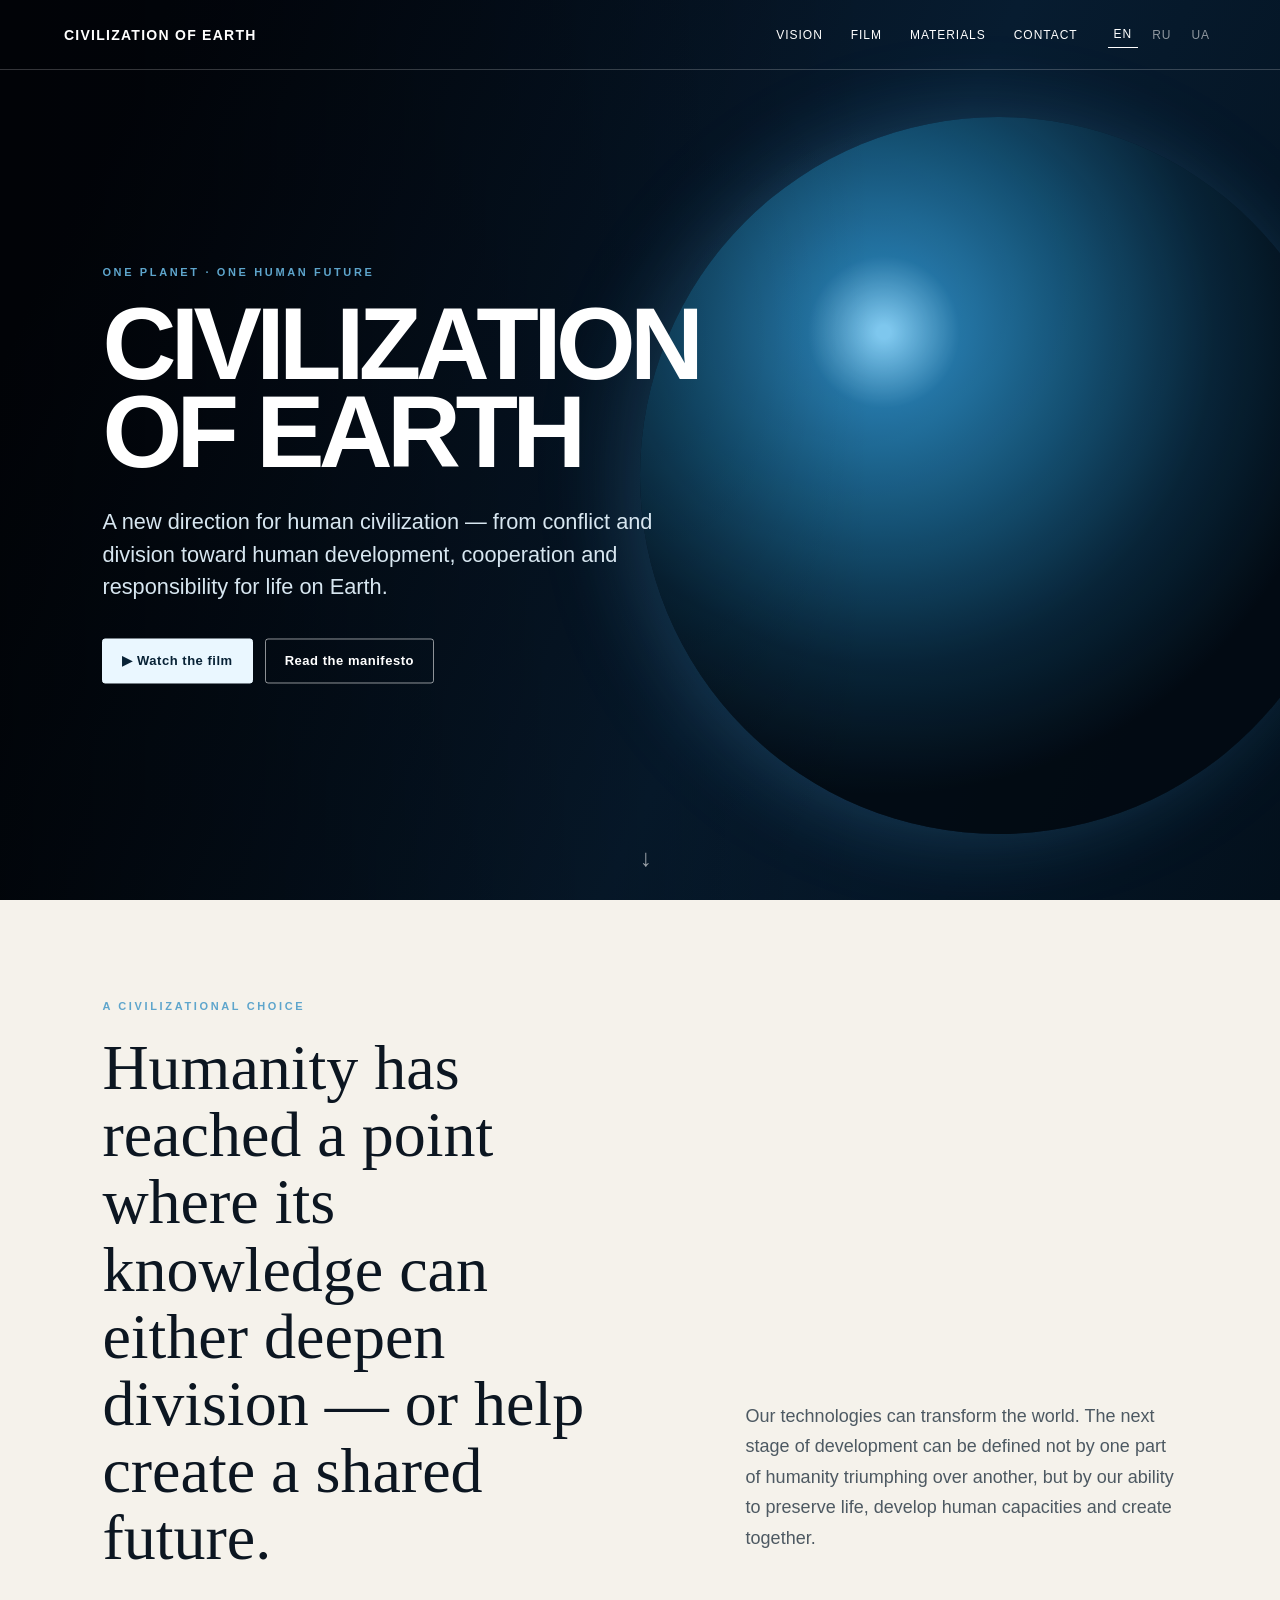
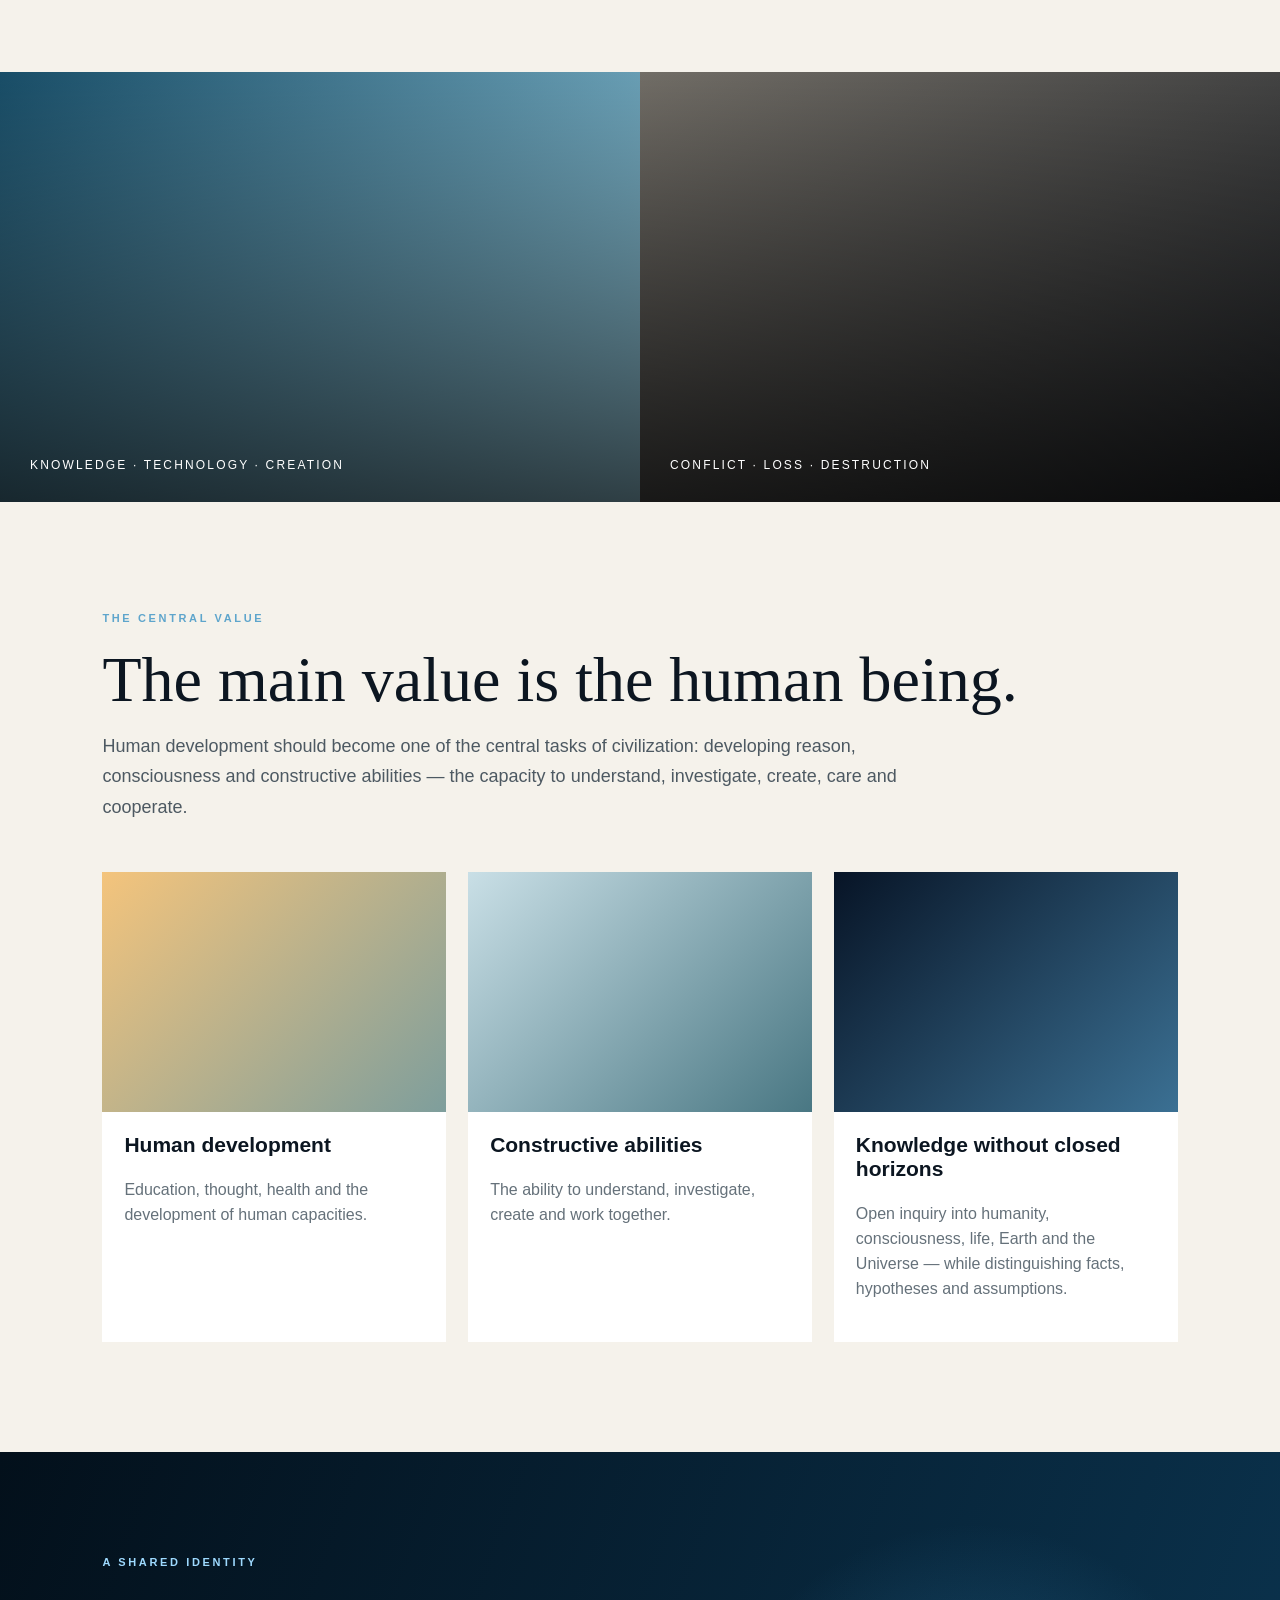
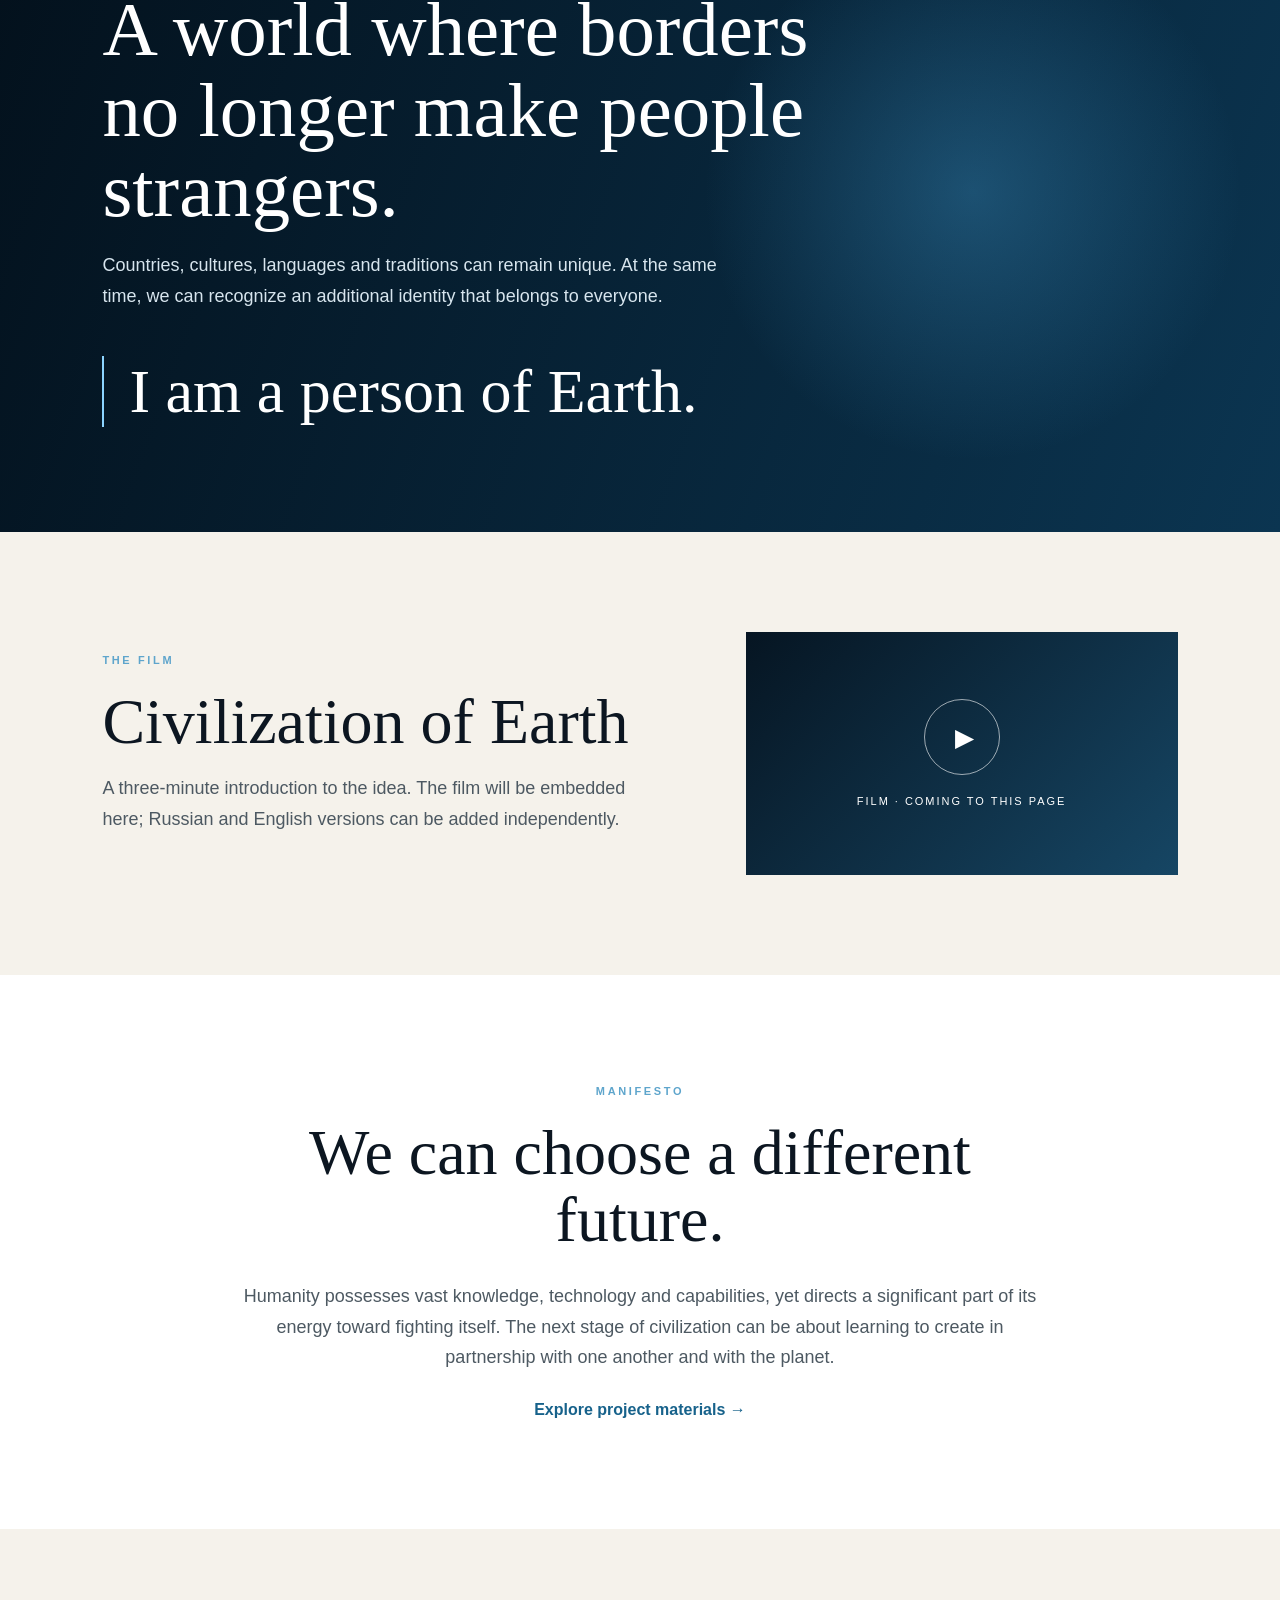
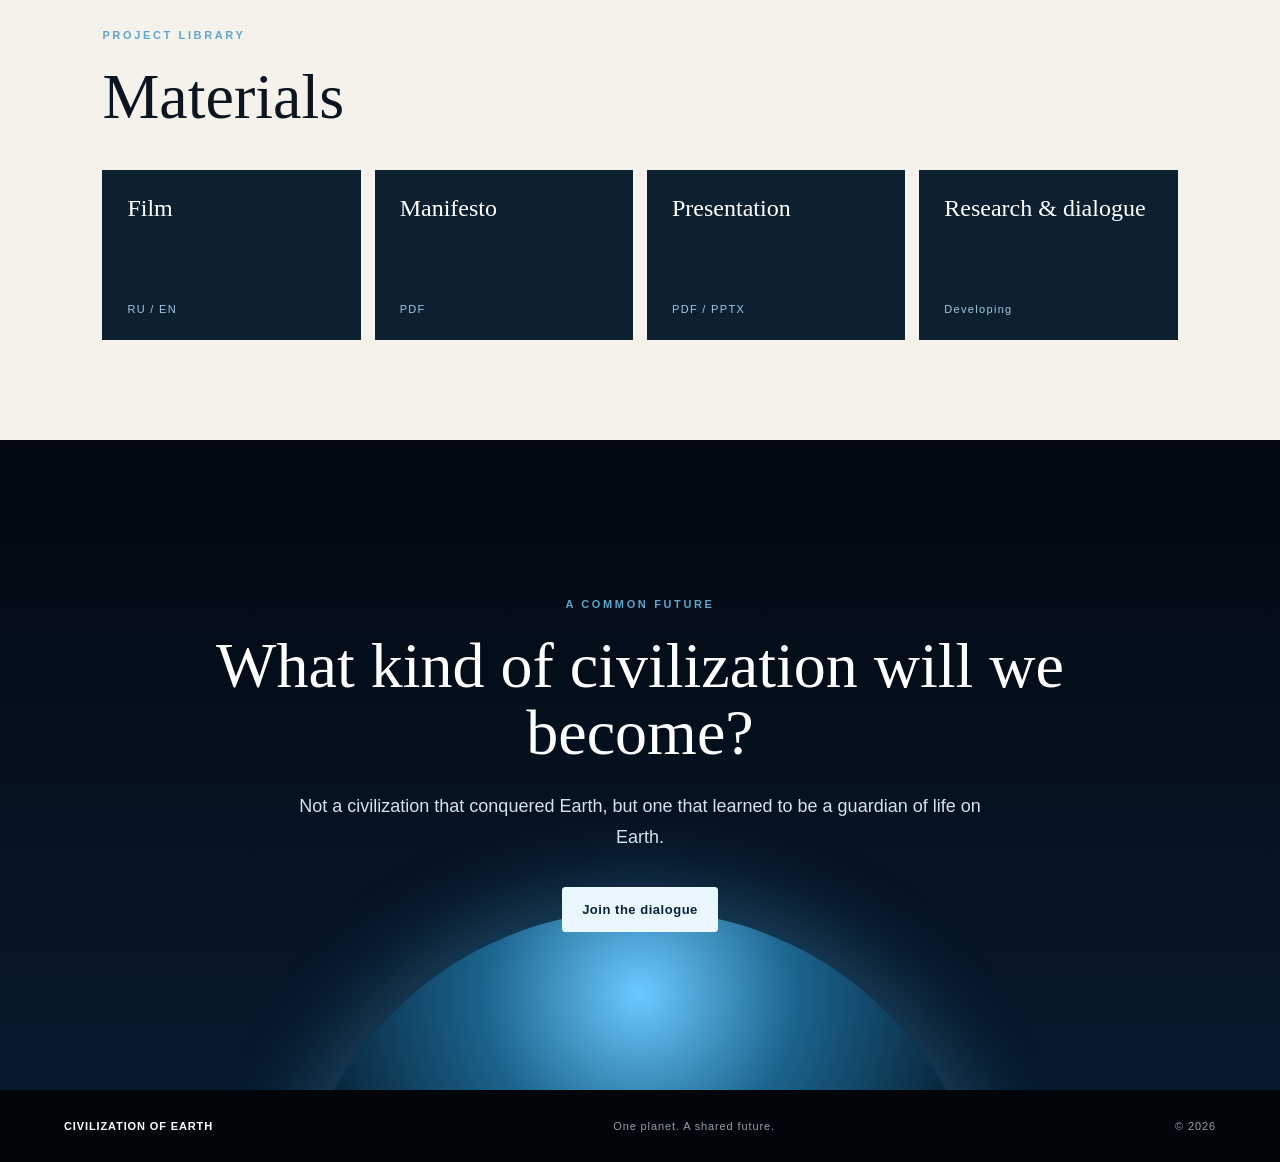
==== index.html @ 20a9340d "Add files via upload" ====
<!doctype html>
<html lang="en">
<head>
<meta charset="utf-8"><meta name="viewport" content="width=device-width,initial-scale=1">
<title>Civilization of Earth</title>
<meta name="description" content="A new direction for human civilization — from conflict and division toward human development, cooperation and responsibility for life on Earth.">
<link rel="stylesheet" href="styles.css">
</head>
<body>
<header class="nav"><a class="brand" href="#top">CIVILIZATION OF EARTH</a><nav><a href="#vision" data-i18n="navVision">Vision</a><a href="#film" data-i18n="navFilm">Film</a><a href="#materials" data-i18n="navMaterials">Materials</a><a href="#contact" data-i18n="navContact">Contact</a></nav><div class="langs"><button class="active" data-lang="en">EN</button><button data-lang="ru">RU</button><button disabled title="Coming later">UA</button><button class="menu">☰</button></div></header>
<main id="top">
<section class="hero"><div class="heroShade"></div><div class="heroContent"><div class="eyebrow" data-i18n="eyebrow">ONE PLANET · ONE HUMAN FUTURE</div><h1>CIVILIZATION<br>OF EARTH</h1><p data-i18n="heroText">A new direction for human civilization — from conflict and division toward human development, cooperation and responsibility for life on Earth.</p><div class="actions"><a class="btn primary" href="#film" data-i18n="watch">▶ Watch the film</a><a class="btn" href="#manifesto" data-i18n="manifestoBtn">Read the manifesto</a></div></div><div class="scroll">↓</div></section>
<section class="intro" id="vision"><div><div class="kicker" data-i18n="choiceKicker">A CIVILIZATIONAL CHOICE</div><h2 data-i18n="choiceTitle">Humanity has reached a point where its knowledge can either deepen division — or help create a shared future.</h2></div><p data-i18n="choiceText">Our technologies can transform the world. The next stage of development can be defined not by one part of humanity triumphing over another, but by our ability to preserve life, develop human capacities and create together.</p></section>
<section class="split"><div class="panel image-city"><span data-i18n="knowledge">KNOWLEDGE · TECHNOLOGY · CREATION</span></div><div class="panel image-ruins"><span data-i18n="cost">CONFLICT · LOSS · DESTRUCTION</span></div></section>
<section class="human"><div class="kicker" data-i18n="valueKicker">THE CENTRAL VALUE</div><h2 data-i18n="valueTitle">The main value is the human being.</h2><p class="lead" data-i18n="valueText">Human development should become one of the central tasks of civilization: developing reason, consciousness and constructive abilities — the capacity to understand, investigate, create, care and cooperate.</p><div class="cards"><article><div class="cardImg img-child"></div><h3 data-i18n="card1t">Human development</h3><p data-i18n="card1p">Education, thought, health and the development of human capacities.</p></article><article><div class="cardImg img-science"></div><h3 data-i18n="card2t">Constructive abilities</h3><p data-i18n="card2p">The ability to understand, investigate, create and work together.</p></article><article><div class="cardImg img-cosmos"></div><h3 data-i18n="card3t">Knowledge without closed horizons</h3><p data-i18n="card3p">Open inquiry into humanity, consciousness, life, Earth and the Universe — while distinguishing facts, hypotheses and assumptions.</p></article></div></section>
<section class="identity"><div class="identityText"><div class="kicker" data-i18n="identityKicker">A SHARED IDENTITY</div><h2 data-i18n="identityTitle">A world where borders no longer make people strangers.</h2><p data-i18n="identityText">Countries, cultures, languages and traditions can remain unique. At the same time, we can recognize an additional identity that belongs to everyone.</p><blockquote data-i18n="earthPerson">I am a person of Earth.</blockquote></div></section>
<section class="film" id="film"><div><div class="kicker" data-i18n="filmKicker">THE FILM</div><h2 data-i18n="filmTitle">Civilization of Earth</h2><p data-i18n="filmText">A three-minute introduction to the idea. The film will be embedded here; Russian and English versions can be added independently.</p></div><div class="videoPlaceholder"><div class="play">▶</div><span data-i18n="videoSoon">FILM · COMING TO THIS PAGE</span></div></section>
<section class="manifesto" id="manifesto"><div class="kicker" data-i18n="manifestoKicker">MANIFESTO</div><h2 data-i18n="manifestoTitle">We can choose a different future.</h2><p data-i18n="manifestoText">Humanity possesses vast knowledge, technology and capabilities, yet directs a significant part of its energy toward fighting itself. The next stage of civilization can be about learning to create in partnership with one another and with the planet.</p><a class="textLink" href="#materials" data-i18n="readMaterials">Explore project materials →</a></section>
<section class="materials" id="materials"><div class="kicker" data-i18n="materialsKicker">PROJECT LIBRARY</div><h2 data-i18n="materialsTitle">Materials</h2><div class="materialGrid"><a href="#"><b data-i18n="m1">Film</b><span>RU / EN</span></a><a href="#"><b data-i18n="m2">Manifesto</b><span>PDF</span></a><a href="#"><b data-i18n="m3">Presentation</b><span>PDF / PPTX</span></a><a href="#"><b data-i18n="m4">Research & dialogue</b><span data-i18n="developing">Developing</span></a></div></section>
<section class="closing" id="contact"><div class="earthGlow"></div><div class="closingContent"><div class="kicker" data-i18n="futureKicker">A COMMON FUTURE</div><h2 data-i18n="futureTitle">What kind of civilization will we become?</h2><p data-i18n="futureText">Not a civilization that conquered Earth, but one that learned to be a guardian of life on Earth.</p><a class="btn primary" href="mailto:contact@example.com" data-i18n="contactBtn">Join the dialogue</a></div></section>
</main>
<footer><b>CIVILIZATION OF EARTH</b><span data-i18n="footer">One planet. A shared future.</span><span>© 2026</span></footer>
<script src="script.js"></script>
</body></html>
---- styles.css ----
:root{--ink:#0c1621;--blue:#6ebbe8;--deep:#020914;--paper:#f5f2eb;--line:rgba(255,255,255,.22)}*{box-sizing:border-box}html{scroll-behavior:smooth}body{margin:0;font-family:Arial,Helvetica,sans-serif;color:var(--ink);background:var(--paper)}.nav{height:70px;position:absolute;z-index:10;top:0;left:0;right:0;display:flex;align-items:center;padding:0 5vw;color:white;border-bottom:1px solid rgba(255,255,255,.2)}.brand{color:white;text-decoration:none;font-weight:800;letter-spacing:.09em;font-size:14px}.nav nav{margin-left:auto;display:flex;gap:28px}.nav nav a,.langs button{color:white;text-decoration:none;font-size:12px;letter-spacing:.08em;text-transform:uppercase}.langs{display:flex;gap:8px;margin-left:30px;align-items:center}.langs button{background:transparent;border:0;padding:6px;cursor:pointer;opacity:.55}.langs .active{opacity:1;border-bottom:1px solid white}.langs .menu{display:none;font-size:18px}.hero{height:100vh;min-height:680px;position:relative;color:white;background:radial-gradient(circle at 72% 42%,rgba(81,169,225,.25),transparent 24%),linear-gradient(115deg,#020711 10%,#071c30 60%,#03101c);overflow:hidden}.hero:after{content:"";position:absolute;width:56vw;height:56vw;max-width:850px;max-height:850px;border-radius:50%;right:-6vw;top:13vh;background:radial-gradient(circle at 34% 30%,#8ad7ff 0 1%,#267cae 11%,#155477 29%,#09263a 48%,#020a12 67%);box-shadow:-20px 0 80px rgba(85,190,255,.25);opacity:.9}.heroShade{position:absolute;inset:0;background:linear-gradient(90deg,rgba(0,0,0,.6),transparent 68%);z-index:1}.heroContent{position:absolute;z-index:2;left:8vw;top:50%;transform:translateY(-44%);width:min(650px,75vw)}.eyebrow,.kicker{font-size:11px;font-weight:800;letter-spacing:.24em;color:#5ea5cc;margin-bottom:22px}.hero h1{font-size:clamp(54px,8vw,112px);line-height:.86;letter-spacing:-.055em;margin:0 0 30px}.hero p{font-size:clamp(17px,1.7vw,23px);line-height:1.5;max-width:620px;color:#d7e6f0}.actions{display:flex;gap:12px;margin-top:34px;flex-wrap:wrap}.btn{display:inline-block;padding:14px 19px;border:1px solid rgba(255,255,255,.55);color:white;text-decoration:none;border-radius:3px;font-size:13px;font-weight:700;letter-spacing:.04em}.btn.primary{background:#eaf7ff;color:#082236;border-color:#eaf7ff}.scroll{position:absolute;z-index:3;bottom:28px;left:50%;font-size:24px;opacity:.6}.intro,.film{padding:100px 8vw;display:grid;grid-template-columns:1.1fr .9fr;gap:9vw;align-items:end}.intro h2,.human h2,.film h2,.manifesto h2,.materials h2,.closing h2,.identity h2{font-family:Georgia,serif;font-weight:400;font-size:clamp(38px,5vw,68px);line-height:1.05;margin:0}.intro p,.lead,.film p,.manifesto p,.identity p,.closing p{font-size:18px;line-height:1.7;color:#4d5962}.split{display:grid;grid-template-columns:1fr 1fr;min-height:430px}.panel{position:relative;display:flex;align-items:flex-end;padding:30px;color:white;background-size:cover;background-position:center}.panel:after{content:"";position:absolute;inset:0;background:linear-gradient(transparent,rgba(0,0,0,.7))}.panel span{position:relative;z-index:1;font-size:12px;letter-spacing:.18em}.image-city{background-image:linear-gradient(135deg,#184d67,#9dd3e6)}.image-ruins{background-image:linear-gradient(135deg,#716d66,#24272b)}.human{padding:110px 8vw}.human .lead{max-width:800px}.cards{display:grid;grid-template-columns:repeat(3,1fr);gap:22px;margin-top:50px}.cards article{background:white;padding-bottom:24px}.cardImg{height:240px;background-size:cover}.img-child{background:linear-gradient(135deg,#f4c47c,#7e9e9c)}.img-science{background:linear-gradient(135deg,#c9dfe6,#497783)}.img-cosmos{background:linear-gradient(135deg,#071426,#3b7093)}.cards h3,.cards p{margin-left:22px;margin-right:22px}.cards h3{font-size:21px}.cards p{line-height:1.55;color:#65717a}.identity{min-height:680px;color:white;display:flex;align-items:center;padding:8vw;background:radial-gradient(circle at 76% 50%,rgba(64,152,204,.35),transparent 26%),linear-gradient(110deg,#03101b,#0b3551)}.identityText{max-width:780px}.identity .kicker{color:#9edaff}.identity h2{font-size:clamp(46px,6vw,82px)}.identity p{color:#d7e5ee;max-width:650px}.identity blockquote{font-family:Georgia,serif;font-size:clamp(34px,5vw,62px);margin:45px 0 0;padding-left:25px;border-left:2px solid #8cd4ff}.film{align-items:center}.videoPlaceholder{aspect-ratio:16/9;background:linear-gradient(135deg,#061522,#164664);display:flex;align-items:center;justify-content:center;flex-direction:column;color:white;gap:20px}.play{width:76px;height:76px;border-radius:50%;border:1px solid rgba(255,255,255,.6);display:grid;place-items:center;padding-left:5px;font-size:25px}.videoPlaceholder span{font-size:11px;letter-spacing:.18em}.manifesto{padding:110px 18vw;text-align:center;background:white}.manifesto p{max-width:900px;margin:28px auto}.textLink{color:#17628b;font-weight:700;text-decoration:none}.materials{padding:100px 8vw}.materialGrid{display:grid;grid-template-columns:repeat(4,1fr);gap:14px;margin-top:40px}.materialGrid a{min-height:170px;padding:25px;background:#0c2030;color:white;text-decoration:none;display:flex;flex-direction:column;justify-content:space-between}.materialGrid b{font-family:Georgia,serif;font-size:24px;font-weight:400}.materialGrid span{font-size:11px;letter-spacing:.12em;color:#9ec9e2}.closing{min-height:650px;background:linear-gradient(180deg,#020711,#071a2c);color:white;position:relative;overflow:hidden;display:flex;align-items:center;justify-content:center;text-align:center;padding:8vw}.earthGlow{position:absolute;width:700px;height:700px;border-radius:50%;bottom:-520px;background:radial-gradient(circle at 50% 12%,#6cc9ff,#1b648d 22%,#08243a 46%,#020914 68%);box-shadow:0 -20px 90px rgba(84,190,255,.3)}.closingContent{position:relative;z-index:1;max-width:900px}.closing p{color:#d5e2eb;max-width:700px;margin:25px auto 35px}footer{background:#02060b;color:#8fa0ac;padding:30px 5vw;display:flex;gap:30px;justify-content:space-between;font-size:11px;letter-spacing:.08em}footer b{color:white}@media(max-width:800px){.nav{padding:0 20px}.nav nav{display:none}.langs{margin-left:auto}.langs .menu{display:block}.heroContent{left:24px;width:calc(100% - 48px)}.hero:after{width:100vw;height:100vw;right:-45vw;top:22vh;opacity:.65}.intro,.film{grid-template-columns:1fr;padding:75px 24px;gap:25px}.split{grid-template-columns:1fr;min-height:620px}.human,.manifesto,.materials{padding:75px 24px}.cards,.materialGrid{grid-template-columns:1fr}.identity{padding:80px 24px}.cardImg{height:210px}footer{flex-direction:column;gap:10px}.brand{font-size:11px}}
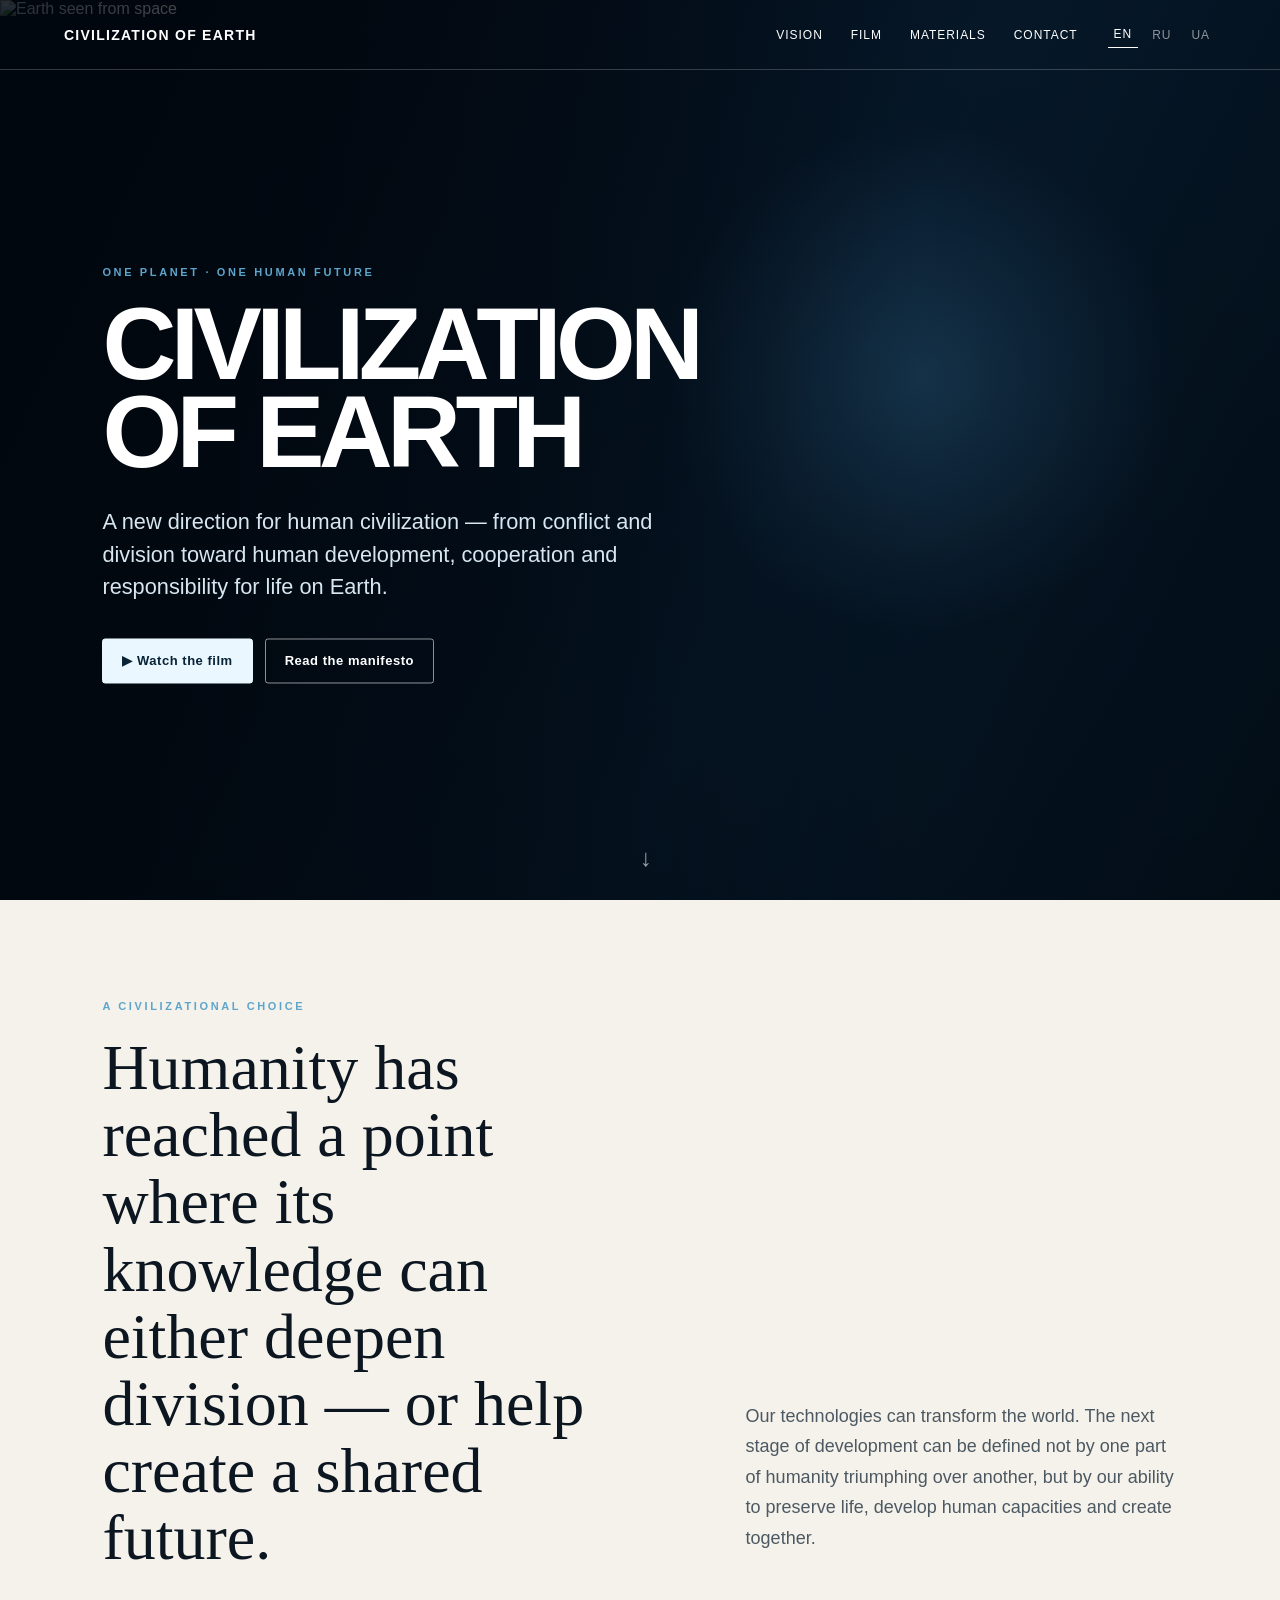
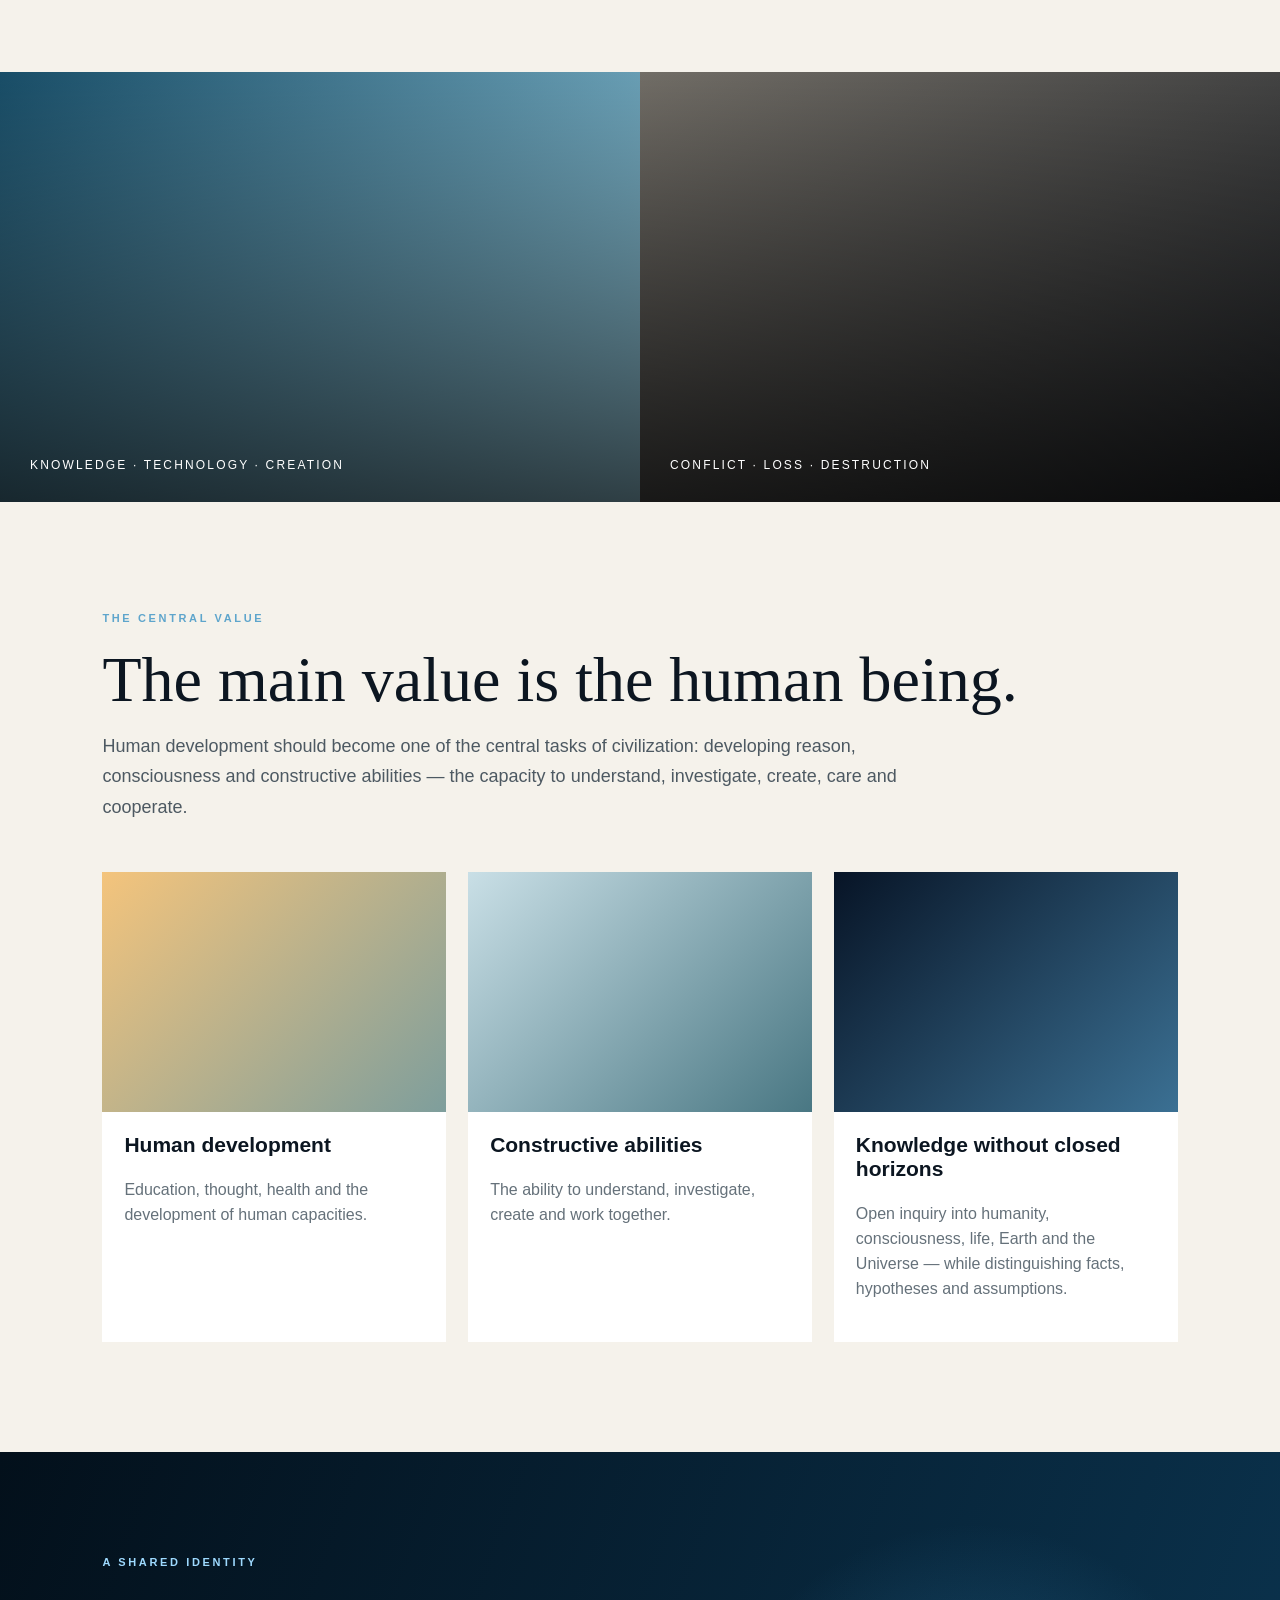
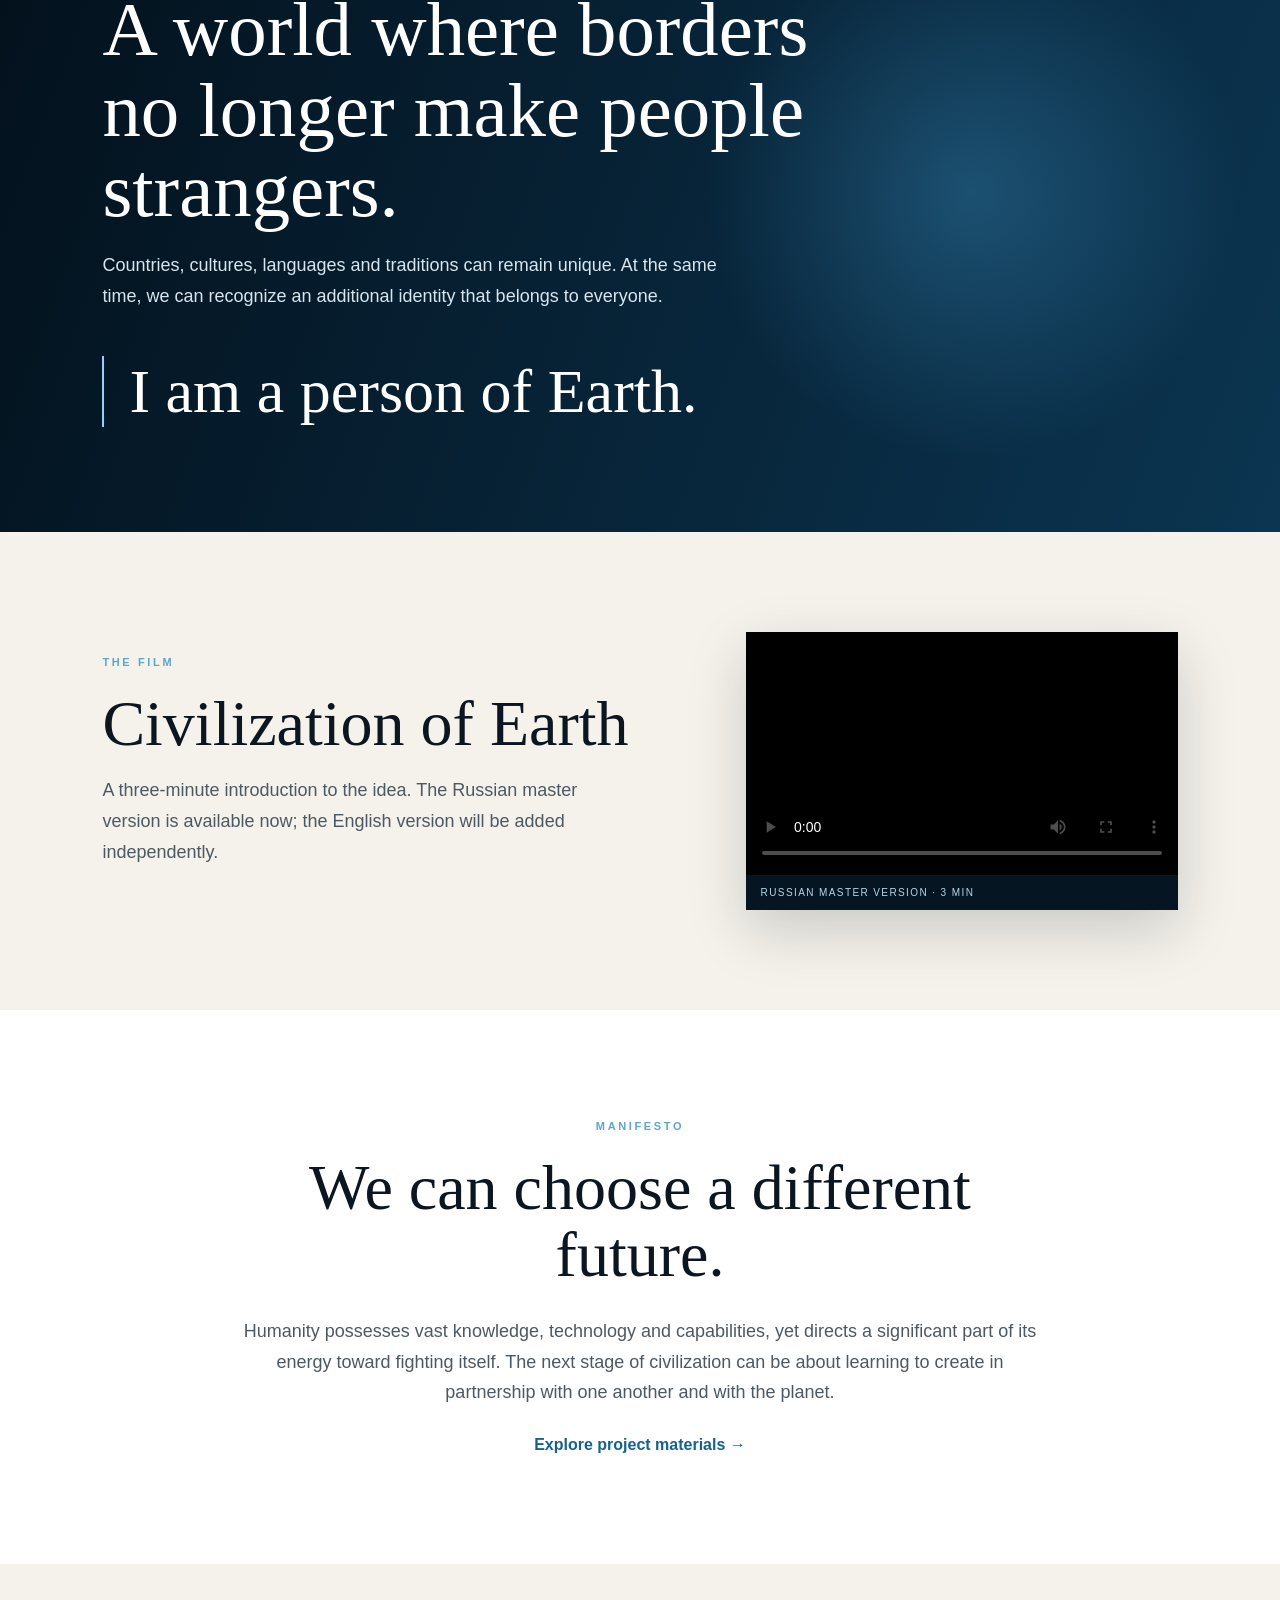
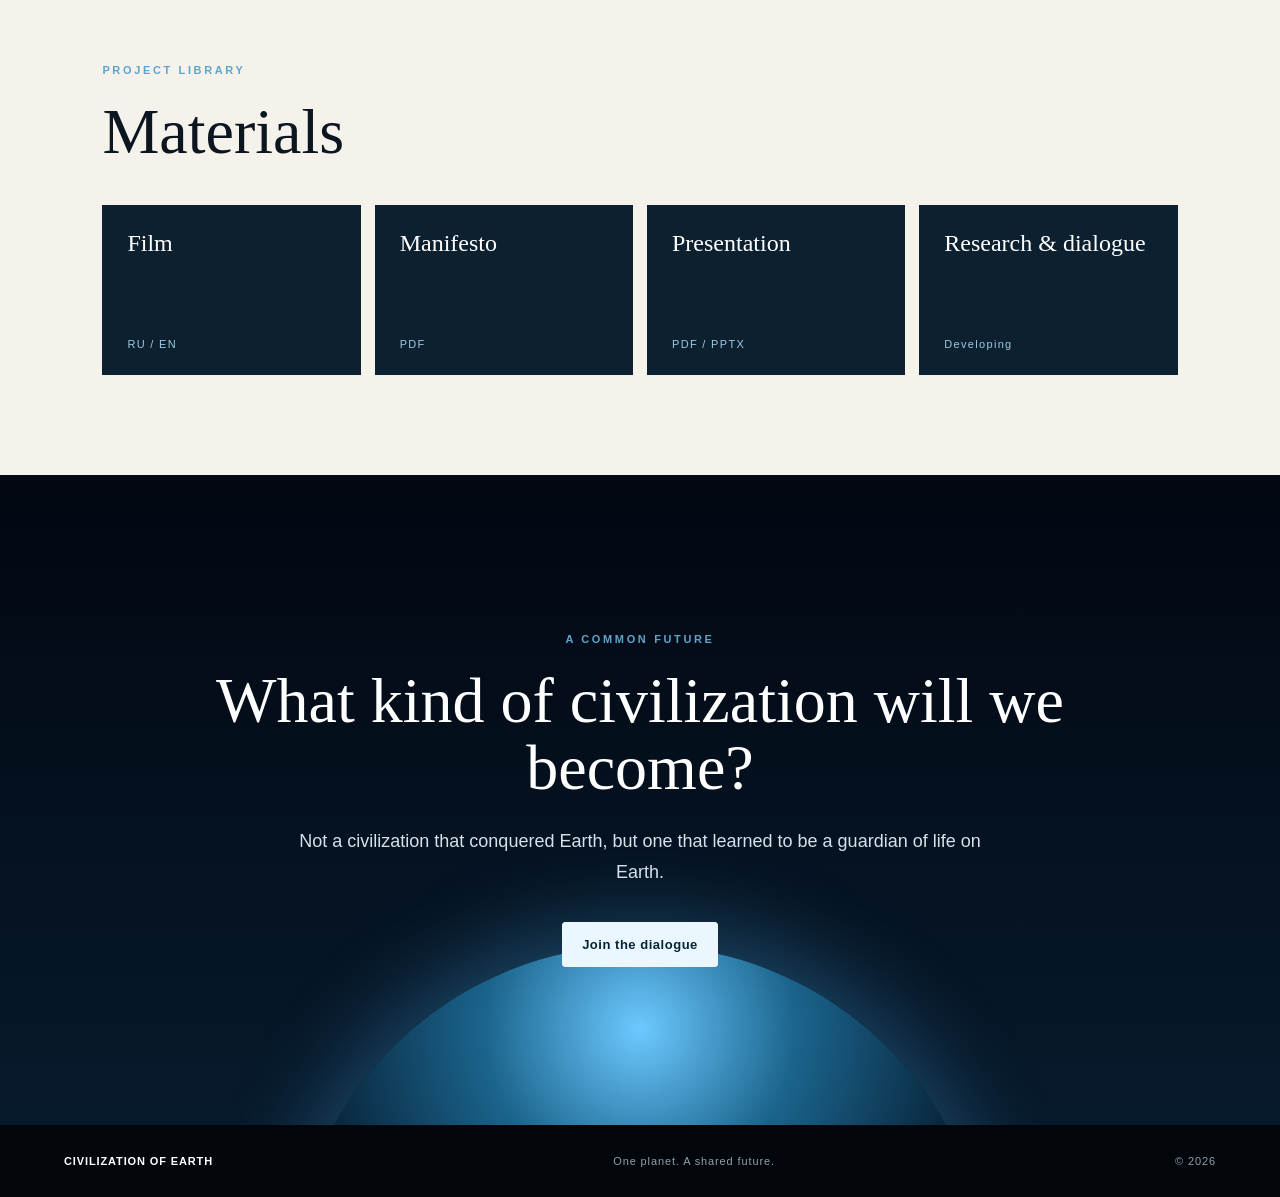
==== commit 8ed19037: "Add files via upload" ====
--- a/index.html
+++ b/index.html
@@ -9,12 +9,12 @@
 <body>
 <header class="nav"><a class="brand" href="#top">CIVILIZATION OF EARTH</a><nav><a href="#vision" data-i18n="navVision">Vision</a><a href="#film" data-i18n="navFilm">Film</a><a href="#materials" data-i18n="navMaterials">Materials</a><a href="#contact" data-i18n="navContact">Contact</a></nav><div class="langs"><button class="active" data-lang="en">EN</button><button data-lang="ru">RU</button><button disabled title="Coming later">UA</button><button class="menu">☰</button></div></header>
 <main id="top">
-<section class="hero"><div class="heroShade"></div><div class="heroContent"><div class="eyebrow" data-i18n="eyebrow">ONE PLANET · ONE HUMAN FUTURE</div><h1>CIVILIZATION<br>OF EARTH</h1><p data-i18n="heroText">A new direction for human civilization — from conflict and division toward human development, cooperation and responsibility for life on Earth.</p><div class="actions"><a class="btn primary" href="#film" data-i18n="watch">▶ Watch the film</a><a class="btn" href="#manifesto" data-i18n="manifestoBtn">Read the manifesto</a></div></div><div class="scroll">↓</div></section>
+<section class="hero"><img class="heroEarth" src="images/hero-earth.jpg" alt="Earth seen from space"><div class="heroShade"></div><div class="heroContent"><div class="eyebrow" data-i18n="eyebrow">ONE PLANET · ONE HUMAN FUTURE</div><h1>CIVILIZATION<br>OF EARTH</h1><p data-i18n="heroText">A new direction for human civilization — from conflict and division toward human development, cooperation and responsibility for life on Earth.</p><div class="actions"><a class="btn primary" href="#film" data-i18n="watch">▶ Watch the film</a><a class="btn" href="#manifesto" data-i18n="manifestoBtn">Read the manifesto</a></div></div><div class="scroll">↓</div></section>
 <section class="intro" id="vision"><div><div class="kicker" data-i18n="choiceKicker">A CIVILIZATIONAL CHOICE</div><h2 data-i18n="choiceTitle">Humanity has reached a point where its knowledge can either deepen division — or help create a shared future.</h2></div><p data-i18n="choiceText">Our technologies can transform the world. The next stage of development can be defined not by one part of humanity triumphing over another, but by our ability to preserve life, develop human capacities and create together.</p></section>
 <section class="split"><div class="panel image-city"><span data-i18n="knowledge">KNOWLEDGE · TECHNOLOGY · CREATION</span></div><div class="panel image-ruins"><span data-i18n="cost">CONFLICT · LOSS · DESTRUCTION</span></div></section>
 <section class="human"><div class="kicker" data-i18n="valueKicker">THE CENTRAL VALUE</div><h2 data-i18n="valueTitle">The main value is the human being.</h2><p class="lead" data-i18n="valueText">Human development should become one of the central tasks of civilization: developing reason, consciousness and constructive abilities — the capacity to understand, investigate, create, care and cooperate.</p><div class="cards"><article><div class="cardImg img-child"></div><h3 data-i18n="card1t">Human development</h3><p data-i18n="card1p">Education, thought, health and the development of human capacities.</p></article><article><div class="cardImg img-science"></div><h3 data-i18n="card2t">Constructive abilities</h3><p data-i18n="card2p">The ability to understand, investigate, create and work together.</p></article><article><div class="cardImg img-cosmos"></div><h3 data-i18n="card3t">Knowledge without closed horizons</h3><p data-i18n="card3p">Open inquiry into humanity, consciousness, life, Earth and the Universe — while distinguishing facts, hypotheses and assumptions.</p></article></div></section>
 <section class="identity"><div class="identityText"><div class="kicker" data-i18n="identityKicker">A SHARED IDENTITY</div><h2 data-i18n="identityTitle">A world where borders no longer make people strangers.</h2><p data-i18n="identityText">Countries, cultures, languages and traditions can remain unique. At the same time, we can recognize an additional identity that belongs to everyone.</p><blockquote data-i18n="earthPerson">I am a person of Earth.</blockquote></div></section>
-<section class="film" id="film"><div><div class="kicker" data-i18n="filmKicker">THE FILM</div><h2 data-i18n="filmTitle">Civilization of Earth</h2><p data-i18n="filmText">A three-minute introduction to the idea. The film will be embedded here; Russian and English versions can be added independently.</p></div><div class="videoPlaceholder"><div class="play">▶</div><span data-i18n="videoSoon">FILM · COMING TO THIS PAGE</span></div></section>
+<section class="film" id="film"><div><div class="kicker" data-i18n="filmKicker">THE FILM</div><h2 data-i18n="filmTitle">Civilization of Earth</h2><p data-i18n="filmText">A three-minute introduction to the idea. The Russian master version is available now; the English version will be added independently.</p></div><div class="videoFrame"><video controls preload="metadata" poster="images/hero-earth.jpg"><source src="assets/civilization-of-earth-ru.mp4" type="video/mp4">Your browser does not support HTML5 video.</video><div class="videoNote">Russian master version · 3 min</div></div></section>
 <section class="manifesto" id="manifesto"><div class="kicker" data-i18n="manifestoKicker">MANIFESTO</div><h2 data-i18n="manifestoTitle">We can choose a different future.</h2><p data-i18n="manifestoText">Humanity possesses vast knowledge, technology and capabilities, yet directs a significant part of its energy toward fighting itself. The next stage of civilization can be about learning to create in partnership with one another and with the planet.</p><a class="textLink" href="#materials" data-i18n="readMaterials">Explore project materials →</a></section>
 <section class="materials" id="materials"><div class="kicker" data-i18n="materialsKicker">PROJECT LIBRARY</div><h2 data-i18n="materialsTitle">Materials</h2><div class="materialGrid"><a href="#"><b data-i18n="m1">Film</b><span>RU / EN</span></a><a href="#"><b data-i18n="m2">Manifesto</b><span>PDF</span></a><a href="#"><b data-i18n="m3">Presentation</b><span>PDF / PPTX</span></a><a href="#"><b data-i18n="m4">Research & dialogue</b><span data-i18n="developing">Developing</span></a></div></section>
 <section class="closing" id="contact"><div class="earthGlow"></div><div class="closingContent"><div class="kicker" data-i18n="futureKicker">A COMMON FUTURE</div><h2 data-i18n="futureTitle">What kind of civilization will we become?</h2><p data-i18n="futureText">Not a civilization that conquered Earth, but one that learned to be a guardian of life on Earth.</p><a class="btn primary" href="mailto:contact@example.com" data-i18n="contactBtn">Join the dialogue</a></div></section>
--- a/styles.css
+++ b/styles.css
@@ -1 +1 @@
-:root{--ink:#0c1621;--blue:#6ebbe8;--deep:#020914;--paper:#f5f2eb;--line:rgba(255,255,255,.22)}*{box-sizing:border-box}html{scroll-behavior:smooth}body{margin:0;font-family:Arial,Helvetica,sans-serif;color:var(--ink);background:var(--paper)}.nav{height:70px;position:absolute;z-index:10;top:0;left:0;right:0;display:flex;align-items:center;padding:0 5vw;color:white;border-bottom:1px solid rgba(255,255,255,.2)}.brand{color:white;text-decoration:none;font-weight:800;letter-spacing:.09em;font-size:14px}.nav nav{margin-left:auto;display:flex;gap:28px}.nav nav a,.langs button{color:white;text-decoration:none;font-size:12px;letter-spacing:.08em;text-transform:uppercase}.langs{display:flex;gap:8px;margin-left:30px;align-items:center}.langs button{background:transparent;border:0;padding:6px;cursor:pointer;opacity:.55}.langs .active{opacity:1;border-bottom:1px solid white}.langs .menu{display:none;font-size:18px}.hero{height:100vh;min-height:680px;position:relative;color:white;background:radial-gradient(circle at 72% 42%,rgba(81,169,225,.25),transparent 24%),linear-gradient(115deg,#020711 10%,#071c30 60%,#03101c);overflow:hidden}.hero:after{content:"";position:absolute;width:56vw;height:56vw;max-width:850px;max-height:850px;border-radius:50%;right:-6vw;top:13vh;background:radial-gradient(circle at 34% 30%,#8ad7ff 0 1%,#267cae 11%,#155477 29%,#09263a 48%,#020a12 67%);box-shadow:-20px 0 80px rgba(85,190,255,.25);opacity:.9}.heroShade{position:absolute;inset:0;background:linear-gradient(90deg,rgba(0,0,0,.6),transparent 68%);z-index:1}.heroContent{position:absolute;z-index:2;left:8vw;top:50%;transform:translateY(-44%);width:min(650px,75vw)}.eyebrow,.kicker{font-size:11px;font-weight:800;letter-spacing:.24em;color:#5ea5cc;margin-bottom:22px}.hero h1{font-size:clamp(54px,8vw,112px);line-height:.86;letter-spacing:-.055em;margin:0 0 30px}.hero p{font-size:clamp(17px,1.7vw,23px);line-height:1.5;max-width:620px;color:#d7e6f0}.actions{display:flex;gap:12px;margin-top:34px;flex-wrap:wrap}.btn{display:inline-block;padding:14px 19px;border:1px solid rgba(255,255,255,.55);color:white;text-decoration:none;border-radius:3px;font-size:13px;font-weight:700;letter-spacing:.04em}.btn.primary{background:#eaf7ff;color:#082236;border-color:#eaf7ff}.scroll{position:absolute;z-index:3;bottom:28px;left:50%;font-size:24px;opacity:.6}.intro,.film{padding:100px 8vw;display:grid;grid-template-columns:1.1fr .9fr;gap:9vw;align-items:end}.intro h2,.human h2,.film h2,.manifesto h2,.materials h2,.closing h2,.identity h2{font-family:Georgia,serif;font-weight:400;font-size:clamp(38px,5vw,68px);line-height:1.05;margin:0}.intro p,.lead,.film p,.manifesto p,.identity p,.closing p{font-size:18px;line-height:1.7;color:#4d5962}.split{display:grid;grid-template-columns:1fr 1fr;min-height:430px}.panel{position:relative;display:flex;align-items:flex-end;padding:30px;color:white;background-size:cover;background-position:center}.panel:after{content:"";position:absolute;inset:0;background:linear-gradient(transparent,rgba(0,0,0,.7))}.panel span{position:relative;z-index:1;font-size:12px;letter-spacing:.18em}.image-city{background-image:linear-gradient(135deg,#184d67,#9dd3e6)}.image-ruins{background-image:linear-gradient(135deg,#716d66,#24272b)}.human{padding:110px 8vw}.human .lead{max-width:800px}.cards{display:grid;grid-template-columns:repeat(3,1fr);gap:22px;margin-top:50px}.cards article{background:white;padding-bottom:24px}.cardImg{height:240px;background-size:cover}.img-child{background:linear-gradient(135deg,#f4c47c,#7e9e9c)}.img-science{background:linear-gradient(135deg,#c9dfe6,#497783)}.img-cosmos{background:linear-gradient(135deg,#071426,#3b7093)}.cards h3,.cards p{margin-left:22px;margin-right:22px}.cards h3{font-size:21px}.cards p{line-height:1.55;color:#65717a}.identity{min-height:680px;color:white;display:flex;align-items:center;padding:8vw;background:radial-gradient(circle at 76% 50%,rgba(64,152,204,.35),transparent 26%),linear-gradient(110deg,#03101b,#0b3551)}.identityText{max-width:780px}.identity .kicker{color:#9edaff}.identity h2{font-size:clamp(46px,6vw,82px)}.identity p{color:#d7e5ee;max-width:650px}.identity blockquote{font-family:Georgia,serif;font-size:clamp(34px,5vw,62px);margin:45px 0 0;padding-left:25px;border-left:2px solid #8cd4ff}.film{align-items:center}.videoPlaceholder{aspect-ratio:16/9;background:linear-gradient(135deg,#061522,#164664);display:flex;align-items:center;justify-content:center;flex-direction:column;color:white;gap:20px}.play{width:76px;height:76px;border-radius:50%;border:1px solid rgba(255,255,255,.6);display:grid;place-items:center;padding-left:5px;font-size:25px}.videoPlaceholder span{font-size:11px;letter-spacing:.18em}.manifesto{padding:110px 18vw;text-align:center;background:white}.manifesto p{max-width:900px;margin:28px auto}.textLink{color:#17628b;font-weight:700;text-decoration:none}.materials{padding:100px 8vw}.materialGrid{display:grid;grid-template-columns:repeat(4,1fr);gap:14px;margin-top:40px}.materialGrid a{min-height:170px;padding:25px;background:#0c2030;color:white;text-decoration:none;display:flex;flex-direction:column;justify-content:space-between}.materialGrid b{font-family:Georgia,serif;font-size:24px;font-weight:400}.materialGrid span{font-size:11px;letter-spacing:.12em;color:#9ec9e2}.closing{min-height:650px;background:linear-gradient(180deg,#020711,#071a2c);color:white;position:relative;overflow:hidden;display:flex;align-items:center;justify-content:center;text-align:center;padding:8vw}.earthGlow{position:absolute;width:700px;height:700px;border-radius:50%;bottom:-520px;background:radial-gradient(circle at 50% 12%,#6cc9ff,#1b648d 22%,#08243a 46%,#020914 68%);box-shadow:0 -20px 90px rgba(84,190,255,.3)}.closingContent{position:relative;z-index:1;max-width:900px}.closing p{color:#d5e2eb;max-width:700px;margin:25px auto 35px}footer{background:#02060b;color:#8fa0ac;padding:30px 5vw;display:flex;gap:30px;justify-content:space-between;font-size:11px;letter-spacing:.08em}footer b{color:white}@media(max-width:800px){.nav{padding:0 20px}.nav nav{display:none}.langs{margin-left:auto}.langs .menu{display:block}.heroContent{left:24px;width:calc(100% - 48px)}.hero:after{width:100vw;height:100vw;right:-45vw;top:22vh;opacity:.65}.intro,.film{grid-template-columns:1fr;padding:75px 24px;gap:25px}.split{grid-template-columns:1fr;min-height:620px}.human,.manifesto,.materials{padding:75px 24px}.cards,.materialGrid{grid-template-columns:1fr}.identity{padding:80px 24px}.cardImg{height:210px}footer{flex-direction:column;gap:10px}.brand{font-size:11px}}
+:root{--ink:#0c1621;--blue:#6ebbe8;--deep:#020914;--paper:#f5f2eb;--line:rgba(255,255,255,.22)}*{box-sizing:border-box}html{scroll-behavior:smooth}body{margin:0;font-family:Arial,Helvetica,sans-serif;color:var(--ink);background:var(--paper)}.nav{height:70px;position:absolute;z-index:10;top:0;left:0;right:0;display:flex;align-items:center;padding:0 5vw;color:white;border-bottom:1px solid rgba(255,255,255,.2)}.brand{color:white;text-decoration:none;font-weight:800;letter-spacing:.09em;font-size:14px}.nav nav{margin-left:auto;display:flex;gap:28px}.nav nav a,.langs button{color:white;text-decoration:none;font-size:12px;letter-spacing:.08em;text-transform:uppercase}.langs{display:flex;gap:8px;margin-left:30px;align-items:center}.langs button{background:transparent;border:0;padding:6px;cursor:pointer;opacity:.55}.langs .active{opacity:1;border-bottom:1px solid white}.langs .menu{display:none;font-size:18px}.hero{height:100vh;min-height:680px;position:relative;color:white;background:radial-gradient(circle at 72% 42%,rgba(81,169,225,.25),transparent 24%),linear-gradient(115deg,#020711 10%,#071c30 60%,#03101c);overflow:hidden}.hero:after{content:"";position:absolute;inset:0;background:linear-gradient(90deg,rgba(1,7,14,.82) 0%,rgba(1,7,14,.48) 42%,rgba(1,7,14,.08) 72%);z-index:1}.heroEarth{position:absolute;inset:0;width:100%;height:100%;object-fit:cover;object-position:center right;z-index:0}.heroShade{position:absolute;inset:0;background:linear-gradient(180deg,rgba(0,0,0,.12),rgba(0,0,0,.2));z-index:1}.heroContent{position:absolute;z-index:2;left:8vw;top:50%;transform:translateY(-44%);width:min(650px,75vw)}.eyebrow,.kicker{font-size:11px;font-weight:800;letter-spacing:.24em;color:#5ea5cc;margin-bottom:22px}.hero h1{font-size:clamp(54px,8vw,112px);line-height:.86;letter-spacing:-.055em;margin:0 0 30px}.hero p{font-size:clamp(17px,1.7vw,23px);line-height:1.5;max-width:620px;color:#d7e6f0}.actions{display:flex;gap:12px;margin-top:34px;flex-wrap:wrap}.btn{display:inline-block;padding:14px 19px;border:1px solid rgba(255,255,255,.55);color:white;text-decoration:none;border-radius:3px;font-size:13px;font-weight:700;letter-spacing:.04em}.btn.primary{background:#eaf7ff;color:#082236;border-color:#eaf7ff}.scroll{position:absolute;z-index:3;bottom:28px;left:50%;font-size:24px;opacity:.6}.intro,.film{padding:100px 8vw;display:grid;grid-template-columns:1.1fr .9fr;gap:9vw;align-items:end}.intro h2,.human h2,.film h2,.manifesto h2,.materials h2,.closing h2,.identity h2{font-family:Georgia,serif;font-weight:400;font-size:clamp(38px,5vw,68px);line-height:1.05;margin:0}.intro p,.lead,.film p,.manifesto p,.identity p,.closing p{font-size:18px;line-height:1.7;color:#4d5962}.split{display:grid;grid-template-columns:1fr 1fr;min-height:430px}.panel{position:relative;display:flex;align-items:flex-end;padding:30px;color:white;background-size:cover;background-position:center}.panel:after{content:"";position:absolute;inset:0;background:linear-gradient(transparent,rgba(0,0,0,.7))}.panel span{position:relative;z-index:1;font-size:12px;letter-spacing:.18em}.image-city{background-image:linear-gradient(135deg,#184d67,#9dd3e6)}.image-ruins{background-image:linear-gradient(135deg,#716d66,#24272b)}.human{padding:110px 8vw}.human .lead{max-width:800px}.cards{display:grid;grid-template-columns:repeat(3,1fr);gap:22px;margin-top:50px}.cards article{background:white;padding-bottom:24px}.cardImg{height:240px;background-size:cover}.img-child{background:linear-gradient(135deg,#f4c47c,#7e9e9c)}.img-science{background:linear-gradient(135deg,#c9dfe6,#497783)}.img-cosmos{background:linear-gradient(135deg,#071426,#3b7093)}.cards h3,.cards p{margin-left:22px;margin-right:22px}.cards h3{font-size:21px}.cards p{line-height:1.55;color:#65717a}.identity{min-height:680px;color:white;display:flex;align-items:center;padding:8vw;background:radial-gradient(circle at 76% 50%,rgba(64,152,204,.35),transparent 26%),linear-gradient(110deg,#03101b,#0b3551)}.identityText{max-width:780px}.identity .kicker{color:#9edaff}.identity h2{font-size:clamp(46px,6vw,82px)}.identity p{color:#d7e5ee;max-width:650px}.identity blockquote{font-family:Georgia,serif;font-size:clamp(34px,5vw,62px);margin:45px 0 0;padding-left:25px;border-left:2px solid #8cd4ff}.film{align-items:center}.videoFrame{background:#061522;color:white;box-shadow:0 20px 55px rgba(5,20,30,.18)}.videoFrame video{display:block;width:100%;aspect-ratio:16/9;background:#000}.videoNote{padding:12px 15px;font-size:10px;letter-spacing:.14em;text-transform:uppercase;color:#b7d5e6}.play{width:76px;height:76px;border-radius:50%;border:1px solid rgba(255,255,255,.6);display:grid;place-items:center;padding-left:5px;font-size:25px}.videoPlaceholder span{font-size:11px;letter-spacing:.18em}.manifesto{padding:110px 18vw;text-align:center;background:white}.manifesto p{max-width:900px;margin:28px auto}.textLink{color:#17628b;font-weight:700;text-decoration:none}.materials{padding:100px 8vw}.materialGrid{display:grid;grid-template-columns:repeat(4,1fr);gap:14px;margin-top:40px}.materialGrid a{min-height:170px;padding:25px;background:#0c2030;color:white;text-decoration:none;display:flex;flex-direction:column;justify-content:space-between}.materialGrid b{font-family:Georgia,serif;font-size:24px;font-weight:400}.materialGrid span{font-size:11px;letter-spacing:.12em;color:#9ec9e2}.closing{min-height:650px;background:linear-gradient(180deg,#020711,#071a2c);color:white;position:relative;overflow:hidden;display:flex;align-items:center;justify-content:center;text-align:center;padding:8vw}.earthGlow{position:absolute;width:700px;height:700px;border-radius:50%;bottom:-520px;background:radial-gradient(circle at 50% 12%,#6cc9ff,#1b648d 22%,#08243a 46%,#020914 68%);box-shadow:0 -20px 90px rgba(84,190,255,.3)}.closingContent{position:relative;z-index:1;max-width:900px}.closing p{color:#d5e2eb;max-width:700px;margin:25px auto 35px}footer{background:#02060b;color:#8fa0ac;padding:30px 5vw;display:flex;gap:30px;justify-content:space-between;font-size:11px;letter-spacing:.08em}footer b{color:white}@media(max-width:800px){.nav{padding:0 20px}.nav nav{display:none}.langs{margin-left:auto}.langs .menu{display:block}.heroContent{left:24px;width:calc(100% - 48px)}.heroEarth{object-position:62% center}.hero:after{background:linear-gradient(90deg,rgba(1,7,14,.86),rgba(1,7,14,.28))}.intro,.film{grid-template-columns:1fr;padding:75px 24px;gap:25px}.split{grid-template-columns:1fr;min-height:620px}.human,.manifesto,.materials{padding:75px 24px}.cards,.materialGrid{grid-template-columns:1fr}.identity{padding:80px 24px}.cardImg{height:210px}footer{flex-direction:column;gap:10px}.brand{font-size:11px}}
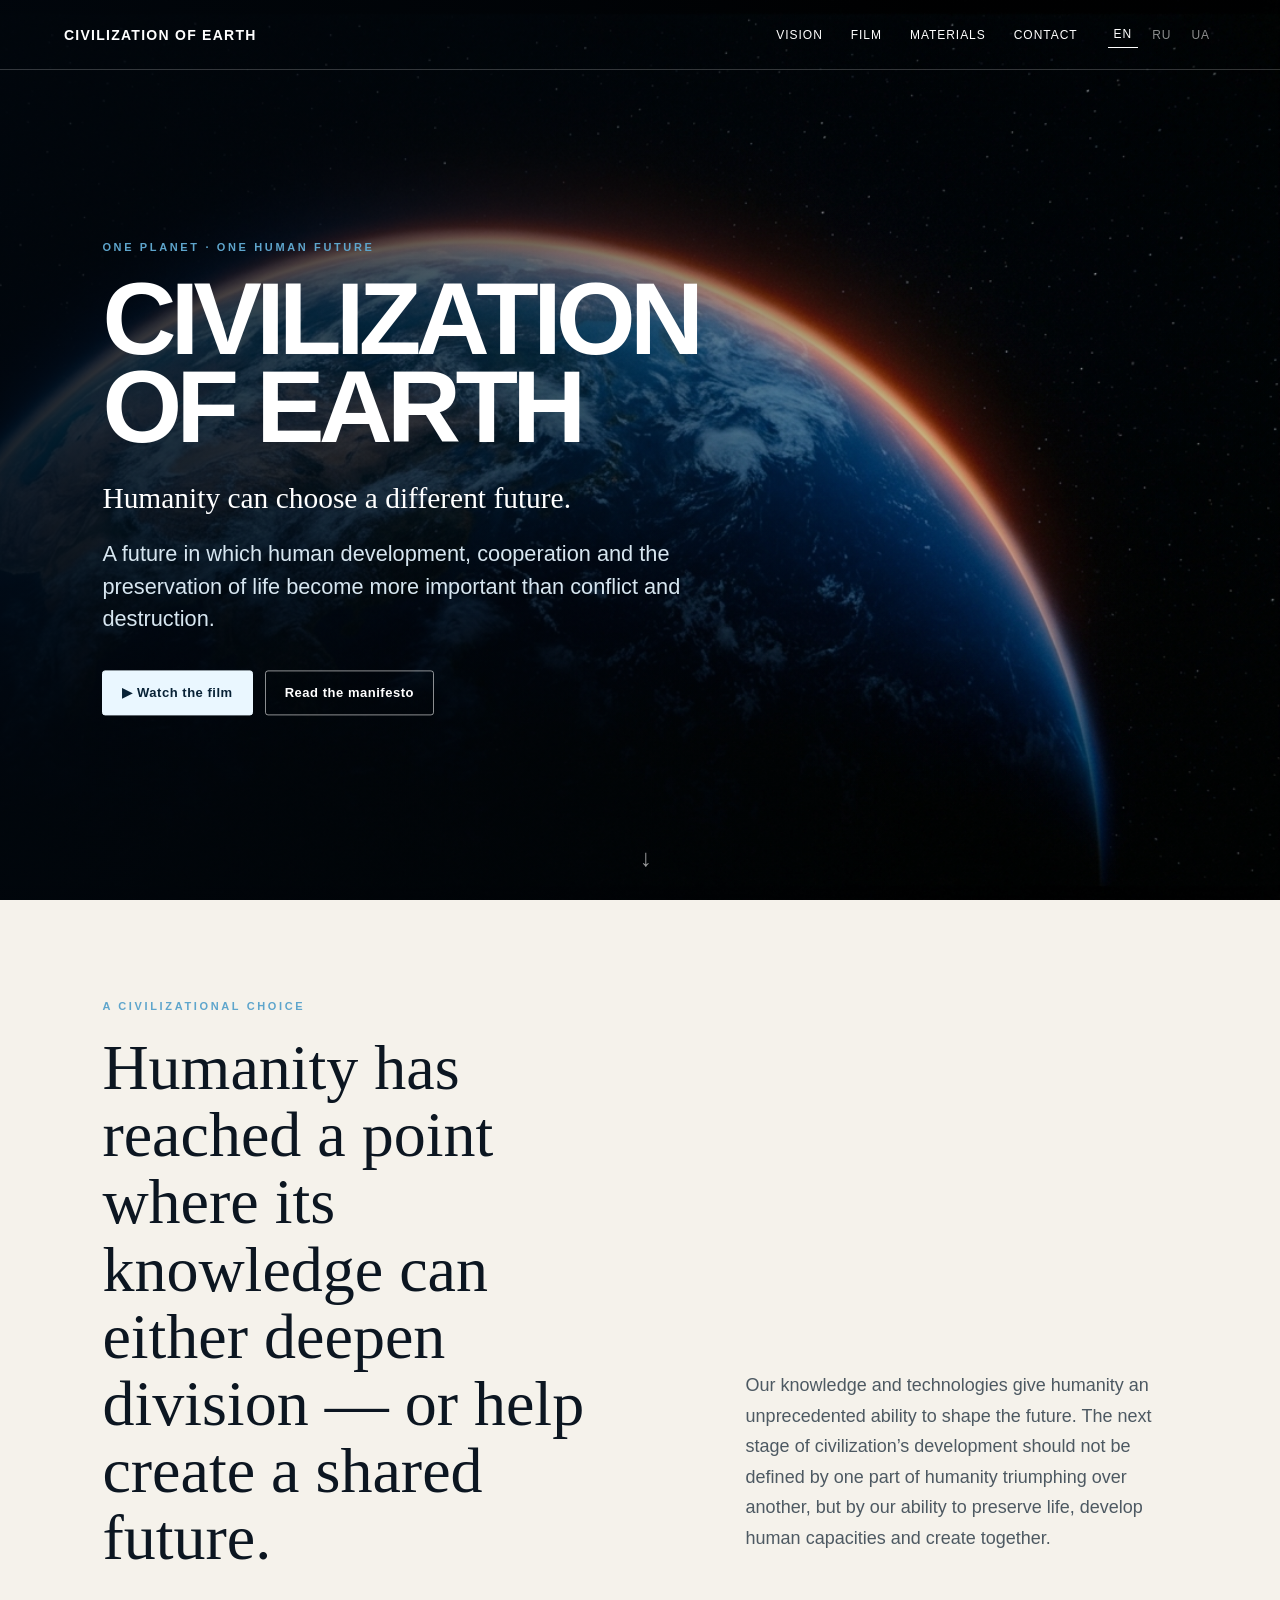
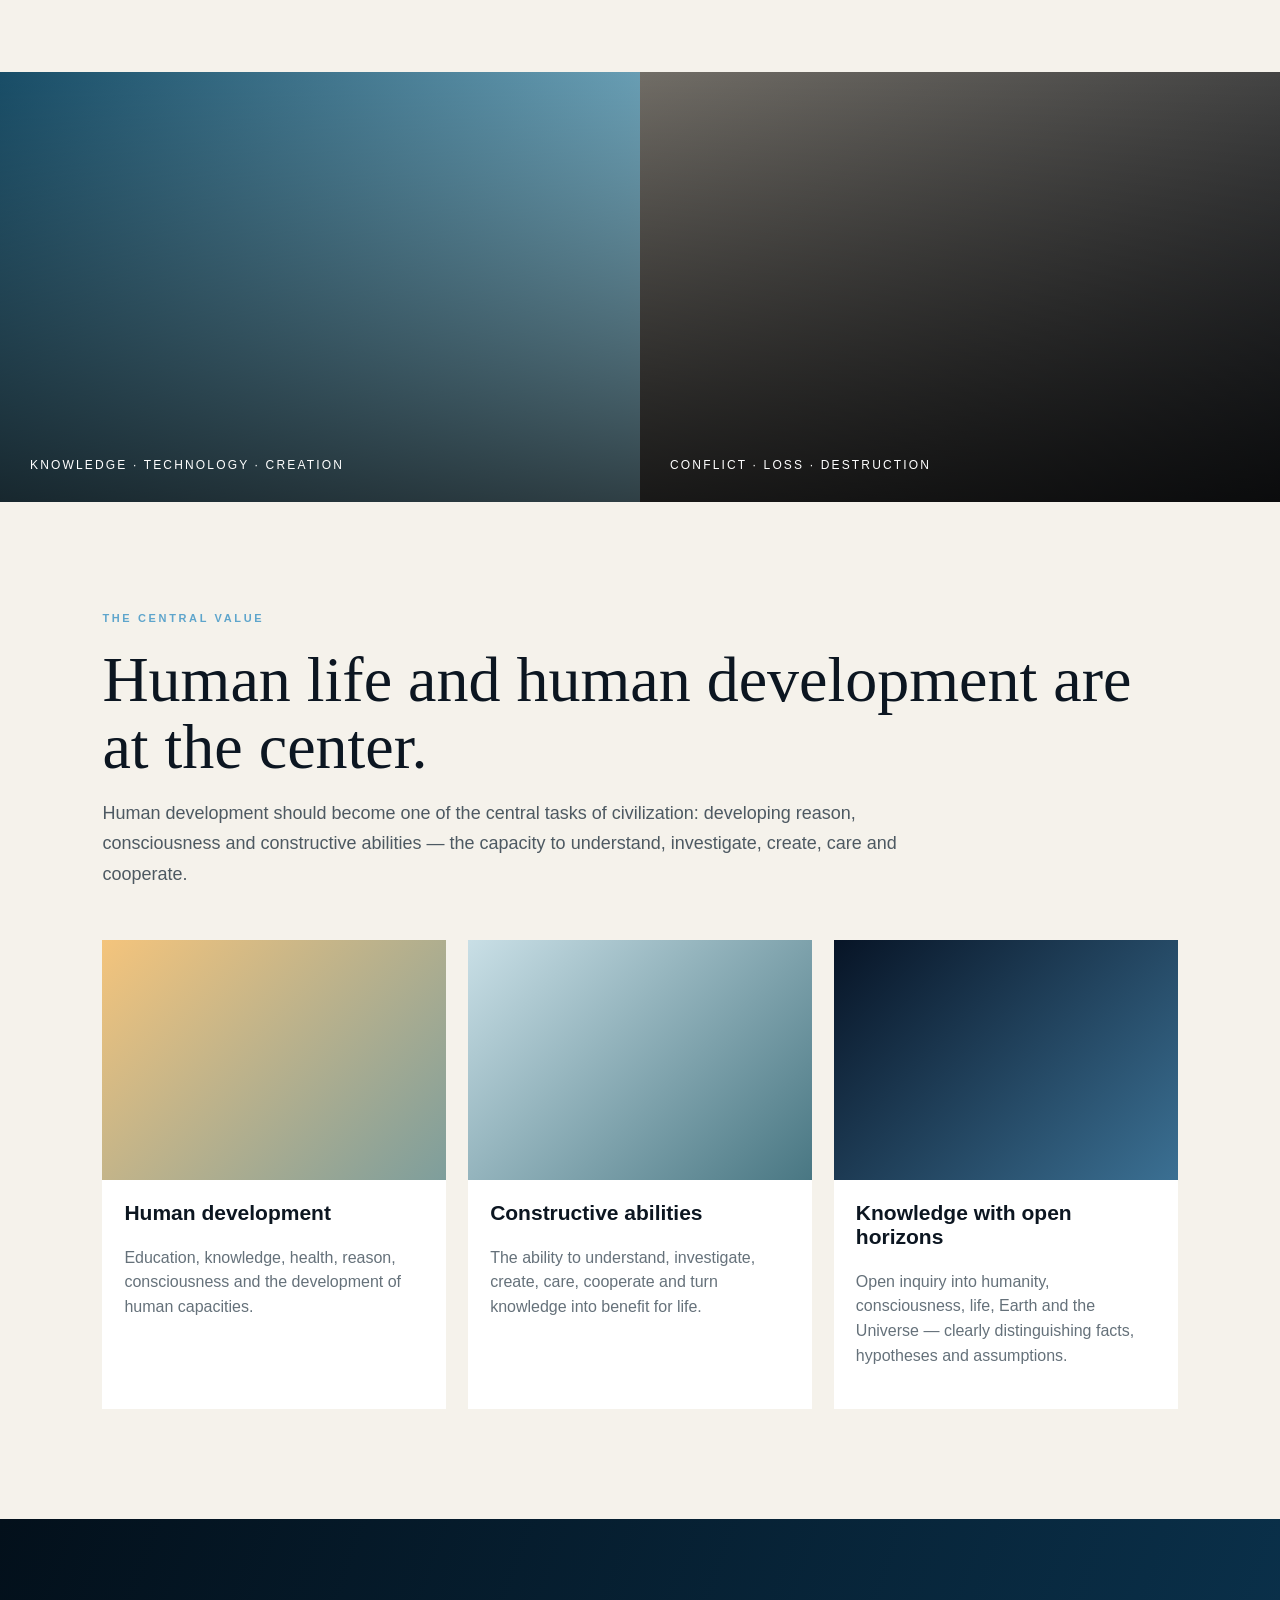
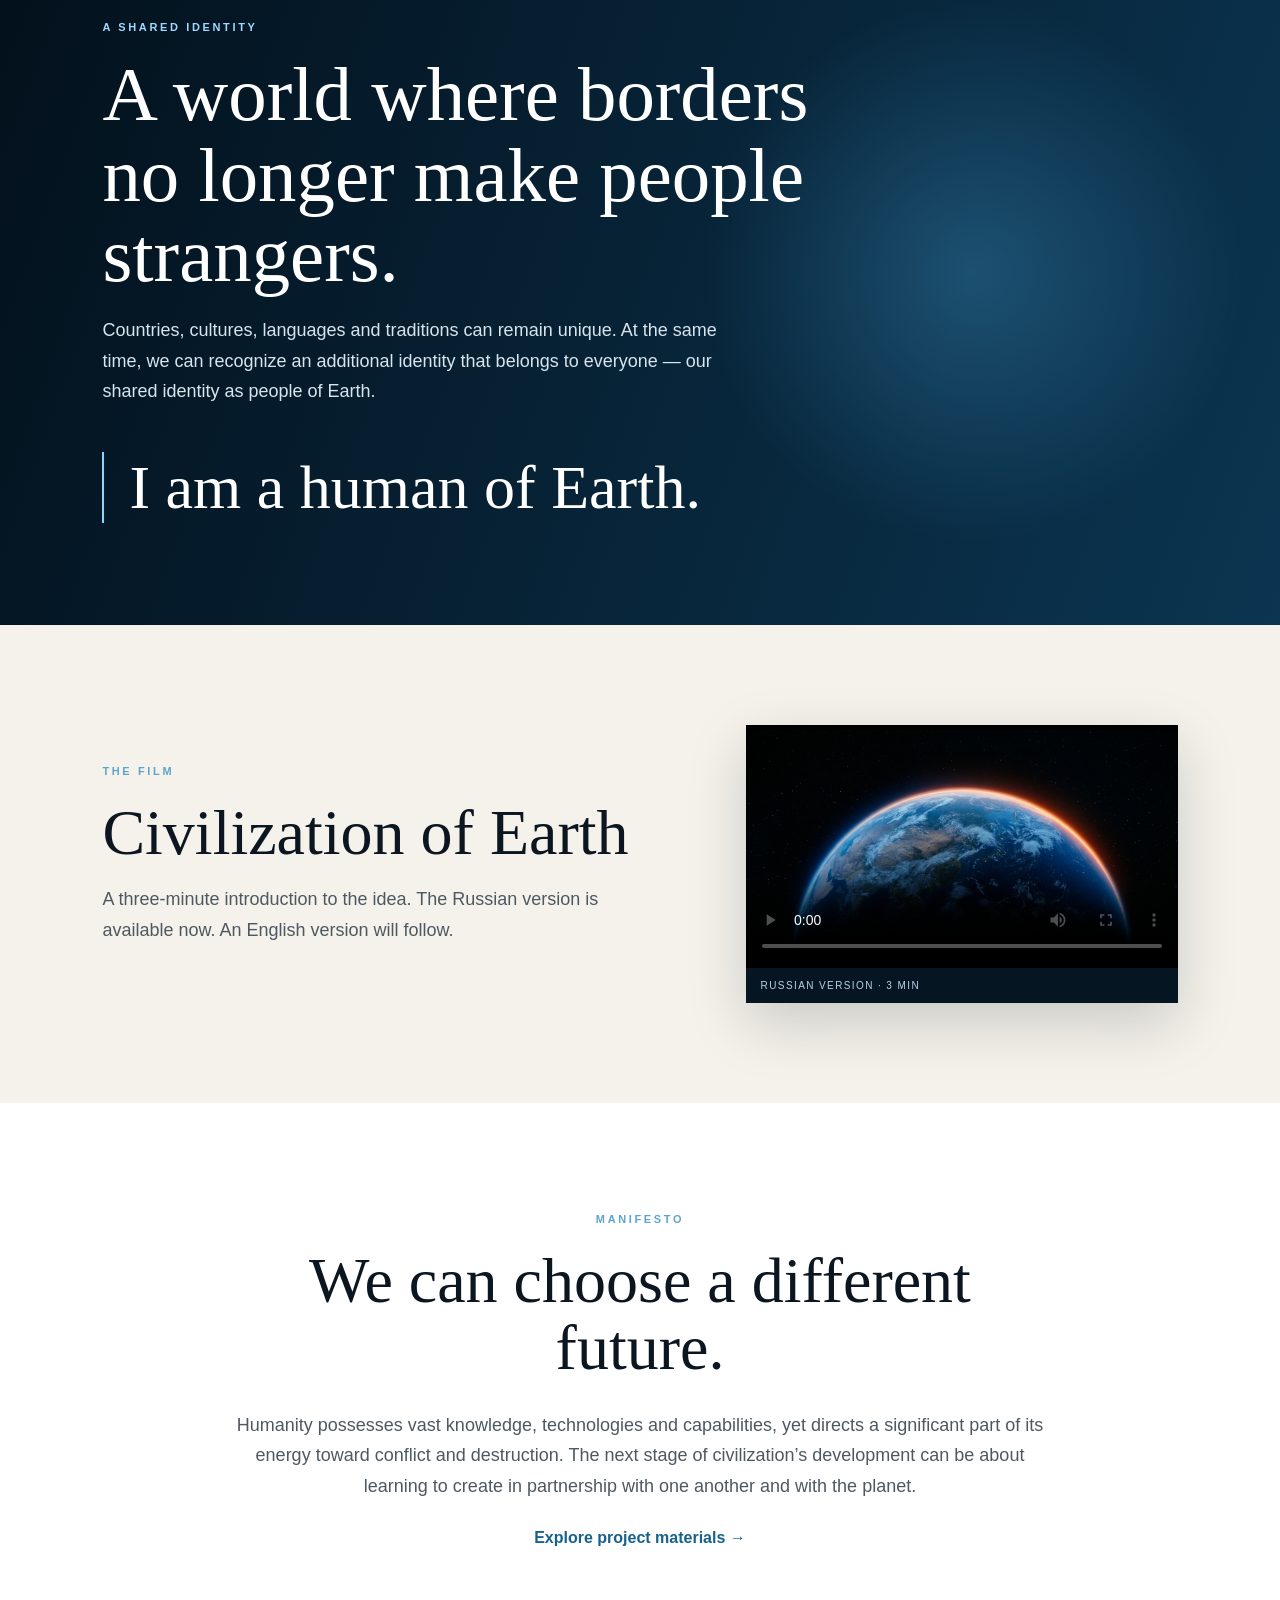
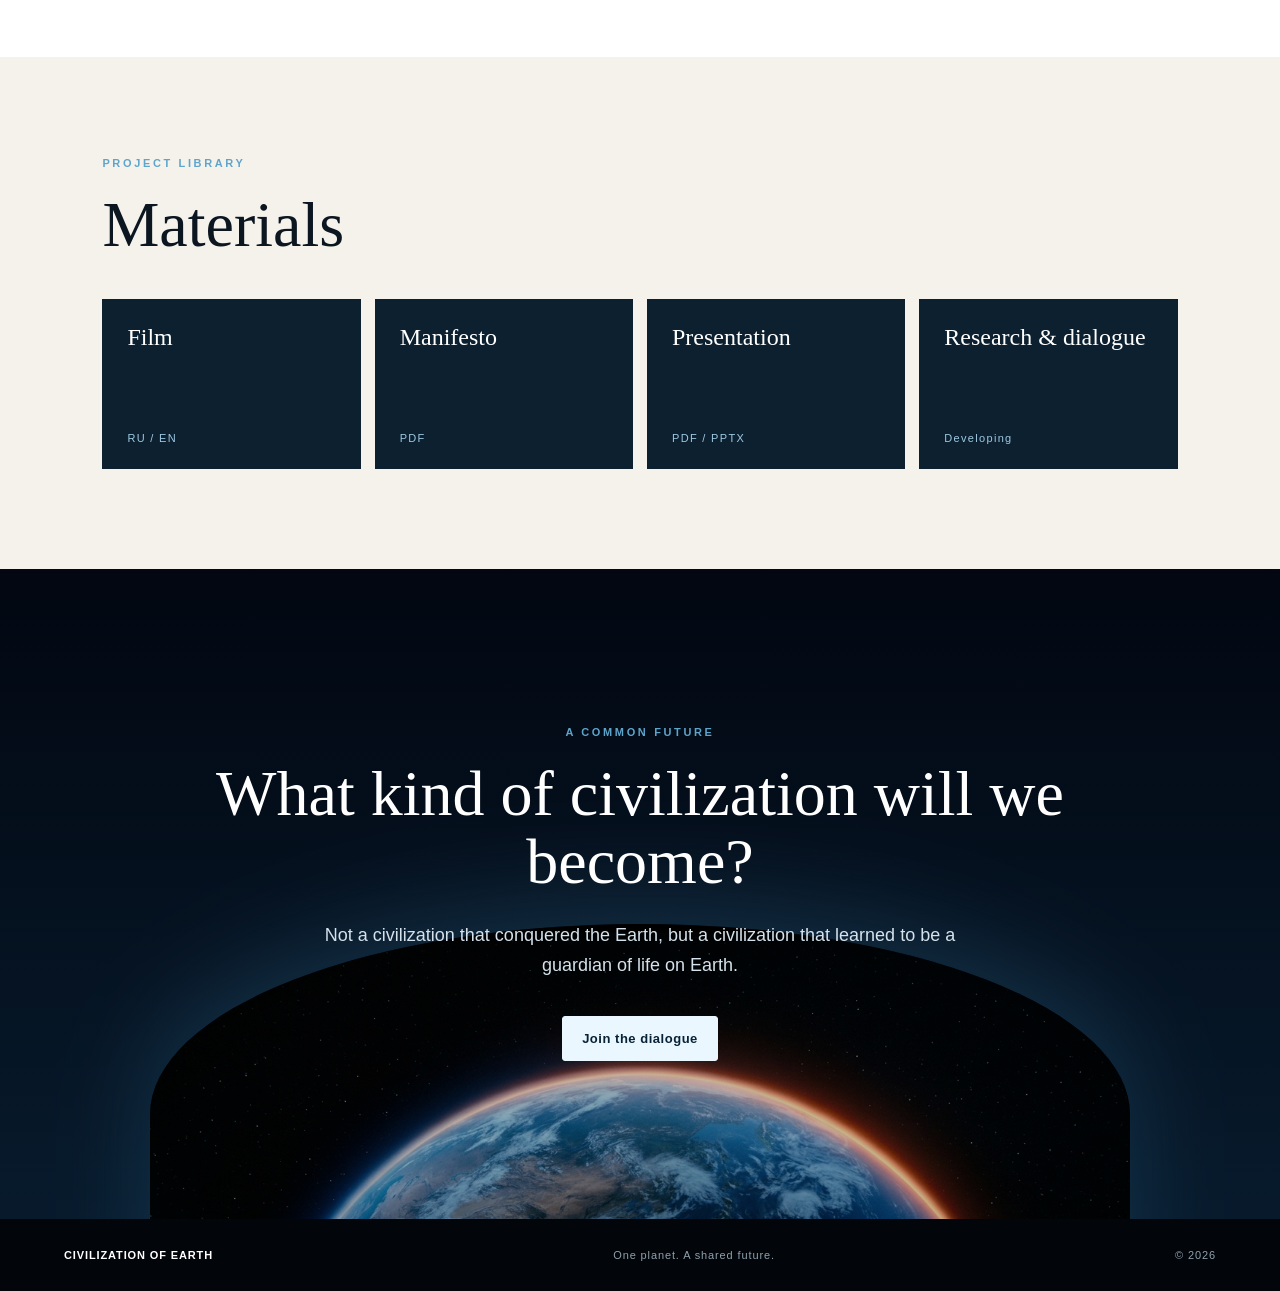
==== commit 9961e37c: "Add files via upload" ====
--- a/index.html
+++ b/index.html
@@ -3,21 +3,21 @@
 <head>
 <meta charset="utf-8"><meta name="viewport" content="width=device-width,initial-scale=1">
 <title>Civilization of Earth</title>
-<meta name="description" content="A new direction for human civilization — from conflict and division toward human development, cooperation and responsibility for life on Earth.">
+<meta name="description" content="Humanity can choose a different future — one centered on human development, cooperation and the preservation of life on Earth.">
 <link rel="stylesheet" href="styles.css">
 </head>
 <body>
 <header class="nav"><a class="brand" href="#top">CIVILIZATION OF EARTH</a><nav><a href="#vision" data-i18n="navVision">Vision</a><a href="#film" data-i18n="navFilm">Film</a><a href="#materials" data-i18n="navMaterials">Materials</a><a href="#contact" data-i18n="navContact">Contact</a></nav><div class="langs"><button class="active" data-lang="en">EN</button><button data-lang="ru">RU</button><button disabled title="Coming later">UA</button><button class="menu">☰</button></div></header>
 <main id="top">
-<section class="hero"><img class="heroEarth" src="images/hero-earth.jpg" alt="Earth seen from space"><div class="heroShade"></div><div class="heroContent"><div class="eyebrow" data-i18n="eyebrow">ONE PLANET · ONE HUMAN FUTURE</div><h1>CIVILIZATION<br>OF EARTH</h1><p data-i18n="heroText">A new direction for human civilization — from conflict and division toward human development, cooperation and responsibility for life on Earth.</p><div class="actions"><a class="btn primary" href="#film" data-i18n="watch">▶ Watch the film</a><a class="btn" href="#manifesto" data-i18n="manifestoBtn">Read the manifesto</a></div></div><div class="scroll">↓</div></section>
-<section class="intro" id="vision"><div><div class="kicker" data-i18n="choiceKicker">A CIVILIZATIONAL CHOICE</div><h2 data-i18n="choiceTitle">Humanity has reached a point where its knowledge can either deepen division — or help create a shared future.</h2></div><p data-i18n="choiceText">Our technologies can transform the world. The next stage of development can be defined not by one part of humanity triumphing over another, but by our ability to preserve life, develop human capacities and create together.</p></section>
+<section class="hero"><img class="heroEarth" src="images/hero-earth.jpg" alt="Earth seen from space"><div class="heroShade"></div><div class="heroContent"><div class="eyebrow" data-i18n="eyebrow">ONE PLANET · ONE HUMAN FUTURE</div><h1>CIVILIZATION<br>OF EARTH</h1><p class="heroStatement" data-i18n="heroStatement">Humanity can choose a different future.</p><p data-i18n="heroText">A future in which human development, cooperation and the preservation of life become more important than conflict and destruction.</p><div class="actions"><a class="btn primary" href="#film" data-i18n="watch">▶ Watch the film</a><a class="btn" href="#manifesto" data-i18n="manifestoBtn">Read the manifesto</a></div></div><div class="scroll">↓</div></section>
+<section class="intro" id="vision"><div><div class="kicker" data-i18n="choiceKicker">A CIVILIZATIONAL CHOICE</div><h2 data-i18n="choiceTitle">Humanity has reached a point where its knowledge can either deepen division — or help create a shared future.</h2></div><p data-i18n="choiceText">Our knowledge and technologies give humanity an unprecedented ability to shape the future. The next stage of civilization’s development should not be defined by one part of humanity triumphing over another, but by our ability to preserve life, develop human capacities and create together.</p></section>
 <section class="split"><div class="panel image-city"><span data-i18n="knowledge">KNOWLEDGE · TECHNOLOGY · CREATION</span></div><div class="panel image-ruins"><span data-i18n="cost">CONFLICT · LOSS · DESTRUCTION</span></div></section>
-<section class="human"><div class="kicker" data-i18n="valueKicker">THE CENTRAL VALUE</div><h2 data-i18n="valueTitle">The main value is the human being.</h2><p class="lead" data-i18n="valueText">Human development should become one of the central tasks of civilization: developing reason, consciousness and constructive abilities — the capacity to understand, investigate, create, care and cooperate.</p><div class="cards"><article><div class="cardImg img-child"></div><h3 data-i18n="card1t">Human development</h3><p data-i18n="card1p">Education, thought, health and the development of human capacities.</p></article><article><div class="cardImg img-science"></div><h3 data-i18n="card2t">Constructive abilities</h3><p data-i18n="card2p">The ability to understand, investigate, create and work together.</p></article><article><div class="cardImg img-cosmos"></div><h3 data-i18n="card3t">Knowledge without closed horizons</h3><p data-i18n="card3p">Open inquiry into humanity, consciousness, life, Earth and the Universe — while distinguishing facts, hypotheses and assumptions.</p></article></div></section>
-<section class="identity"><div class="identityText"><div class="kicker" data-i18n="identityKicker">A SHARED IDENTITY</div><h2 data-i18n="identityTitle">A world where borders no longer make people strangers.</h2><p data-i18n="identityText">Countries, cultures, languages and traditions can remain unique. At the same time, we can recognize an additional identity that belongs to everyone.</p><blockquote data-i18n="earthPerson">I am a person of Earth.</blockquote></div></section>
-<section class="film" id="film"><div><div class="kicker" data-i18n="filmKicker">THE FILM</div><h2 data-i18n="filmTitle">Civilization of Earth</h2><p data-i18n="filmText">A three-minute introduction to the idea. The Russian master version is available now; the English version will be added independently.</p></div><div class="videoFrame"><video controls preload="metadata" poster="images/hero-earth.jpg"><source src="assets/civilization-of-earth-ru.mp4" type="video/mp4">Your browser does not support HTML5 video.</video><div class="videoNote">Russian master version · 3 min</div></div></section>
-<section class="manifesto" id="manifesto"><div class="kicker" data-i18n="manifestoKicker">MANIFESTO</div><h2 data-i18n="manifestoTitle">We can choose a different future.</h2><p data-i18n="manifestoText">Humanity possesses vast knowledge, technology and capabilities, yet directs a significant part of its energy toward fighting itself. The next stage of civilization can be about learning to create in partnership with one another and with the planet.</p><a class="textLink" href="#materials" data-i18n="readMaterials">Explore project materials →</a></section>
+<section class="human"><div class="kicker" data-i18n="valueKicker">THE CENTRAL VALUE</div><h2 data-i18n="valueTitle">Human life and human development are at the center.</h2><p class="lead" data-i18n="valueText">Human development should become one of the central tasks of civilization: developing reason, consciousness and constructive abilities — the capacity to understand, investigate, create, care and cooperate.</p><div class="cards"><article><div class="cardImg img-child"></div><h3 data-i18n="card1t">Human development</h3><p data-i18n="card1p">Education, knowledge, health, reason, consciousness and the development of human capacities.</p></article><article><div class="cardImg img-science"></div><h3 data-i18n="card2t">Constructive abilities</h3><p data-i18n="card2p">The ability to understand, investigate, create, care, cooperate and turn knowledge into benefit for life.</p></article><article><div class="cardImg img-cosmos"></div><h3 data-i18n="card3t">Knowledge with open horizons</h3><p data-i18n="card3p">Open inquiry into humanity, consciousness, life, Earth and the Universe — clearly distinguishing facts, hypotheses and assumptions.</p></article></div></section>
+<section class="identity"><div class="identityText"><div class="kicker" data-i18n="identityKicker">A SHARED IDENTITY</div><h2 data-i18n="identityTitle">A world where borders no longer make people strangers.</h2><p data-i18n="identityText">Countries, cultures, languages and traditions can remain unique. At the same time, we can recognize an additional identity that belongs to everyone — our shared identity as people of Earth.</p><blockquote data-i18n="earthPerson">I am a human of Earth.</blockquote></div></section>
+<section class="film" id="film"><div><div class="kicker" data-i18n="filmKicker">THE FILM</div><h2 data-i18n="filmTitle">Civilization of Earth</h2><p data-i18n="filmText">A three-minute introduction to the idea. The Russian version is available now. An English version will follow.</p></div><div class="videoFrame"><video controls preload="metadata" poster="images/hero-earth.jpg"><source src="assets/civilization-of-earth-ru.mp4" type="video/mp4">Your browser does not support HTML5 video.</video><div class="videoNote">Russian version · 3 min</div></div></section>
+<section class="manifesto" id="manifesto"><div class="kicker" data-i18n="manifestoKicker">MANIFESTO</div><h2 data-i18n="manifestoTitle">We can choose a different future.</h2><p data-i18n="manifestoText">Humanity possesses vast knowledge, technologies and capabilities, yet directs a significant part of its energy toward conflict and destruction. The next stage of civilization’s development can be about learning to create in partnership with one another and with the planet.</p><a class="textLink" href="#materials" data-i18n="readMaterials">Explore project materials →</a></section>
 <section class="materials" id="materials"><div class="kicker" data-i18n="materialsKicker">PROJECT LIBRARY</div><h2 data-i18n="materialsTitle">Materials</h2><div class="materialGrid"><a href="#"><b data-i18n="m1">Film</b><span>RU / EN</span></a><a href="#"><b data-i18n="m2">Manifesto</b><span>PDF</span></a><a href="#"><b data-i18n="m3">Presentation</b><span>PDF / PPTX</span></a><a href="#"><b data-i18n="m4">Research & dialogue</b><span data-i18n="developing">Developing</span></a></div></section>
-<section class="closing" id="contact"><div class="earthGlow"></div><div class="closingContent"><div class="kicker" data-i18n="futureKicker">A COMMON FUTURE</div><h2 data-i18n="futureTitle">What kind of civilization will we become?</h2><p data-i18n="futureText">Not a civilization that conquered Earth, but one that learned to be a guardian of life on Earth.</p><a class="btn primary" href="mailto:contact@example.com" data-i18n="contactBtn">Join the dialogue</a></div></section>
+<section class="closing" id="contact"><div class="earthGlow"></div><div class="closingContent"><div class="kicker" data-i18n="futureKicker">A COMMON FUTURE</div><h2 data-i18n="futureTitle">What kind of civilization will we become?</h2><p data-i18n="futureText">Not a civilization that conquered the Earth, but a civilization that learned to be a guardian of life on Earth.</p><a class="btn primary" href="mailto:contact@example.com" data-i18n="contactBtn">Join the dialogue</a></div></section>
 </main>
 <footer><b>CIVILIZATION OF EARTH</b><span data-i18n="footer">One planet. A shared future.</span><span>© 2026</span></footer>
 <script src="script.js"></script>
--- a/styles.css
+++ b/styles.css
@@ -1 +1 @@
-:root{--ink:#0c1621;--blue:#6ebbe8;--deep:#020914;--paper:#f5f2eb;--line:rgba(255,255,255,.22)}*{box-sizing:border-box}html{scroll-behavior:smooth}body{margin:0;font-family:Arial,Helvetica,sans-serif;color:var(--ink);background:var(--paper)}.nav{height:70px;position:absolute;z-index:10;top:0;left:0;right:0;display:flex;align-items:center;padding:0 5vw;color:white;border-bottom:1px solid rgba(255,255,255,.2)}.brand{color:white;text-decoration:none;font-weight:800;letter-spacing:.09em;font-size:14px}.nav nav{margin-left:auto;display:flex;gap:28px}.nav nav a,.langs button{color:white;text-decoration:none;font-size:12px;letter-spacing:.08em;text-transform:uppercase}.langs{display:flex;gap:8px;margin-left:30px;align-items:center}.langs button{background:transparent;border:0;padding:6px;cursor:pointer;opacity:.55}.langs .active{opacity:1;border-bottom:1px solid white}.langs .menu{display:none;font-size:18px}.hero{height:100vh;min-height:680px;position:relative;color:white;background:radial-gradient(circle at 72% 42%,rgba(81,169,225,.25),transparent 24%),linear-gradient(115deg,#020711 10%,#071c30 60%,#03101c);overflow:hidden}.hero:after{content:"";position:absolute;inset:0;background:linear-gradient(90deg,rgba(1,7,14,.82) 0%,rgba(1,7,14,.48) 42%,rgba(1,7,14,.08) 72%);z-index:1}.heroEarth{position:absolute;inset:0;width:100%;height:100%;object-fit:cover;object-position:center right;z-index:0}.heroShade{position:absolute;inset:0;background:linear-gradient(180deg,rgba(0,0,0,.12),rgba(0,0,0,.2));z-index:1}.heroContent{position:absolute;z-index:2;left:8vw;top:50%;transform:translateY(-44%);width:min(650px,75vw)}.eyebrow,.kicker{font-size:11px;font-weight:800;letter-spacing:.24em;color:#5ea5cc;margin-bottom:22px}.hero h1{font-size:clamp(54px,8vw,112px);line-height:.86;letter-spacing:-.055em;margin:0 0 30px}.hero p{font-size:clamp(17px,1.7vw,23px);line-height:1.5;max-width:620px;color:#d7e6f0}.actions{display:flex;gap:12px;margin-top:34px;flex-wrap:wrap}.btn{display:inline-block;padding:14px 19px;border:1px solid rgba(255,255,255,.55);color:white;text-decoration:none;border-radius:3px;font-size:13px;font-weight:700;letter-spacing:.04em}.btn.primary{background:#eaf7ff;color:#082236;border-color:#eaf7ff}.scroll{position:absolute;z-index:3;bottom:28px;left:50%;font-size:24px;opacity:.6}.intro,.film{padding:100px 8vw;display:grid;grid-template-columns:1.1fr .9fr;gap:9vw;align-items:end}.intro h2,.human h2,.film h2,.manifesto h2,.materials h2,.closing h2,.identity h2{font-family:Georgia,serif;font-weight:400;font-size:clamp(38px,5vw,68px);line-height:1.05;margin:0}.intro p,.lead,.film p,.manifesto p,.identity p,.closing p{font-size:18px;line-height:1.7;color:#4d5962}.split{display:grid;grid-template-columns:1fr 1fr;min-height:430px}.panel{position:relative;display:flex;align-items:flex-end;padding:30px;color:white;background-size:cover;background-position:center}.panel:after{content:"";position:absolute;inset:0;background:linear-gradient(transparent,rgba(0,0,0,.7))}.panel span{position:relative;z-index:1;font-size:12px;letter-spacing:.18em}.image-city{background-image:linear-gradient(135deg,#184d67,#9dd3e6)}.image-ruins{background-image:linear-gradient(135deg,#716d66,#24272b)}.human{padding:110px 8vw}.human .lead{max-width:800px}.cards{display:grid;grid-template-columns:repeat(3,1fr);gap:22px;margin-top:50px}.cards article{background:white;padding-bottom:24px}.cardImg{height:240px;background-size:cover}.img-child{background:linear-gradient(135deg,#f4c47c,#7e9e9c)}.img-science{background:linear-gradient(135deg,#c9dfe6,#497783)}.img-cosmos{background:linear-gradient(135deg,#071426,#3b7093)}.cards h3,.cards p{margin-left:22px;margin-right:22px}.cards h3{font-size:21px}.cards p{line-height:1.55;color:#65717a}.identity{min-height:680px;color:white;display:flex;align-items:center;padding:8vw;background:radial-gradient(circle at 76% 50%,rgba(64,152,204,.35),transparent 26%),linear-gradient(110deg,#03101b,#0b3551)}.identityText{max-width:780px}.identity .kicker{color:#9edaff}.identity h2{font-size:clamp(46px,6vw,82px)}.identity p{color:#d7e5ee;max-width:650px}.identity blockquote{font-family:Georgia,serif;font-size:clamp(34px,5vw,62px);margin:45px 0 0;padding-left:25px;border-left:2px solid #8cd4ff}.film{align-items:center}.videoFrame{background:#061522;color:white;box-shadow:0 20px 55px rgba(5,20,30,.18)}.videoFrame video{display:block;width:100%;aspect-ratio:16/9;background:#000}.videoNote{padding:12px 15px;font-size:10px;letter-spacing:.14em;text-transform:uppercase;color:#b7d5e6}.play{width:76px;height:76px;border-radius:50%;border:1px solid rgba(255,255,255,.6);display:grid;place-items:center;padding-left:5px;font-size:25px}.videoPlaceholder span{font-size:11px;letter-spacing:.18em}.manifesto{padding:110px 18vw;text-align:center;background:white}.manifesto p{max-width:900px;margin:28px auto}.textLink{color:#17628b;font-weight:700;text-decoration:none}.materials{padding:100px 8vw}.materialGrid{display:grid;grid-template-columns:repeat(4,1fr);gap:14px;margin-top:40px}.materialGrid a{min-height:170px;padding:25px;background:#0c2030;color:white;text-decoration:none;display:flex;flex-direction:column;justify-content:space-between}.materialGrid b{font-family:Georgia,serif;font-size:24px;font-weight:400}.materialGrid span{font-size:11px;letter-spacing:.12em;color:#9ec9e2}.closing{min-height:650px;background:linear-gradient(180deg,#020711,#071a2c);color:white;position:relative;overflow:hidden;display:flex;align-items:center;justify-content:center;text-align:center;padding:8vw}.earthGlow{position:absolute;width:700px;height:700px;border-radius:50%;bottom:-520px;background:radial-gradient(circle at 50% 12%,#6cc9ff,#1b648d 22%,#08243a 46%,#020914 68%);box-shadow:0 -20px 90px rgba(84,190,255,.3)}.closingContent{position:relative;z-index:1;max-width:900px}.closing p{color:#d5e2eb;max-width:700px;margin:25px auto 35px}footer{background:#02060b;color:#8fa0ac;padding:30px 5vw;display:flex;gap:30px;justify-content:space-between;font-size:11px;letter-spacing:.08em}footer b{color:white}@media(max-width:800px){.nav{padding:0 20px}.nav nav{display:none}.langs{margin-left:auto}.langs .menu{display:block}.heroContent{left:24px;width:calc(100% - 48px)}.heroEarth{object-position:62% center}.hero:after{background:linear-gradient(90deg,rgba(1,7,14,.86),rgba(1,7,14,.28))}.intro,.film{grid-template-columns:1fr;padding:75px 24px;gap:25px}.split{grid-template-columns:1fr;min-height:620px}.human,.manifesto,.materials{padding:75px 24px}.cards,.materialGrid{grid-template-columns:1fr}.identity{padding:80px 24px}.cardImg{height:210px}footer{flex-direction:column;gap:10px}.brand{font-size:11px}}
+:root{--ink:#0c1621;--blue:#6ebbe8;--deep:#020914;--paper:#f5f2eb;--line:rgba(255,255,255,.22)}*{box-sizing:border-box}html{scroll-behavior:smooth}body{margin:0;font-family:Arial,Helvetica,sans-serif;color:var(--ink);background:var(--paper)}.nav{height:70px;position:absolute;z-index:10;top:0;left:0;right:0;display:flex;align-items:center;padding:0 5vw;color:white;border-bottom:1px solid rgba(255,255,255,.2)}.brand{color:white;text-decoration:none;font-weight:800;letter-spacing:.09em;font-size:14px}.nav nav{margin-left:auto;display:flex;gap:28px}.nav nav a,.langs button{color:white;text-decoration:none;font-size:12px;letter-spacing:.08em;text-transform:uppercase}.langs{display:flex;gap:8px;margin-left:30px;align-items:center}.langs button{background:transparent;border:0;padding:6px;cursor:pointer;opacity:.55}.langs .active{opacity:1;border-bottom:1px solid white}.langs .menu{display:none;font-size:18px}.hero{height:100vh;min-height:680px;position:relative;color:white;background:radial-gradient(circle at 72% 42%,rgba(81,169,225,.25),transparent 24%),linear-gradient(115deg,#020711 10%,#071c30 60%,#03101c);overflow:hidden}.hero:after{content:"";position:absolute;inset:0;background:linear-gradient(90deg,rgba(1,7,14,.82) 0%,rgba(1,7,14,.48) 42%,rgba(1,7,14,.08) 72%);z-index:1}.heroEarth{position:absolute;inset:0;width:100%;height:100%;object-fit:cover;object-position:center right;z-index:0}.heroShade{position:absolute;inset:0;background:linear-gradient(180deg,rgba(0,0,0,.12),rgba(0,0,0,.2));z-index:1}.heroContent{position:absolute;z-index:2;left:8vw;top:50%;transform:translateY(-44%);width:min(650px,75vw)}.eyebrow,.kicker{font-size:11px;font-weight:800;letter-spacing:.24em;color:#5ea5cc;margin-bottom:22px}.hero h1{font-size:clamp(54px,8vw,112px);line-height:.86;letter-spacing:-.055em;margin:0 0 30px}.heroStatement{font-family:Georgia,serif;font-size:clamp(22px,2.3vw,34px)!important;line-height:1.2!important;margin:0 0 12px;color:#fff!important}.hero p{font-size:clamp(17px,1.7vw,23px);line-height:1.5;max-width:620px;color:#d7e6f0}.actions{display:flex;gap:12px;margin-top:34px;flex-wrap:wrap}.btn{display:inline-block;padding:14px 19px;border:1px solid rgba(255,255,255,.55);color:white;text-decoration:none;border-radius:3px;font-size:13px;font-weight:700;letter-spacing:.04em}.btn.primary{background:#eaf7ff;color:#082236;border-color:#eaf7ff}.scroll{position:absolute;z-index:3;bottom:28px;left:50%;font-size:24px;opacity:.6}.intro,.film{padding:100px 8vw;display:grid;grid-template-columns:1.1fr .9fr;gap:9vw;align-items:end}.intro h2,.human h2,.film h2,.manifesto h2,.materials h2,.closing h2,.identity h2{font-family:Georgia,serif;font-weight:400;font-size:clamp(38px,5vw,68px);line-height:1.05;margin:0}.intro p,.lead,.film p,.manifesto p,.identity p,.closing p{font-size:18px;line-height:1.7;color:#4d5962}.split{display:grid;grid-template-columns:1fr 1fr;min-height:430px}.panel{position:relative;display:flex;align-items:flex-end;padding:30px;color:white;background-size:cover;background-position:center}.panel:after{content:"";position:absolute;inset:0;background:linear-gradient(transparent,rgba(0,0,0,.7))}.panel span{position:relative;z-index:1;font-size:12px;letter-spacing:.18em}.image-city{background-image:linear-gradient(135deg,#184d67,#9dd3e6)}.image-ruins{background-image:linear-gradient(135deg,#716d66,#24272b)}.human{padding:110px 8vw}.human .lead{max-width:800px}.cards{display:grid;grid-template-columns:repeat(3,1fr);gap:22px;margin-top:50px}.cards article{background:white;padding-bottom:24px}.cardImg{height:240px;background-size:cover}.img-child{background:linear-gradient(135deg,#f4c47c,#7e9e9c)}.img-science{background:linear-gradient(135deg,#c9dfe6,#497783)}.img-cosmos{background:linear-gradient(135deg,#071426,#3b7093)}.cards h3,.cards p{margin-left:22px;margin-right:22px}.cards h3{font-size:21px}.cards p{line-height:1.55;color:#65717a}.identity{min-height:680px;color:white;display:flex;align-items:center;padding:8vw;background:radial-gradient(circle at 76% 50%,rgba(64,152,204,.35),transparent 26%),linear-gradient(110deg,#03101b,#0b3551)}.identityText{max-width:780px}.identity .kicker{color:#9edaff}.identity h2{font-size:clamp(46px,6vw,82px)}.identity p{color:#d7e5ee;max-width:650px}.identity blockquote{font-family:Georgia,serif;font-size:clamp(34px,5vw,62px);margin:45px 0 0;padding-left:25px;border-left:2px solid #8cd4ff}.film{align-items:center}.videoFrame{background:#061522;color:white;box-shadow:0 20px 55px rgba(5,20,30,.18)}.videoFrame video{display:block;width:100%;aspect-ratio:16/9;background:#000}.videoNote{padding:12px 15px;font-size:10px;letter-spacing:.14em;text-transform:uppercase;color:#b7d5e6}.play{width:76px;height:76px;border-radius:50%;border:1px solid rgba(255,255,255,.6);display:grid;place-items:center;padding-left:5px;font-size:25px}.videoPlaceholder span{font-size:11px;letter-spacing:.18em}.manifesto{padding:110px 18vw;text-align:center;background:white}.manifesto p{max-width:900px;margin:28px auto}.textLink{color:#17628b;font-weight:700;text-decoration:none}.materials{padding:100px 8vw}.materialGrid{display:grid;grid-template-columns:repeat(4,1fr);gap:14px;margin-top:40px}.materialGrid a{min-height:170px;padding:25px;background:#0c2030;color:white;text-decoration:none;display:flex;flex-direction:column;justify-content:space-between}.materialGrid b{font-family:Georgia,serif;font-size:24px;font-weight:400}.materialGrid span{font-size:11px;letter-spacing:.12em;color:#9ec9e2}.closing{min-height:650px;background:linear-gradient(180deg,#020711,#071a2c);color:white;position:relative;overflow:hidden;display:flex;align-items:center;justify-content:center;text-align:center;padding:8vw}.earthGlow{position:absolute;width:min(980px,82vw);height:min(560px,48vw);bottom:-265px;left:50%;transform:translateX(-50%);background:url("images/hero-earth.jpg") center 44%/cover no-repeat;border-radius:50% 50% 0 0/34% 34% 0 0;filter:saturate(.92) brightness(.78);box-shadow:0 -24px 100px rgba(84,190,255,.22)}.closingContent{position:relative;z-index:1;max-width:900px}.closing p{color:#d5e2eb;max-width:700px;margin:25px auto 35px}footer{background:#02060b;color:#8fa0ac;padding:30px 5vw;display:flex;gap:30px;justify-content:space-between;font-size:11px;letter-spacing:.08em}footer b{color:white}@media(max-width:800px){.nav{padding:0 20px}.nav nav{display:none}.langs{margin-left:auto}.langs .menu{display:block}.heroContent{left:24px;width:calc(100% - 48px)}.heroEarth{object-position:62% center}.hero:after{background:linear-gradient(90deg,rgba(1,7,14,.86),rgba(1,7,14,.28))}.intro,.film{grid-template-columns:1fr;padding:75px 24px;gap:25px}.split{grid-template-columns:1fr;min-height:620px}.human,.manifesto,.materials{padding:75px 24px}.cards,.materialGrid{grid-template-columns:1fr}.identity{padding:80px 24px}.cardImg{height:210px}footer{flex-direction:column;gap:10px}.brand{font-size:11px}}
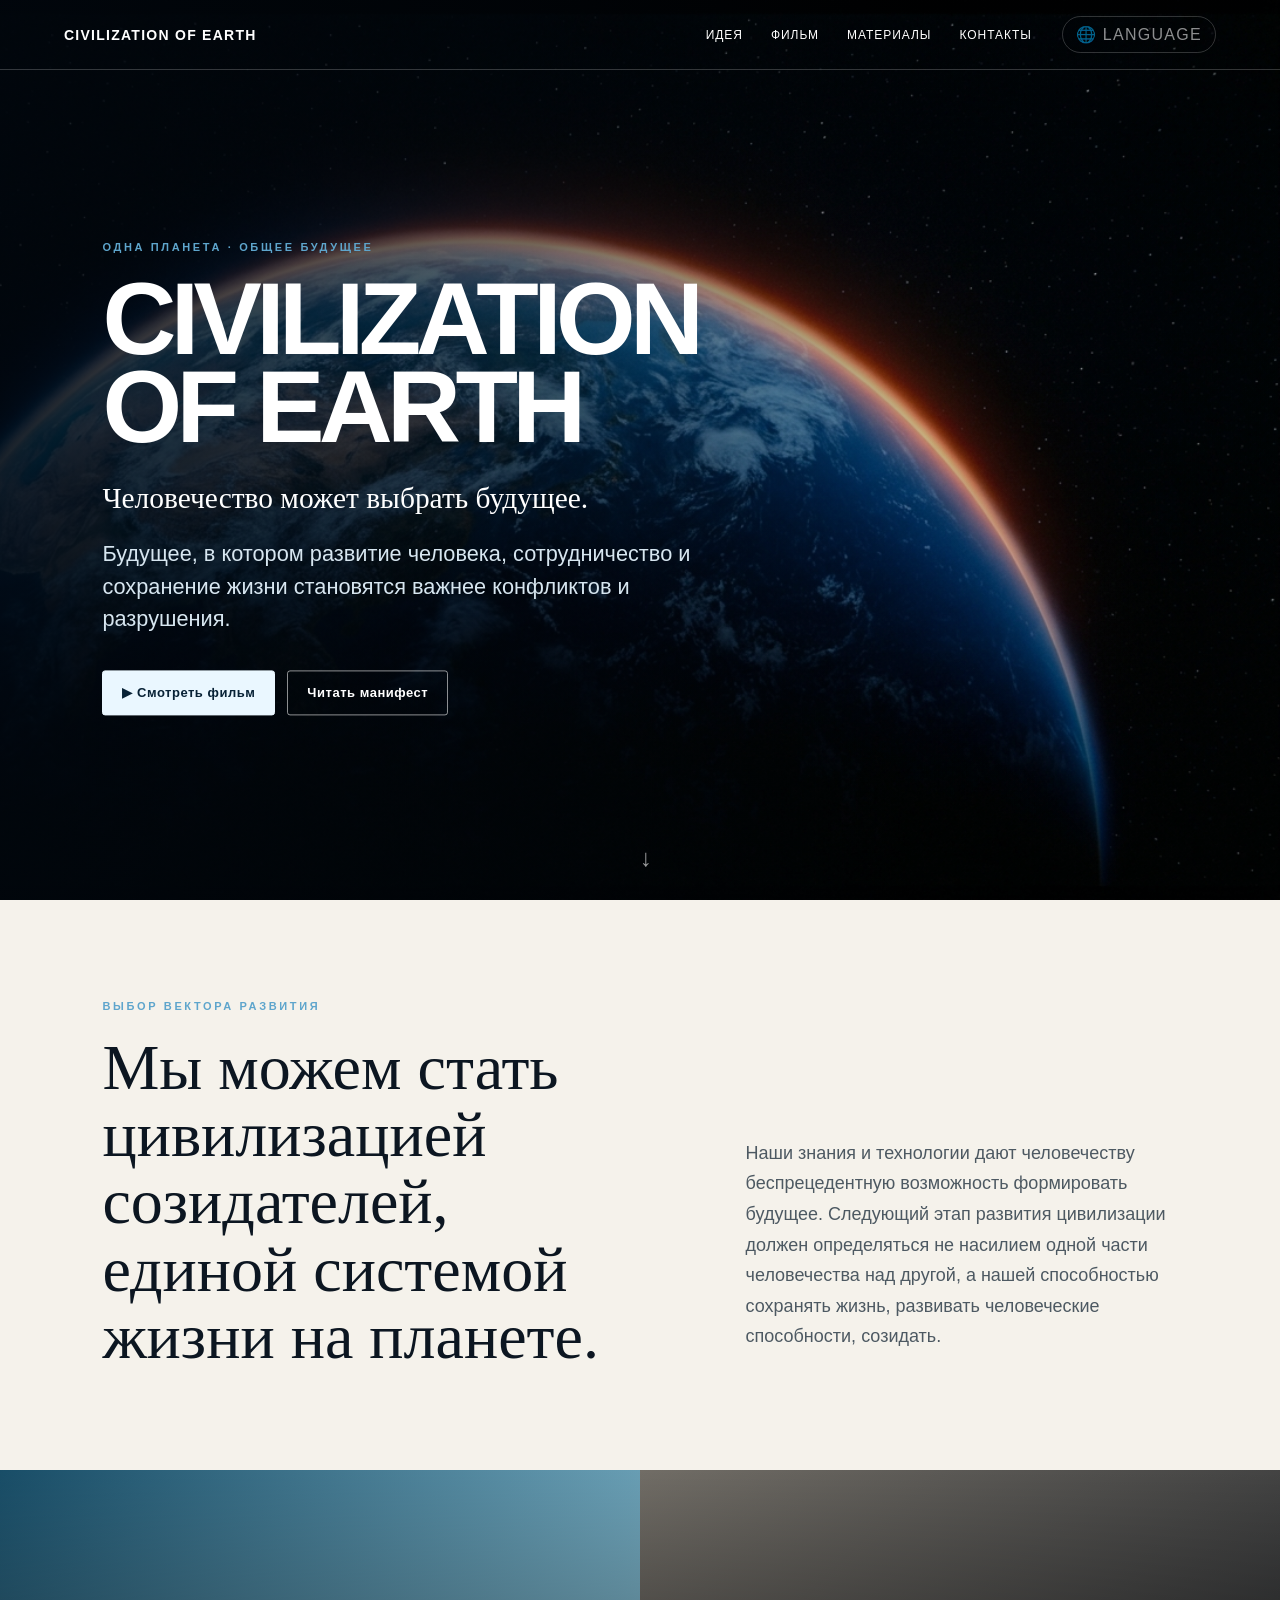
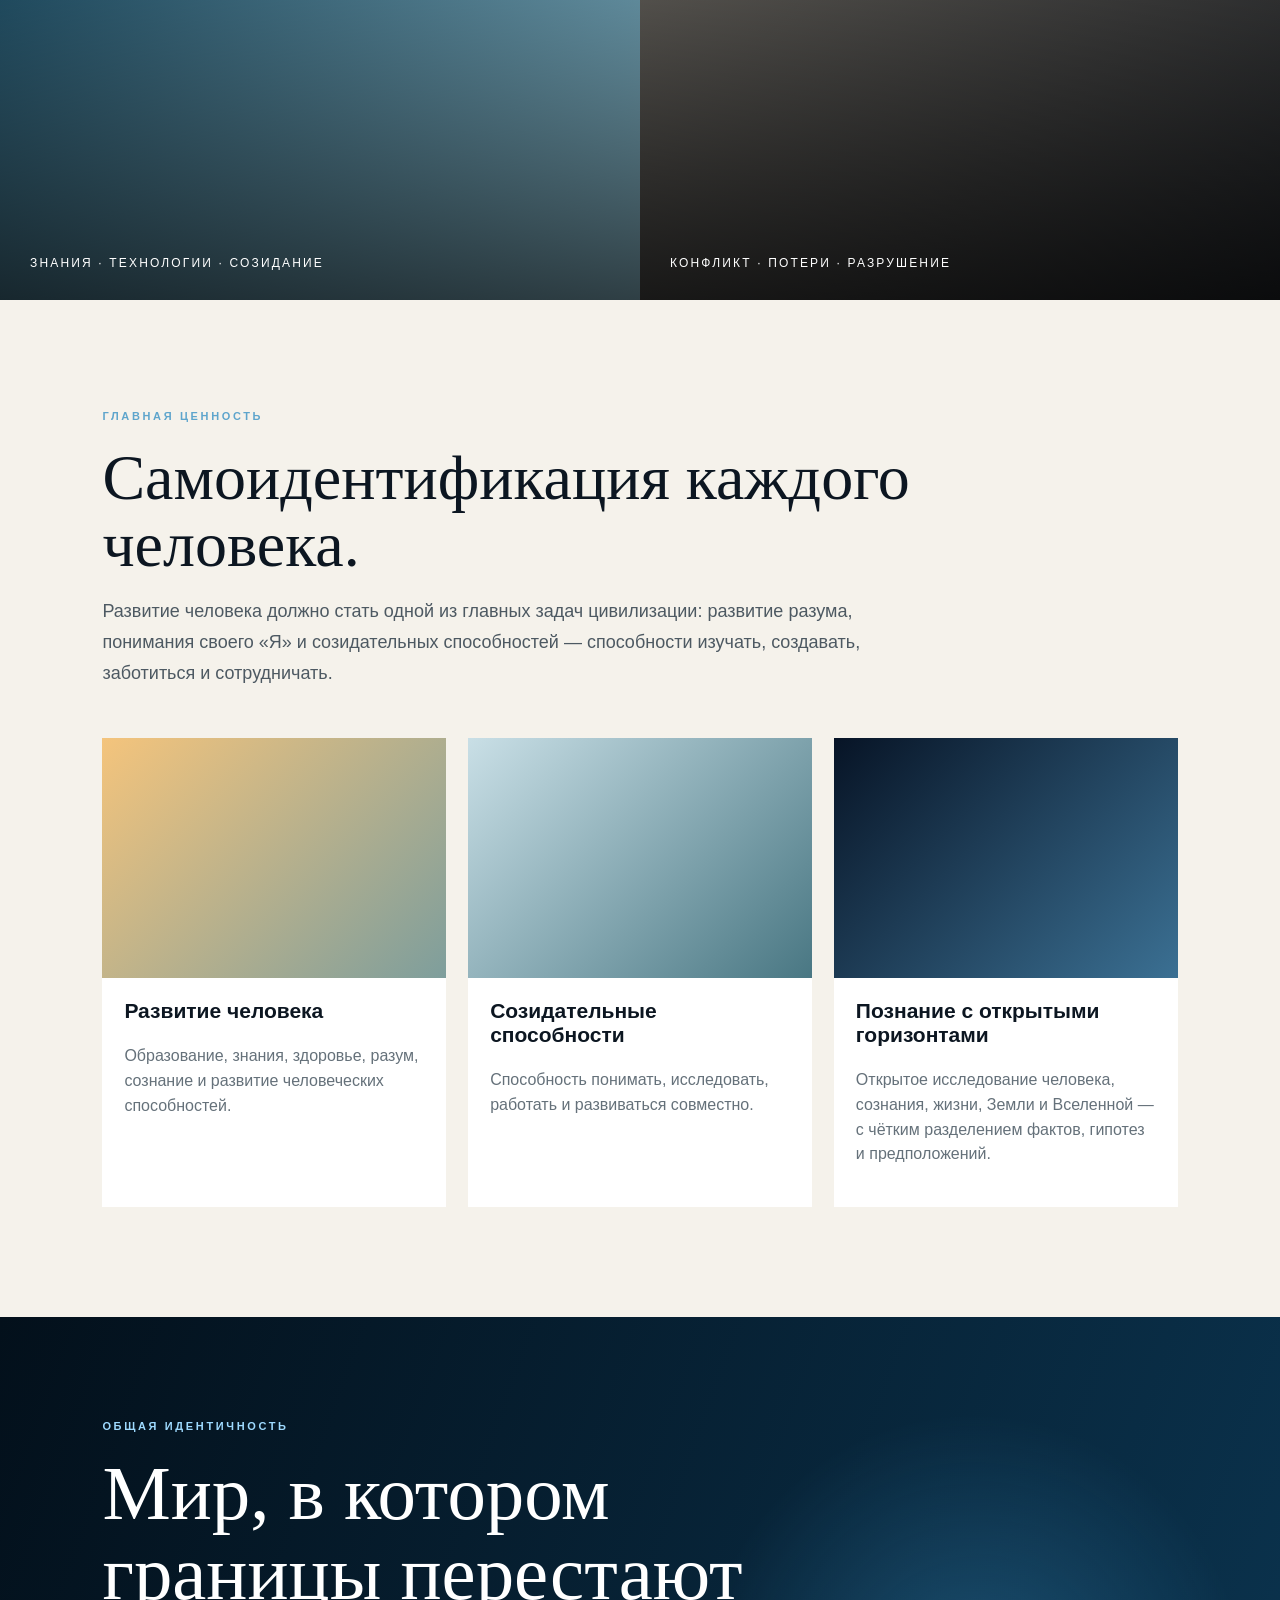
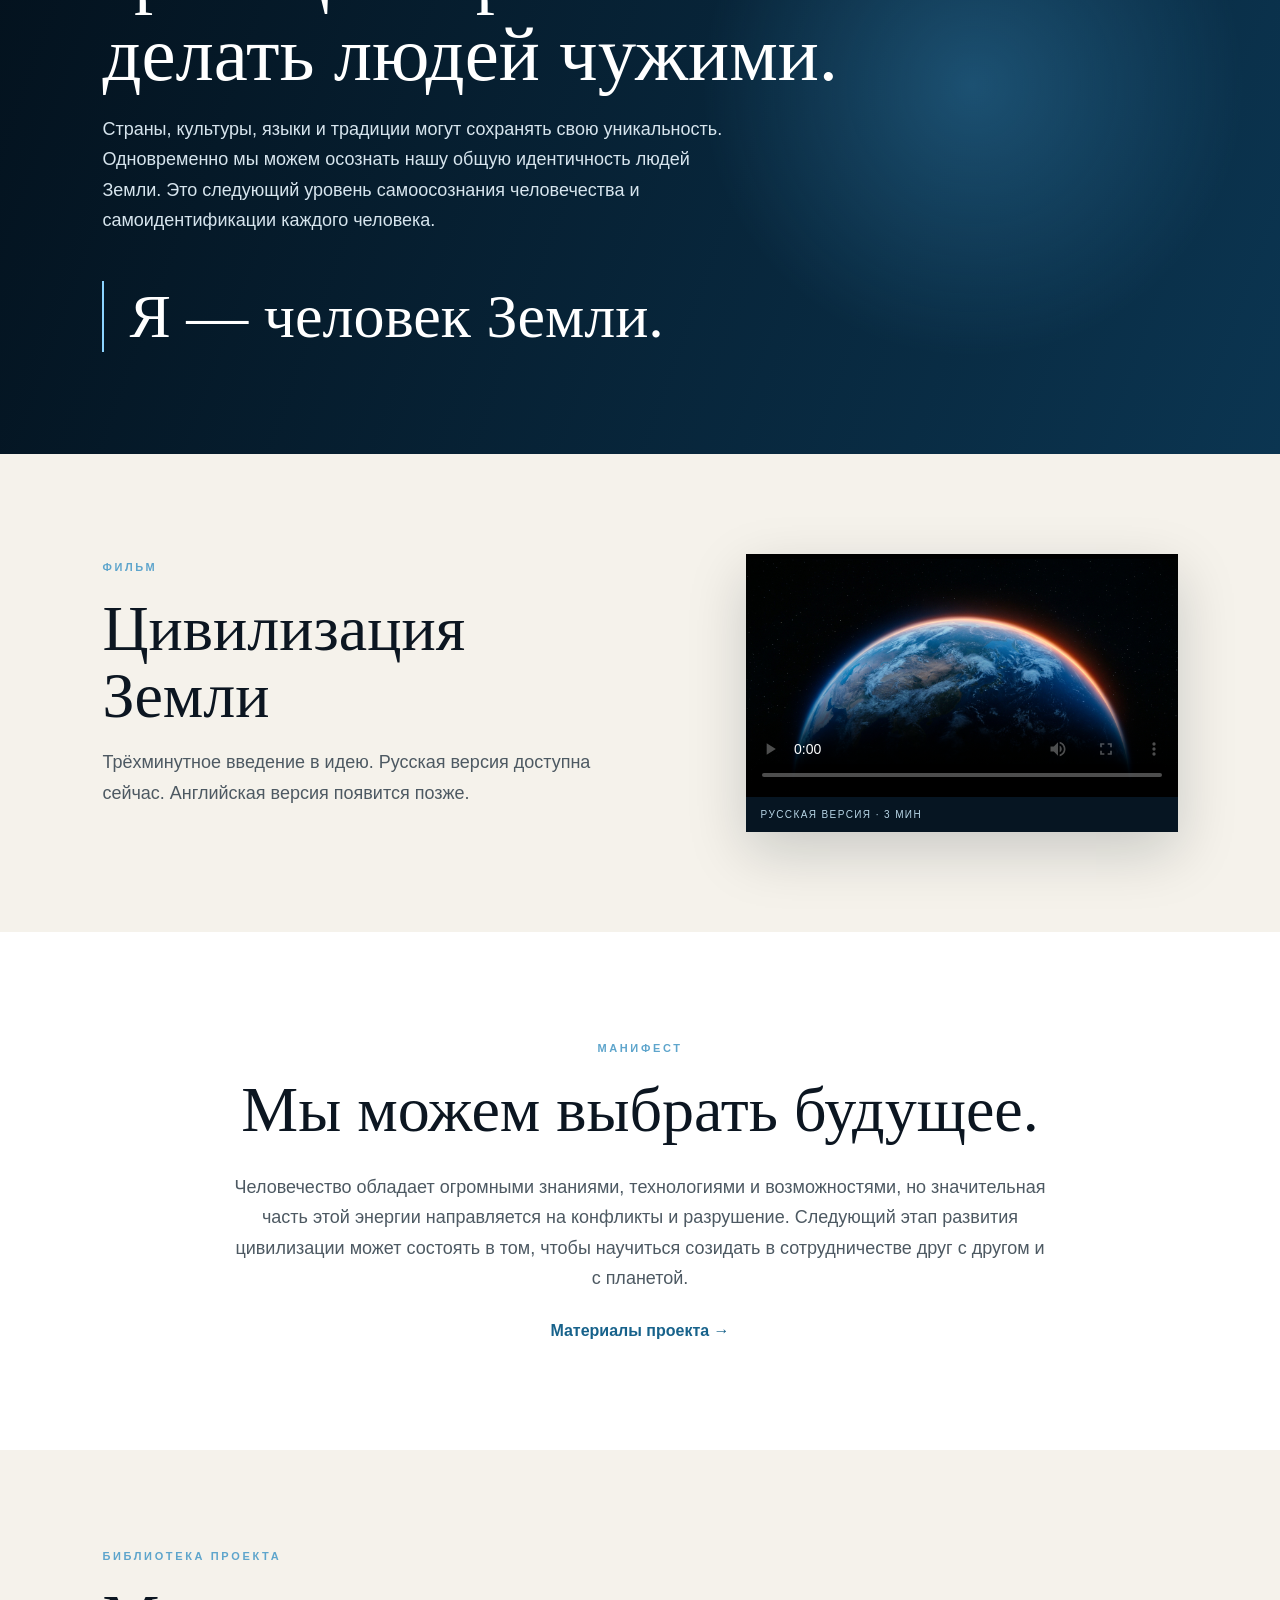
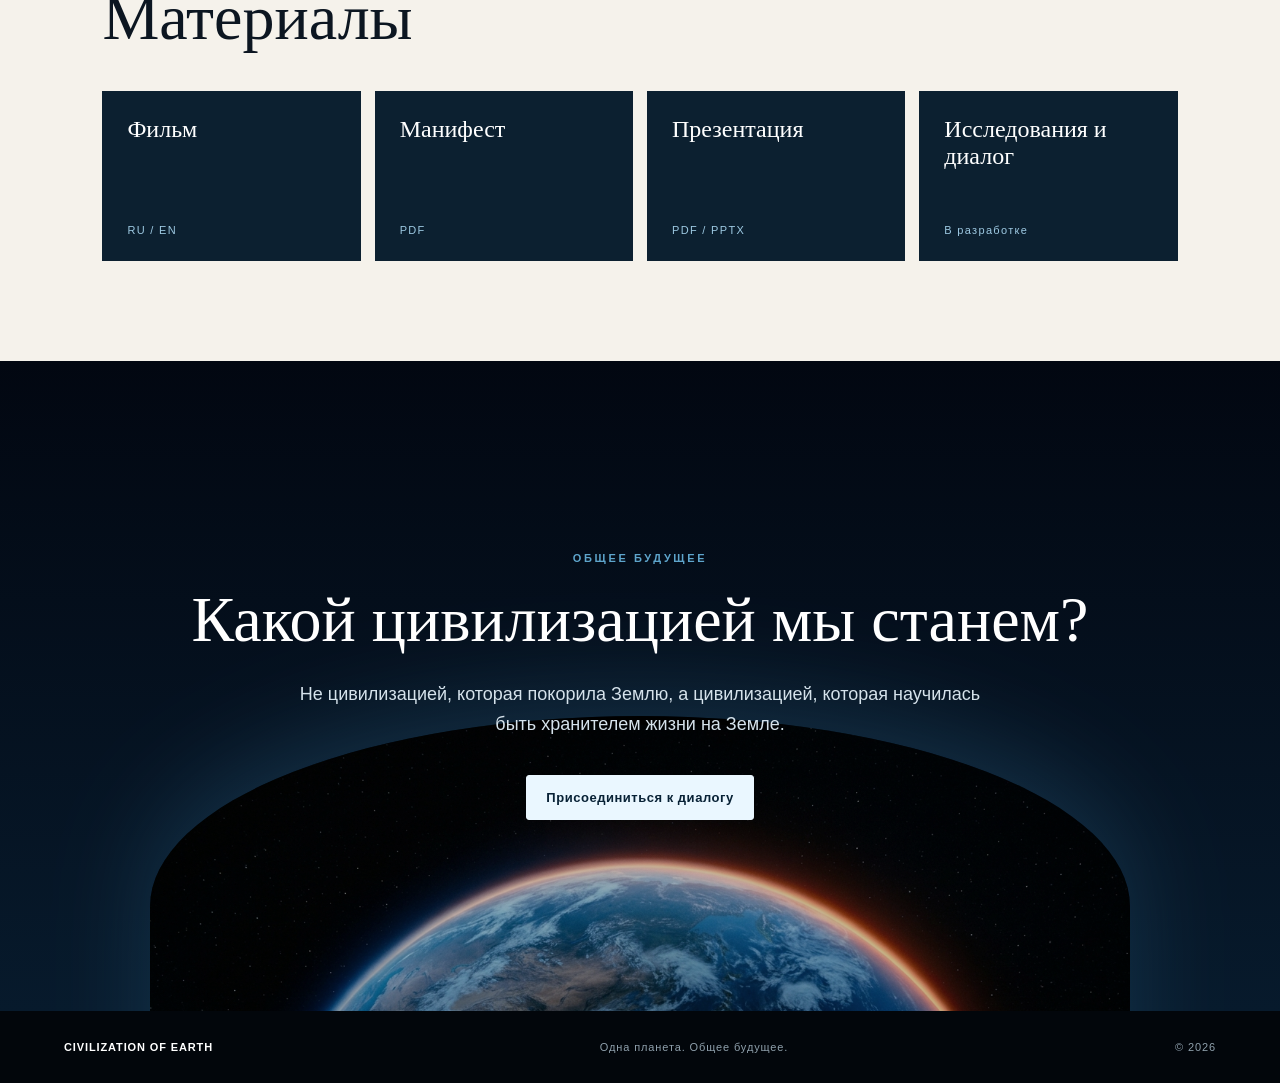
==== commit 909470b8: "Add files via upload" ====
--- a/index.html
+++ b/index.html
@@ -1,24 +1,55 @@
 <!doctype html>
-<html lang="en">
+<html lang="ru">
 <head>
 <meta charset="utf-8"><meta name="viewport" content="width=device-width,initial-scale=1">
-<title>Civilization of Earth</title>
-<meta name="description" content="Humanity can choose a different future — one centered on human development, cooperation and the preservation of life on Earth.">
+<title>Цивилизация Земли</title>
+<meta name="description" content="Humanity can choose a future centered on human development, cooperation and the preservation of life on Earth.">
 <link rel="stylesheet" href="styles.css">
+
+<style>
+.language-picker{position:relative;display:inline-block}
+.language-picker>button{background:transparent;border:1px solid rgba(255,255,255,.35);border-radius:999px;padding:8px 13px;color:inherit;cursor:pointer;font:inherit}
+.language-dropdown{display:none;position:absolute;right:0;top:calc(100% + 8px);z-index:1000;min-width:190px;max-height:70vh;overflow:auto;background:#f8f4ea;color:#132238;border:1px solid rgba(19,34,56,.18);border-radius:12px;padding:7px;box-shadow:0 14px 40px rgba(0,0,0,.18);text-align:left}
+.language-picker.open .language-dropdown{display:block}
+.language-dropdown a{display:block;padding:8px 10px;border-radius:7px;color:#132238;text-decoration:none;white-space:nowrap}
+.language-dropdown a:hover{background:rgba(19,34,56,.08)}
+html[dir="rtl"] .language-dropdown{right:auto;left:0;text-align:right}
+</style>
 </head>
 <body>
-<header class="nav"><a class="brand" href="#top">CIVILIZATION OF EARTH</a><nav><a href="#vision" data-i18n="navVision">Vision</a><a href="#film" data-i18n="navFilm">Film</a><a href="#materials" data-i18n="navMaterials">Materials</a><a href="#contact" data-i18n="navContact">Contact</a></nav><div class="langs"><button class="active" data-lang="en">EN</button><button data-lang="ru">RU</button><button disabled title="Coming later">UA</button><button class="menu">☰</button></div></header>
+<header class="nav"><a class="brand" href="#top">CIVILIZATION OF EARTH</a><nav><a href="#vision" data-i18n="navИдея">Идея</a><a href="#film" data-i18n="navФильм">Фильм</a><a href="#materials" data-i18n="navМатериалы">Материалы</a><a href="#contact" data-i18n="navКонтакты">Контакты</a></nav><div class="langs"><div class="language-picker"><button type="button" aria-label="Choose language">🌐 Language</button><div class="language-dropdown"><a href="index.html" lang="ru" dir="ltr">Русский</a>
+<a href="en/index.html" lang="en" dir="ltr">English</a>
+<a href="uk/index.html" lang="uk" dir="ltr">Українська</a>
+<a href="ar/index.html" lang="ar" dir="rtl">العربية</a>
+<a href="zh/index.html" lang="zh" dir="ltr">中文</a>
+<a href="es/index.html" lang="es" dir="ltr">Español</a>
+<a href="fr/index.html" lang="fr" dir="ltr">Français</a>
+<a href="hi/index.html" lang="hi" dir="ltr">हिन्दी</a>
+<a href="pt/index.html" lang="pt" dir="ltr">Português</a>
+<a href="de/index.html" lang="de" dir="ltr">Deutsch</a>
+<a href="tr/index.html" lang="tr" dir="ltr">Türkçe</a>
+<a href="he/index.html" lang="he" dir="rtl">עברית</a>
+<a href="ja/index.html" lang="ja" dir="ltr">日本語</a>
+<a href="ko/index.html" lang="ko" dir="ltr">한국어</a></div></div><button class="menu">☰</button></div></header>
 <main id="top">
-<section class="hero"><img class="heroEarth" src="images/hero-earth.jpg" alt="Earth seen from space"><div class="heroShade"></div><div class="heroContent"><div class="eyebrow" data-i18n="eyebrow">ONE PLANET · ONE HUMAN FUTURE</div><h1>CIVILIZATION<br>OF EARTH</h1><p class="heroStatement" data-i18n="heroStatement">Humanity can choose a different future.</p><p data-i18n="heroText">A future in which human development, cooperation and the preservation of life become more important than conflict and destruction.</p><div class="actions"><a class="btn primary" href="#film" data-i18n="watch">▶ Watch the film</a><a class="btn" href="#manifesto" data-i18n="manifestoBtn">Read the manifesto</a></div></div><div class="scroll">↓</div></section>
-<section class="intro" id="vision"><div><div class="kicker" data-i18n="choiceKicker">A CIVILIZATIONAL CHOICE</div><h2 data-i18n="choiceTitle">Humanity has reached a point where its knowledge can either deepen division — or help create a shared future.</h2></div><p data-i18n="choiceText">Our knowledge and technologies give humanity an unprecedented ability to shape the future. The next stage of civilization’s development should not be defined by one part of humanity triumphing over another, but by our ability to preserve life, develop human capacities and create together.</p></section>
-<section class="split"><div class="panel image-city"><span data-i18n="knowledge">KNOWLEDGE · TECHNOLOGY · CREATION</span></div><div class="panel image-ruins"><span data-i18n="cost">CONFLICT · LOSS · DESTRUCTION</span></div></section>
-<section class="human"><div class="kicker" data-i18n="valueKicker">THE CENTRAL VALUE</div><h2 data-i18n="valueTitle">Human life and human development are at the center.</h2><p class="lead" data-i18n="valueText">Human development should become one of the central tasks of civilization: developing reason, consciousness and constructive abilities — the capacity to understand, investigate, create, care and cooperate.</p><div class="cards"><article><div class="cardImg img-child"></div><h3 data-i18n="card1t">Human development</h3><p data-i18n="card1p">Education, knowledge, health, reason, consciousness and the development of human capacities.</p></article><article><div class="cardImg img-science"></div><h3 data-i18n="card2t">Constructive abilities</h3><p data-i18n="card2p">The ability to understand, investigate, create, care, cooperate and turn knowledge into benefit for life.</p></article><article><div class="cardImg img-cosmos"></div><h3 data-i18n="card3t">Knowledge with open horizons</h3><p data-i18n="card3p">Open inquiry into humanity, consciousness, life, Earth and the Universe — clearly distinguishing facts, hypotheses and assumptions.</p></article></div></section>
-<section class="identity"><div class="identityText"><div class="kicker" data-i18n="identityKicker">A SHARED IDENTITY</div><h2 data-i18n="identityTitle">A world where borders no longer make people strangers.</h2><p data-i18n="identityText">Countries, cultures, languages and traditions can remain unique. At the same time, we can recognize an additional identity that belongs to everyone — our shared identity as people of Earth.</p><blockquote data-i18n="earthPerson">I am a human of Earth.</blockquote></div></section>
-<section class="film" id="film"><div><div class="kicker" data-i18n="filmKicker">THE FILM</div><h2 data-i18n="filmTitle">Civilization of Earth</h2><p data-i18n="filmText">A three-minute introduction to the idea. The Russian version is available now. An English version will follow.</p></div><div class="videoFrame"><video controls preload="metadata" poster="images/hero-earth.jpg"><source src="assets/civilization-of-earth-ru.mp4" type="video/mp4">Your browser does not support HTML5 video.</video><div class="videoNote">Russian version · 3 min</div></div></section>
-<section class="manifesto" id="manifesto"><div class="kicker" data-i18n="manifestoKicker">MANIFESTO</div><h2 data-i18n="manifestoTitle">We can choose a different future.</h2><p data-i18n="manifestoText">Humanity possesses vast knowledge, technologies and capabilities, yet directs a significant part of its energy toward conflict and destruction. The next stage of civilization’s development can be about learning to create in partnership with one another and with the planet.</p><a class="textLink" href="#materials" data-i18n="readMaterials">Explore project materials →</a></section>
-<section class="materials" id="materials"><div class="kicker" data-i18n="materialsKicker">PROJECT LIBRARY</div><h2 data-i18n="materialsTitle">Materials</h2><div class="materialGrid"><a href="#"><b data-i18n="m1">Film</b><span>RU / EN</span></a><a href="#"><b data-i18n="m2">Manifesto</b><span>PDF</span></a><a href="#"><b data-i18n="m3">Presentation</b><span>PDF / PPTX</span></a><a href="#"><b data-i18n="m4">Research & dialogue</b><span data-i18n="developing">Developing</span></a></div></section>
-<section class="closing" id="contact"><div class="earthGlow"></div><div class="closingContent"><div class="kicker" data-i18n="futureKicker">A COMMON FUTURE</div><h2 data-i18n="futureTitle">What kind of civilization will we become?</h2><p data-i18n="futureText">Not a civilization that conquered the Earth, but a civilization that learned to be a guardian of life on Earth.</p><a class="btn primary" href="mailto:contact@example.com" data-i18n="contactBtn">Join the dialogue</a></div></section>
+<section class="hero"><img class="heroEarth" src="images/hero-earth.jpg" alt="Earth seen from space"><div class="heroShade"></div><div class="heroContent"><div class="eyebrow" data-i18n="eyebrow">ОДНА ПЛАНЕТА · ОБЩЕЕ БУДУЩЕЕ</div><h1>CIVILIZATION<br>OF EARTH</h1><p class="heroStatement" data-i18n="heroStatement">Человечество может выбрать будущее.</p><p data-i18n="heroText">Будущее, в котором развитие человека, сотрудничество и сохранение жизни становятся важнее конфликтов и разрушения.</p><div class="actions"><a class="btn primary" href="#film" data-i18n="watch">▶ Смотреть фильм</a><a class="btn" href="#manifesto" data-i18n="manifestoBtn">Читать манифест</a></div></div><div class="scroll">↓</div></section>
+<section class="intro" id="vision"><div><div class="kicker" data-i18n="choiceKicker">ВЫБОР ВЕКТОРА РАЗВИТИЯ</div><h2 data-i18n="choiceTitle">Мы можем стать цивилизацией созидателей, единой системой жизни на планете.</h2></div><p data-i18n="choiceText">Наши знания и технологии дают человечеству беспрецедентную возможность формировать будущее. Следующий этап развития цивилизации должен определяться не насилием одной части человечества над другой, а нашей способностью сохранять жизнь, развивать человеческие способности, созидать.</p></section>
+<section class="split"><div class="panel image-city"><span data-i18n="knowledge">ЗНАНИЯ · ТЕХНОЛОГИИ · СОЗИДАНИЕ</span></div><div class="panel image-ruins"><span data-i18n="cost">КОНФЛИКТ · ПОТЕРИ · РАЗРУШЕНИЕ</span></div></section>
+<section class="human"><div class="kicker" data-i18n="valueKicker">ГЛАВНАЯ ЦЕННОСТЬ</div><h2 data-i18n="valueTitle">Самоидентификация каждого человека.</h2><p class="lead" data-i18n="valueText">Развитие человека должно стать одной из главных задач цивилизации: развитие разума, понимания своего «Я» и созидательных способностей — способности изучать, создавать, заботиться и сотрудничать.</p><div class="cards"><article><div class="cardImg img-child"></div><h3 data-i18n="card1t">Развитие человека</h3><p data-i18n="card1p">Образование, знания, здоровье, разум, сознание и развитие человеческих способностей.</p></article><article><div class="cardImg img-science"></div><h3 data-i18n="card2t">Созидательные способности</h3><p data-i18n="card2p">Способность понимать, исследовать, работать и развиваться совместно.</p></article><article><div class="cardImg img-cosmos"></div><h3 data-i18n="card3t">Познание с открытыми горизонтами</h3><p data-i18n="card3p">Открытое исследование человека, сознания, жизни, Земли и Вселенной — с чётким разделением фактов, гипотез и предположений.</p></article></div></section>
+<section class="identity"><div class="identityText"><div class="kicker" data-i18n="identityKicker">ОБЩАЯ ИДЕНТИЧНОСТЬ</div><h2 data-i18n="identityTitle">Мир, в котором границы перестают делать людей чужими.</h2><p data-i18n="identityText">Страны, культуры, языки и традиции могут сохранять свою уникальность. Одновременно мы можем осознать нашу общую идентичность людей Земли. Это следующий уровень самоосознания человечества и самоидентификации каждого человека.</p><blockquote data-i18n="earthPerson">Я — человек Земли.</blockquote></div></section>
+<section class="film" id="film"><div><div class="kicker" data-i18n="filmKicker">ФИЛЬМ</div><h2 data-i18n="filmTitle">Цивилизация Земли</h2><p data-i18n="filmText">Трёхминутное введение в идею. Русская версия доступна сейчас. Английская версия появится позже.</p></div><div class="videoFrame"><video controls preload="metadata" poster="images/hero-earth.jpg"><source src="assets/civilization-of-earth-ru.mp4" type="video/mp4">Your browser does not support HTML5 video.</video><div class="videoNote">Русская версия · 3 мин</div></div></section>
+<section class="manifesto" id="manifesto"><div class="kicker" data-i18n="manifestoKicker">МАНИФЕСТ</div><h2 data-i18n="manifestoTitle">Мы можем выбрать будущее.</h2><p data-i18n="manifestoText">Человечество обладает огромными знаниями, технологиями и возможностями, но значительная часть этой энергии направляется на конфликты и разрушение. Следующий этап развития цивилизации может состоять в том, чтобы научиться созидать в сотрудничестве друг с другом и с планетой.</p><a class="textLink" href="#materials" data-i18n="readМатериалы">Материалы проекта →</a></section>
+<section class="materials" id="materials"><div class="kicker" data-i18n="materialsKicker">БИБЛИОТЕКА ПРОЕКТА</div><h2 data-i18n="materialsTitle">Материалы</h2><div class="materialGrid"><a href="#"><b data-i18n="m1">Фильм</b><span>RU / EN</span></a><a href="#"><b data-i18n="m2">Манифест</b><span>PDF</span></a><a href="#"><b data-i18n="m3">Презентация</b><span>PDF / PPTX</span></a><a href="#"><b data-i18n="m4">Исследования и диалог</b><span data-i18n="developing">В разработке</span></a></div></section>
+<section class="closing" id="contact"><div class="earthGlow"></div><div class="closingContent"><div class="kicker" data-i18n="futureKicker">ОБЩЕЕ БУДУЩЕЕ</div><h2 data-i18n="futureTitle">Какой цивилизацией мы станем?</h2><p data-i18n="futureText">Не цивилизацией, которая покорила Землю, а цивилизацией, которая научилась быть хранителем жизни на Земле.</p><a class="btn primary" href="mailto:contact@example.com" data-i18n="contactBtn">Присоединиться к диалогу</a></div></section>
 </main>
-<footer><b>CIVILIZATION OF EARTH</b><span data-i18n="footer">One planet. A shared future.</span><span>© 2026</span></footer>
-<script src="script.js"></script>
+<footer><b>CIVILIZATION OF EARTH</b><span data-i18n="footer">Одна планета. Общее будущее.</span><span>© 2026</span></footer>
+
+
+<script>
+document.addEventListener('click',function(e){
+ const p=e.target.closest('.language-picker');
+ document.querySelectorAll('.language-picker.open').forEach(x=>{if(x!==p)x.classList.remove('open')});
+ if(e.target.closest('.language-picker>button')){e.preventDefault();p.classList.toggle('open');}
+});
+</script>
 </body></html>
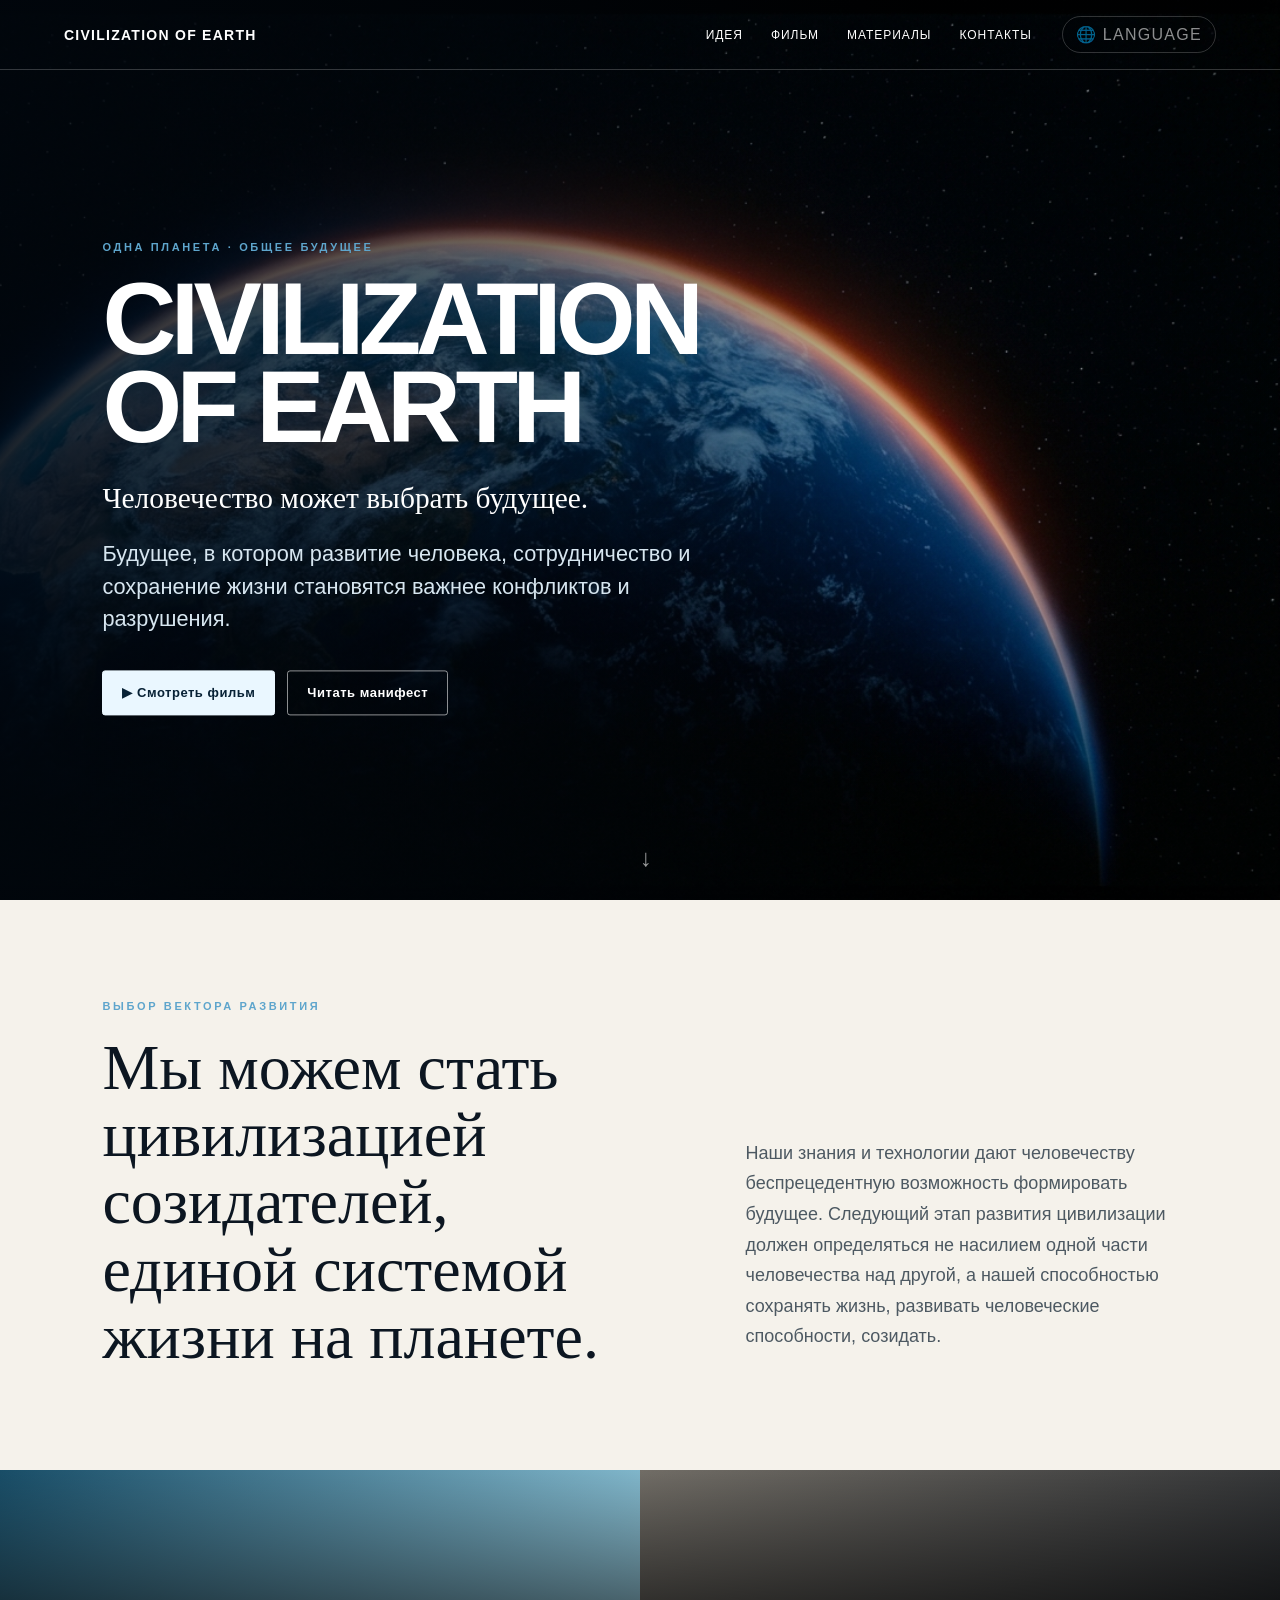
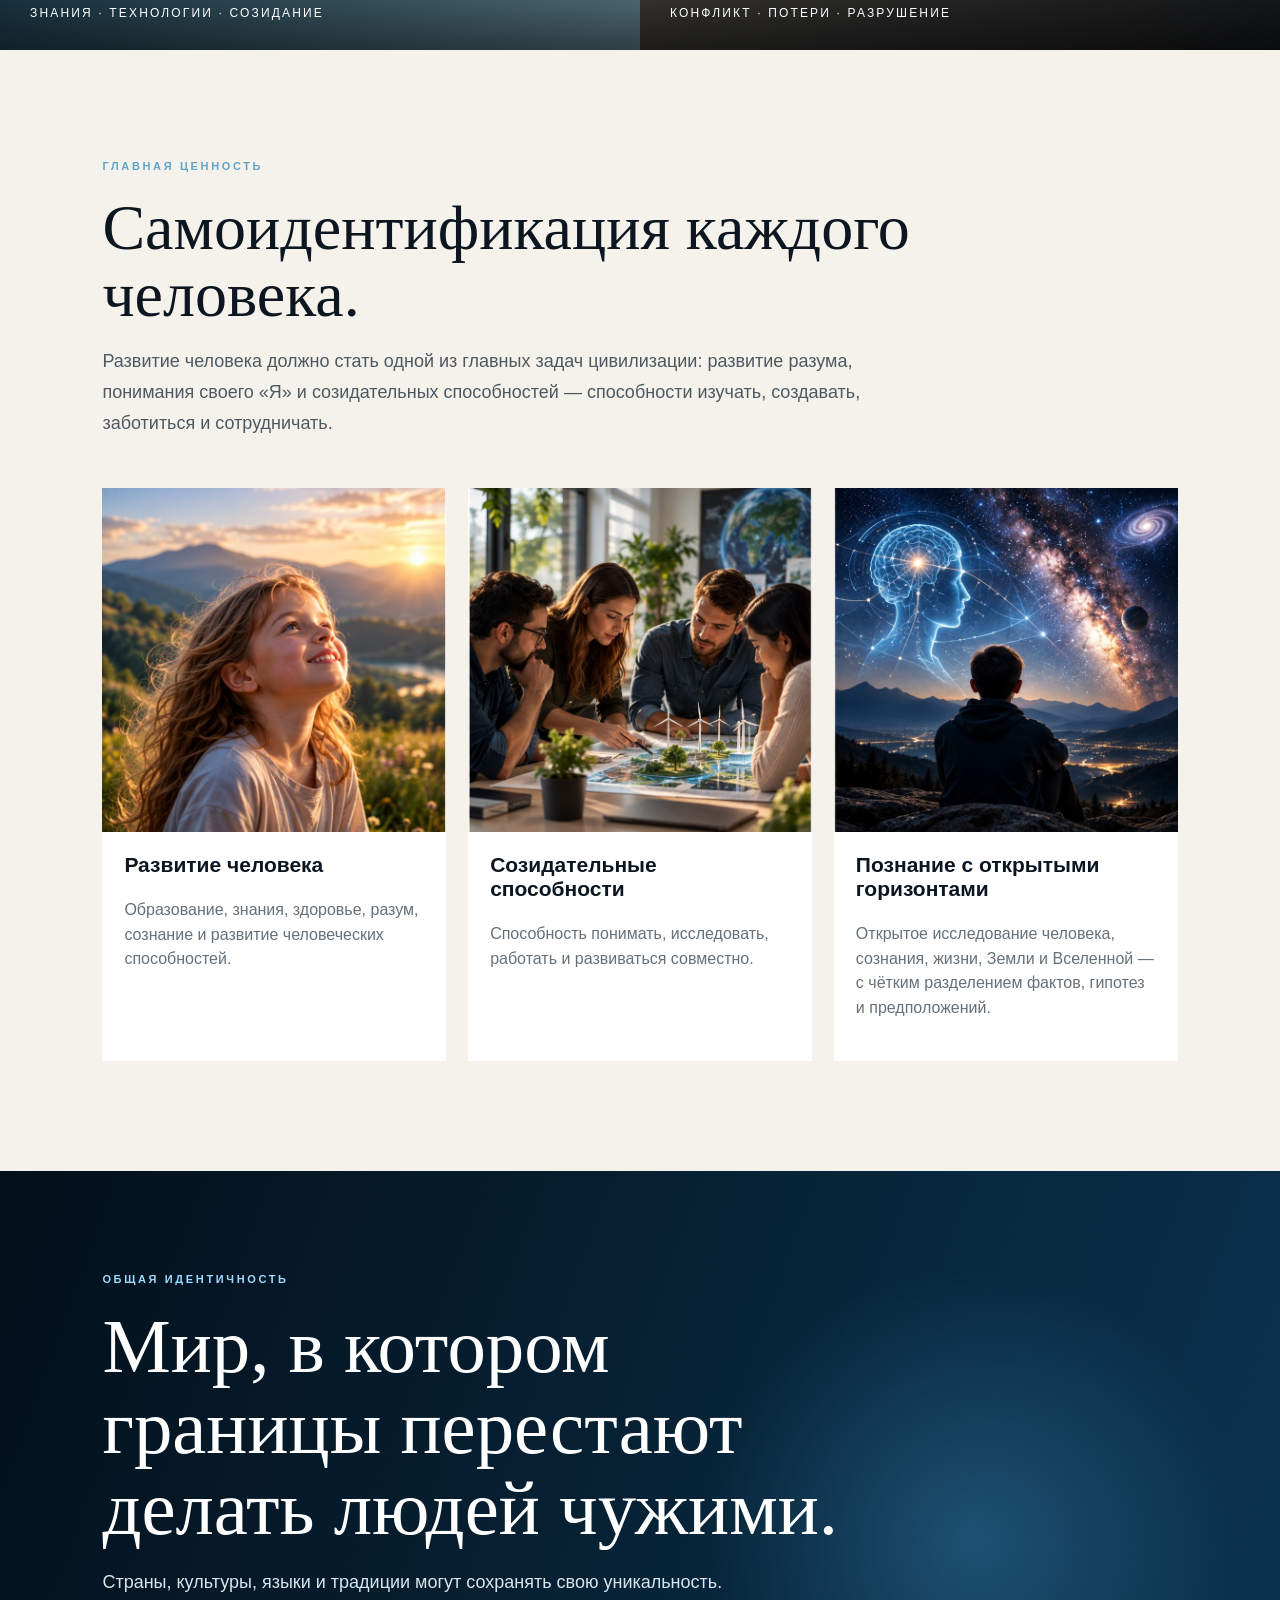
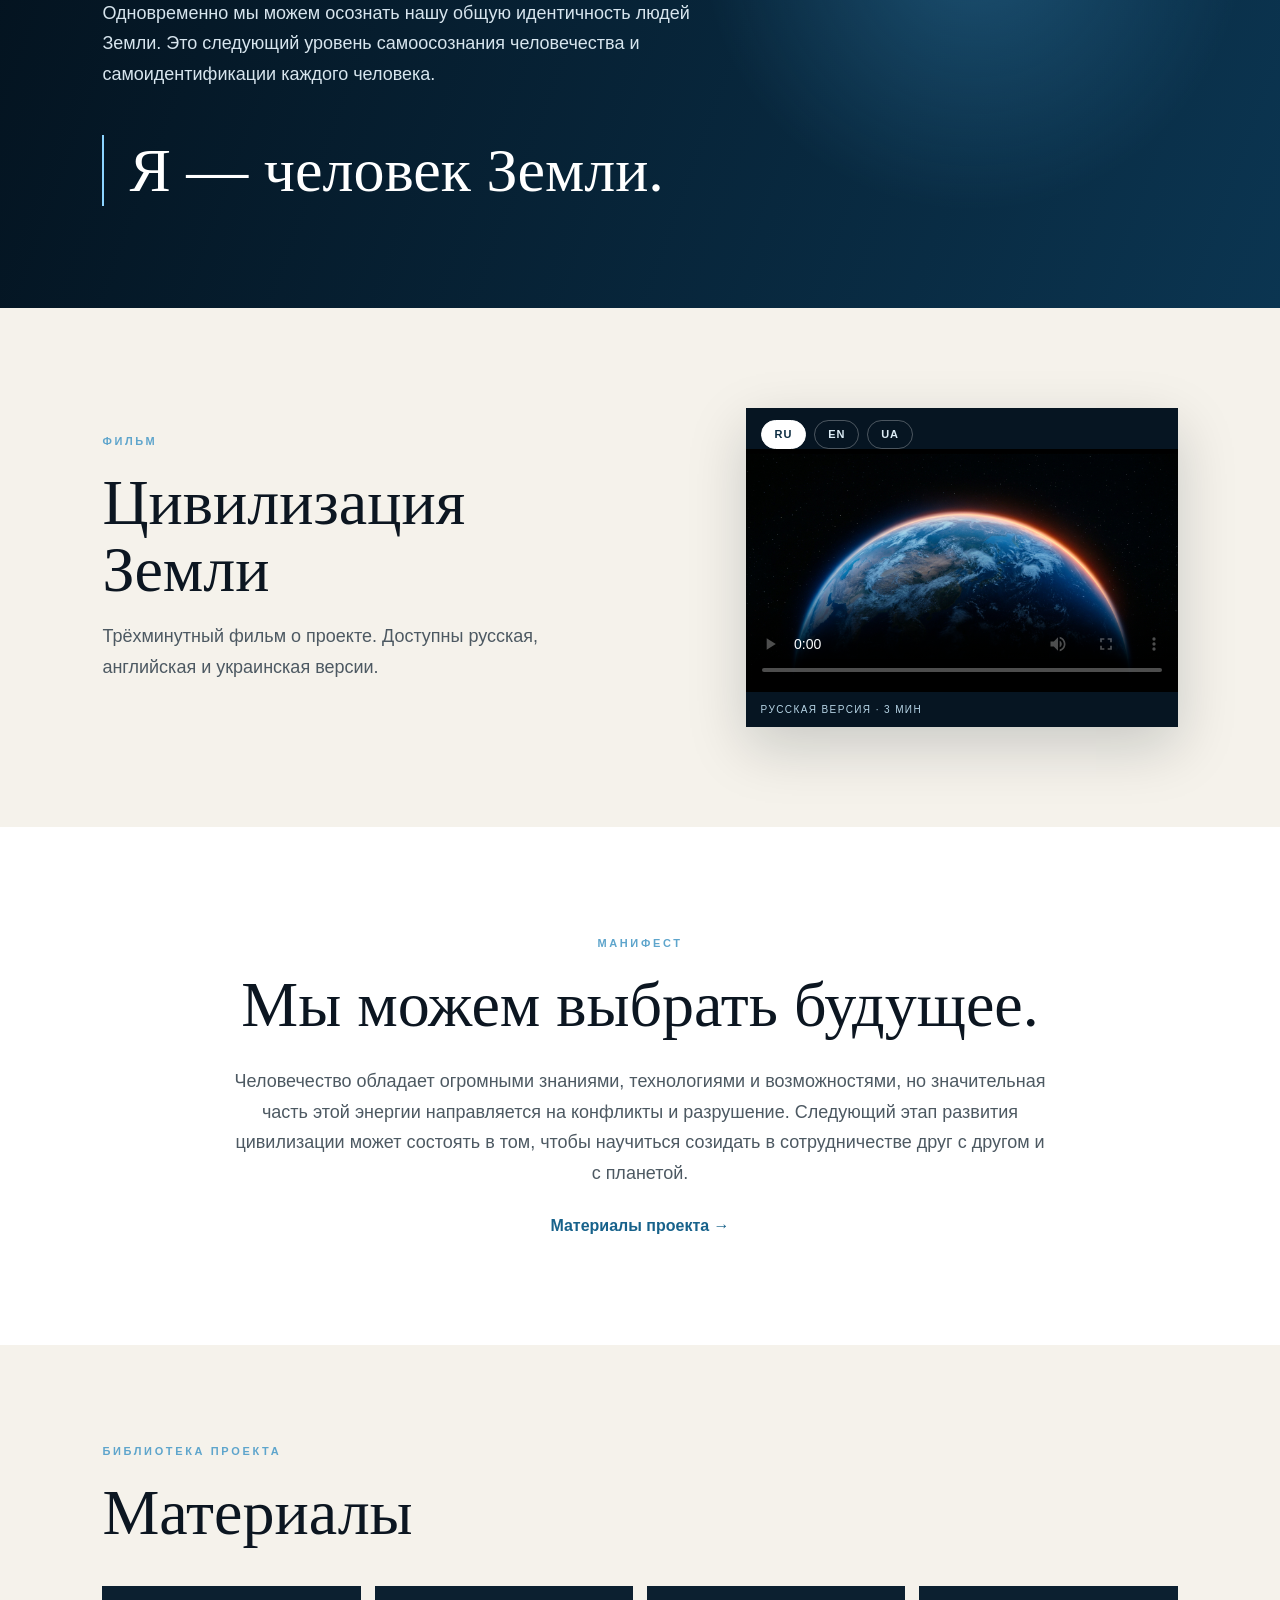
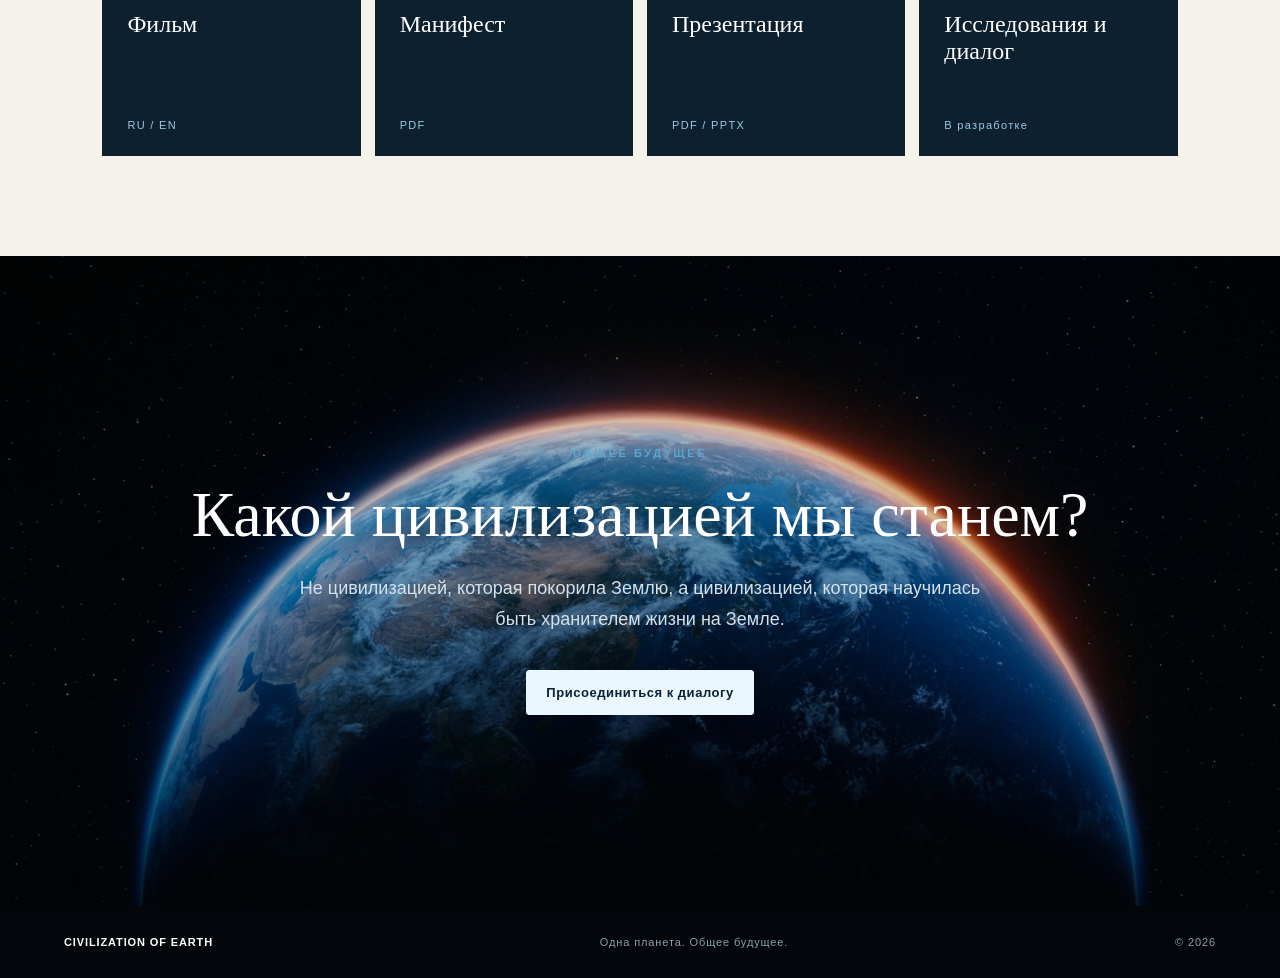
==== commit 5d8dac07: "Add files via upload" ====
--- a/index.html
+++ b/index.html
@@ -37,7 +37,7 @@
 <section class="split"><div class="panel image-city"><span data-i18n="knowledge">ЗНАНИЯ · ТЕХНОЛОГИИ · СОЗИДАНИЕ</span></div><div class="panel image-ruins"><span data-i18n="cost">КОНФЛИКТ · ПОТЕРИ · РАЗРУШЕНИЕ</span></div></section>
 <section class="human"><div class="kicker" data-i18n="valueKicker">ГЛАВНАЯ ЦЕННОСТЬ</div><h2 data-i18n="valueTitle">Самоидентификация каждого человека.</h2><p class="lead" data-i18n="valueText">Развитие человека должно стать одной из главных задач цивилизации: развитие разума, понимания своего «Я» и созидательных способностей — способности изучать, создавать, заботиться и сотрудничать.</p><div class="cards"><article><div class="cardImg img-child"></div><h3 data-i18n="card1t">Развитие человека</h3><p data-i18n="card1p">Образование, знания, здоровье, разум, сознание и развитие человеческих способностей.</p></article><article><div class="cardImg img-science"></div><h3 data-i18n="card2t">Созидательные способности</h3><p data-i18n="card2p">Способность понимать, исследовать, работать и развиваться совместно.</p></article><article><div class="cardImg img-cosmos"></div><h3 data-i18n="card3t">Познание с открытыми горизонтами</h3><p data-i18n="card3p">Открытое исследование человека, сознания, жизни, Земли и Вселенной — с чётким разделением фактов, гипотез и предположений.</p></article></div></section>
 <section class="identity"><div class="identityText"><div class="kicker" data-i18n="identityKicker">ОБЩАЯ ИДЕНТИЧНОСТЬ</div><h2 data-i18n="identityTitle">Мир, в котором границы перестают делать людей чужими.</h2><p data-i18n="identityText">Страны, культуры, языки и традиции могут сохранять свою уникальность. Одновременно мы можем осознать нашу общую идентичность людей Земли. Это следующий уровень самоосознания человечества и самоидентификации каждого человека.</p><blockquote data-i18n="earthPerson">Я — человек Земли.</blockquote></div></section>
-<section class="film" id="film"><div><div class="kicker" data-i18n="filmKicker">ФИЛЬМ</div><h2 data-i18n="filmTitle">Цивилизация Земли</h2><p data-i18n="filmText">Трёхминутное введение в идею. Русская версия доступна сейчас. Английская версия появится позже.</p></div><div class="videoFrame"><video controls preload="metadata" poster="images/hero-earth.jpg"><source src="assets/civilization-of-earth-ru.mp4" type="video/mp4">Your browser does not support HTML5 video.</video><div class="videoNote">Русская версия · 3 мин</div></div></section>
+<section class="film" id="film"><div><div class="kicker" data-i18n="filmKicker">ФИЛЬМ</div><h2 data-i18n="filmTitle">Цивилизация Земли</h2><p data-i18n="filmText">Трёхминутный фильм о проекте. Доступны русская, английская и украинская версии.</p></div><div class="videoFrame"><div class="videoLanguages" role="group" aria-label="Film language"><button class="videoLangBtn active" type="button" data-src="assets/civilization-of-earth-ru.mp4" data-note="Русская версия · 3 мин">RU</button><button class="videoLangBtn" type="button" data-src="assets/civilization-of-earth-en.mp4" data-note="English version · 3 min">EN</button><button class="videoLangBtn" type="button" data-src="assets/civilization-of-earth-uk.mp4" data-note="Українська версія · 3 хв">UA</button></div><video controls preload="metadata" poster="images/hero-earth.jpg"><source src="assets/civilization-of-earth-ru.mp4" type="video/mp4">Your browser does not support HTML5 video.</video><div class="videoNote">Русская версия · 3 мин</div></div></section>
 <section class="manifesto" id="manifesto"><div class="kicker" data-i18n="manifestoKicker">МАНИФЕСТ</div><h2 data-i18n="manifestoTitle">Мы можем выбрать будущее.</h2><p data-i18n="manifestoText">Человечество обладает огромными знаниями, технологиями и возможностями, но значительная часть этой энергии направляется на конфликты и разрушение. Следующий этап развития цивилизации может состоять в том, чтобы научиться созидать в сотрудничестве друг с другом и с планетой.</p><a class="textLink" href="#materials" data-i18n="readМатериалы">Материалы проекта →</a></section>
 <section class="materials" id="materials"><div class="kicker" data-i18n="materialsKicker">БИБЛИОТЕКА ПРОЕКТА</div><h2 data-i18n="materialsTitle">Материалы</h2><div class="materialGrid"><a href="#"><b data-i18n="m1">Фильм</b><span>RU / EN</span></a><a href="#"><b data-i18n="m2">Манифест</b><span>PDF</span></a><a href="#"><b data-i18n="m3">Презентация</b><span>PDF / PPTX</span></a><a href="#"><b data-i18n="m4">Исследования и диалог</b><span data-i18n="developing">В разработке</span></a></div></section>
 <section class="closing" id="contact"><div class="earthGlow"></div><div class="closingContent"><div class="kicker" data-i18n="futureKicker">ОБЩЕЕ БУДУЩЕЕ</div><h2 data-i18n="futureTitle">Какой цивилизацией мы станем?</h2><p data-i18n="futureText">Не цивилизацией, которая покорила Землю, а цивилизацией, которая научилась быть хранителем жизни на Земле.</p><a class="btn primary" href="mailto:contact@example.com" data-i18n="contactBtn">Присоединиться к диалогу</a></div></section>
@@ -52,4 +52,25 @@
  if(e.target.closest('.language-picker>button')){e.preventDefault();p.classList.toggle('open');}
 });
 </script>
+<script>
+// Film language switcher (RU / EN / UA)
+document.querySelectorAll('.videoFrame').forEach(function(frame){
+  const video=frame.querySelector('video');
+  const note=frame.querySelector('.videoNote');
+  const buttons=frame.querySelectorAll('.videoLangBtn');
+  buttons.forEach(function(btn){
+    btn.addEventListener('click',function(){
+      if(!video || btn.classList.contains('active')) return;
+      const wasPlaying=!video.paused;
+      buttons.forEach(function(b){b.classList.remove('active');});
+      btn.classList.add('active');
+      video.pause();
+      video.src=btn.dataset.src;
+      video.load();
+      if(note) note.textContent=btn.dataset.note || '';
+      if(wasPlaying) video.play().catch(function(){});
+    });
+  });
+});
+</script>
 </body></html>
--- a/styles.css
+++ b/styles.css
@@ -1 +1,39 @@
-:root{--ink:#0c1621;--blue:#6ebbe8;--deep:#020914;--paper:#f5f2eb;--line:rgba(255,255,255,.22)}*{box-sizing:border-box}html{scroll-behavior:smooth}body{margin:0;font-family:Arial,Helvetica,sans-serif;color:var(--ink);background:var(--paper)}.nav{height:70px;position:absolute;z-index:10;top:0;left:0;right:0;display:flex;align-items:center;padding:0 5vw;color:white;border-bottom:1px solid rgba(255,255,255,.2)}.brand{color:white;text-decoration:none;font-weight:800;letter-spacing:.09em;font-size:14px}.nav nav{margin-left:auto;display:flex;gap:28px}.nav nav a,.langs button{color:white;text-decoration:none;font-size:12px;letter-spacing:.08em;text-transform:uppercase}.langs{display:flex;gap:8px;margin-left:30px;align-items:center}.langs button{background:transparent;border:0;padding:6px;cursor:pointer;opacity:.55}.langs .active{opacity:1;border-bottom:1px solid white}.langs .menu{display:none;font-size:18px}.hero{height:100vh;min-height:680px;position:relative;color:white;background:radial-gradient(circle at 72% 42%,rgba(81,169,225,.25),transparent 24%),linear-gradient(115deg,#020711 10%,#071c30 60%,#03101c);overflow:hidden}.hero:after{content:"";position:absolute;inset:0;background:linear-gradient(90deg,rgba(1,7,14,.82) 0%,rgba(1,7,14,.48) 42%,rgba(1,7,14,.08) 72%);z-index:1}.heroEarth{position:absolute;inset:0;width:100%;height:100%;object-fit:cover;object-position:center right;z-index:0}.heroShade{position:absolute;inset:0;background:linear-gradient(180deg,rgba(0,0,0,.12),rgba(0,0,0,.2));z-index:1}.heroContent{position:absolute;z-index:2;left:8vw;top:50%;transform:translateY(-44%);width:min(650px,75vw)}.eyebrow,.kicker{font-size:11px;font-weight:800;letter-spacing:.24em;color:#5ea5cc;margin-bottom:22px}.hero h1{font-size:clamp(54px,8vw,112px);line-height:.86;letter-spacing:-.055em;margin:0 0 30px}.heroStatement{font-family:Georgia,serif;font-size:clamp(22px,2.3vw,34px)!important;line-height:1.2!important;margin:0 0 12px;color:#fff!important}.hero p{font-size:clamp(17px,1.7vw,23px);line-height:1.5;max-width:620px;color:#d7e6f0}.actions{display:flex;gap:12px;margin-top:34px;flex-wrap:wrap}.btn{display:inline-block;padding:14px 19px;border:1px solid rgba(255,255,255,.55);color:white;text-decoration:none;border-radius:3px;font-size:13px;font-weight:700;letter-spacing:.04em}.btn.primary{background:#eaf7ff;color:#082236;border-color:#eaf7ff}.scroll{position:absolute;z-index:3;bottom:28px;left:50%;font-size:24px;opacity:.6}.intro,.film{padding:100px 8vw;display:grid;grid-template-columns:1.1fr .9fr;gap:9vw;align-items:end}.intro h2,.human h2,.film h2,.manifesto h2,.materials h2,.closing h2,.identity h2{font-family:Georgia,serif;font-weight:400;font-size:clamp(38px,5vw,68px);line-height:1.05;margin:0}.intro p,.lead,.film p,.manifesto p,.identity p,.closing p{font-size:18px;line-height:1.7;color:#4d5962}.split{display:grid;grid-template-columns:1fr 1fr;min-height:430px}.panel{position:relative;display:flex;align-items:flex-end;padding:30px;color:white;background-size:cover;background-position:center}.panel:after{content:"";position:absolute;inset:0;background:linear-gradient(transparent,rgba(0,0,0,.7))}.panel span{position:relative;z-index:1;font-size:12px;letter-spacing:.18em}.image-city{background-image:linear-gradient(135deg,#184d67,#9dd3e6)}.image-ruins{background-image:linear-gradient(135deg,#716d66,#24272b)}.human{padding:110px 8vw}.human .lead{max-width:800px}.cards{display:grid;grid-template-columns:repeat(3,1fr);gap:22px;margin-top:50px}.cards article{background:white;padding-bottom:24px}.cardImg{height:240px;background-size:cover}.img-child{background:linear-gradient(135deg,#f4c47c,#7e9e9c)}.img-science{background:linear-gradient(135deg,#c9dfe6,#497783)}.img-cosmos{background:linear-gradient(135deg,#071426,#3b7093)}.cards h3,.cards p{margin-left:22px;margin-right:22px}.cards h3{font-size:21px}.cards p{line-height:1.55;color:#65717a}.identity{min-height:680px;color:white;display:flex;align-items:center;padding:8vw;background:radial-gradient(circle at 76% 50%,rgba(64,152,204,.35),transparent 26%),linear-gradient(110deg,#03101b,#0b3551)}.identityText{max-width:780px}.identity .kicker{color:#9edaff}.identity h2{font-size:clamp(46px,6vw,82px)}.identity p{color:#d7e5ee;max-width:650px}.identity blockquote{font-family:Georgia,serif;font-size:clamp(34px,5vw,62px);margin:45px 0 0;padding-left:25px;border-left:2px solid #8cd4ff}.film{align-items:center}.videoFrame{background:#061522;color:white;box-shadow:0 20px 55px rgba(5,20,30,.18)}.videoFrame video{display:block;width:100%;aspect-ratio:16/9;background:#000}.videoNote{padding:12px 15px;font-size:10px;letter-spacing:.14em;text-transform:uppercase;color:#b7d5e6}.play{width:76px;height:76px;border-radius:50%;border:1px solid rgba(255,255,255,.6);display:grid;place-items:center;padding-left:5px;font-size:25px}.videoPlaceholder span{font-size:11px;letter-spacing:.18em}.manifesto{padding:110px 18vw;text-align:center;background:white}.manifesto p{max-width:900px;margin:28px auto}.textLink{color:#17628b;font-weight:700;text-decoration:none}.materials{padding:100px 8vw}.materialGrid{display:grid;grid-template-columns:repeat(4,1fr);gap:14px;margin-top:40px}.materialGrid a{min-height:170px;padding:25px;background:#0c2030;color:white;text-decoration:none;display:flex;flex-direction:column;justify-content:space-between}.materialGrid b{font-family:Georgia,serif;font-size:24px;font-weight:400}.materialGrid span{font-size:11px;letter-spacing:.12em;color:#9ec9e2}.closing{min-height:650px;background:linear-gradient(180deg,#020711,#071a2c);color:white;position:relative;overflow:hidden;display:flex;align-items:center;justify-content:center;text-align:center;padding:8vw}.earthGlow{position:absolute;width:min(980px,82vw);height:min(560px,48vw);bottom:-265px;left:50%;transform:translateX(-50%);background:url("images/hero-earth.jpg") center 44%/cover no-repeat;border-radius:50% 50% 0 0/34% 34% 0 0;filter:saturate(.92) brightness(.78);box-shadow:0 -24px 100px rgba(84,190,255,.22)}.closingContent{position:relative;z-index:1;max-width:900px}.closing p{color:#d5e2eb;max-width:700px;margin:25px auto 35px}footer{background:#02060b;color:#8fa0ac;padding:30px 5vw;display:flex;gap:30px;justify-content:space-between;font-size:11px;letter-spacing:.08em}footer b{color:white}@media(max-width:800px){.nav{padding:0 20px}.nav nav{display:none}.langs{margin-left:auto}.langs .menu{display:block}.heroContent{left:24px;width:calc(100% - 48px)}.heroEarth{object-position:62% center}.hero:after{background:linear-gradient(90deg,rgba(1,7,14,.86),rgba(1,7,14,.28))}.intro,.film{grid-template-columns:1fr;padding:75px 24px;gap:25px}.split{grid-template-columns:1fr;min-height:620px}.human,.manifesto,.materials{padding:75px 24px}.cards,.materialGrid{grid-template-columns:1fr}.identity{padding:80px 24px}.cardImg{height:210px}footer{flex-direction:column;gap:10px}.brand{font-size:11px}}
+:root{--ink:#0c1621;--blue:#6ebbe8;--deep:#020914;--paper:#f5f2eb;--line:rgba(255,255,255,.22)}*{box-sizing:border-box}html{scroll-behavior:smooth}body{margin:0;font-family:Arial,Helvetica,sans-serif;color:var(--ink);background:var(--paper)}.nav{height:70px;position:absolute;z-index:10;top:0;left:0;right:0;display:flex;align-items:center;padding:0 5vw;color:white;border-bottom:1px solid rgba(255,255,255,.2)}.brand{color:white;text-decoration:none;font-weight:800;letter-spacing:.09em;font-size:14px}.nav nav{margin-left:auto;display:flex;gap:28px}.nav nav a,.langs button{color:white;text-decoration:none;font-size:12px;letter-spacing:.08em;text-transform:uppercase}.langs{display:flex;gap:8px;margin-left:30px;align-items:center}.langs button{background:transparent;border:0;padding:6px;cursor:pointer;opacity:.55}.langs .active{opacity:1;border-bottom:1px solid white}.langs .menu{display:none;font-size:18px}.hero{height:100vh;min-height:680px;position:relative;color:white;background:radial-gradient(circle at 72% 42%,rgba(81,169,225,.25),transparent 24%),linear-gradient(115deg,#020711 10%,#071c30 60%,#03101c);overflow:hidden}.hero:after{content:"";position:absolute;inset:0;background:linear-gradient(90deg,rgba(1,7,14,.82) 0%,rgba(1,7,14,.48) 42%,rgba(1,7,14,.08) 72%);z-index:1}.heroEarth{position:absolute;inset:0;width:100%;height:100%;object-fit:cover;object-position:center right;z-index:0}.heroShade{position:absolute;inset:0;background:linear-gradient(180deg,rgba(0,0,0,.12),rgba(0,0,0,.2));z-index:1}.heroContent{position:absolute;z-index:2;left:8vw;top:50%;transform:translateY(-44%);width:min(650px,75vw)}.eyebrow,.kicker{font-size:11px;font-weight:800;letter-spacing:.24em;color:#5ea5cc;margin-bottom:22px}.hero h1{font-size:clamp(54px,8vw,112px);line-height:.86;letter-spacing:-.055em;margin:0 0 30px}.heroStatement{font-family:Georgia,serif;font-size:clamp(22px,2.3vw,34px)!important;line-height:1.2!important;margin:0 0 12px;color:#fff!important}.hero p{font-size:clamp(17px,1.7vw,23px);line-height:1.5;max-width:620px;color:#d7e6f0}.actions{display:flex;gap:12px;margin-top:34px;flex-wrap:wrap}.btn{display:inline-block;padding:14px 19px;border:1px solid rgba(255,255,255,.55);color:white;text-decoration:none;border-radius:3px;font-size:13px;font-weight:700;letter-spacing:.04em}.btn.primary{background:#eaf7ff;color:#082236;border-color:#eaf7ff}.scroll{position:absolute;z-index:3;bottom:28px;left:50%;font-size:24px;opacity:.6}.intro,.film{padding:100px 8vw;display:grid;grid-template-columns:1.1fr .9fr;gap:9vw;align-items:end}.intro h2,.human h2,.film h2,.manifesto h2,.materials h2,.closing h2,.identity h2{font-family:Georgia,serif;font-weight:400;font-size:clamp(38px,5vw,68px);line-height:1.05;margin:0}.intro p,.lead,.film p,.manifesto p,.identity p,.closing p{font-size:18px;line-height:1.7;color:#4d5962}.split{display:grid;grid-template-columns:1fr 1fr;min-height:430px}.panel{position:relative;display:flex;align-items:flex-end;padding:30px;color:white;background-size:cover;background-position:center}.panel:after{content:"";position:absolute;inset:0;background:linear-gradient(transparent,rgba(0,0,0,.7))}.panel span{position:relative;z-index:1;font-size:12px;letter-spacing:.18em}.image-city{background-image:linear-gradient(135deg,#184d67,#9dd3e6)}.image-ruins{background-image:linear-gradient(135deg,#716d66,#24272b)}.human{padding:110px 8vw}.human .lead{max-width:800px}.cards{display:grid;grid-template-columns:repeat(3,1fr);gap:22px;margin-top:50px}.cards article{background:white;padding-bottom:24px}.cardImg{height:240px;background-size:cover}.img-child{background-image:url("images/human-development.jpg");background-position:center;background-size:cover}.img-science{background-image:url("images/constructive-abilities.jpg");background-position:center;background-size:cover}.img-cosmos{background-image:url("images/knowledge-open-horizons.jpg");background-position:center;background-size:cover}.cards h3,.cards p{margin-left:22px;margin-right:22px}.cards h3{font-size:21px}.cards p{line-height:1.55;color:#65717a}.identity{min-height:680px;color:white;display:flex;align-items:center;padding:8vw;background:radial-gradient(circle at 76% 50%,rgba(64,152,204,.35),transparent 26%),linear-gradient(110deg,#03101b,#0b3551)}.identityText{max-width:780px}.identity .kicker{color:#9edaff}.identity h2{font-size:clamp(46px,6vw,82px)}.identity p{color:#d7e5ee;max-width:650px}.identity blockquote{font-family:Georgia,serif;font-size:clamp(34px,5vw,62px);margin:45px 0 0;padding-left:25px;border-left:2px solid #8cd4ff}.film{align-items:center}.videoFrame{background:#061522;color:white;box-shadow:0 20px 55px rgba(5,20,30,.18)}.videoFrame video{display:block;width:100%;aspect-ratio:16/9;background:#000}.videoNote{padding:12px 15px;font-size:10px;letter-spacing:.14em;text-transform:uppercase;color:#b7d5e6}.play{width:76px;height:76px;border-radius:50%;border:1px solid rgba(255,255,255,.6);display:grid;place-items:center;padding-left:5px;font-size:25px}.videoPlaceholder span{font-size:11px;letter-spacing:.18em}.manifesto{padding:110px 18vw;text-align:center;background:white}.manifesto p{max-width:900px;margin:28px auto}.textLink{color:#17628b;font-weight:700;text-decoration:none}.materials{padding:100px 8vw}.materialGrid{display:grid;grid-template-columns:repeat(4,1fr);gap:14px;margin-top:40px}.materialGrid a{min-height:170px;padding:25px;background:#0c2030;color:white;text-decoration:none;display:flex;flex-direction:column;justify-content:space-between}.materialGrid b{font-family:Georgia,serif;font-size:24px;font-weight:400}.materialGrid span{font-size:11px;letter-spacing:.12em;color:#9ec9e2}.closing{min-height:650px;background:linear-gradient(180deg,#020711,#071a2c);color:white;position:relative;overflow:hidden;display:flex;align-items:center;justify-content:center;text-align:center;padding:8vw}.earthGlow{position:absolute;width:min(980px,82vw);height:min(560px,48vw);bottom:-265px;left:50%;transform:translateX(-50%);background:url("images/hero-earth.jpg") center 44%/cover no-repeat;border-radius:50% 50% 0 0/34% 34% 0 0;filter:saturate(.92) brightness(.78);box-shadow:0 -24px 100px rgba(84,190,255,.22)}.closingContent{position:relative;z-index:1;max-width:900px}.closing p{color:#d5e2eb;max-width:700px;margin:25px auto 35px}footer{background:#02060b;color:#8fa0ac;padding:30px 5vw;display:flex;gap:30px;justify-content:space-between;font-size:11px;letter-spacing:.08em}footer b{color:white}@media(max-width:800px){.nav{padding:0 20px}.nav nav{display:none}.langs{margin-left:auto}.langs .menu{display:block}.heroContent{left:24px;width:calc(100% - 48px)}.heroEarth{object-position:62% center}.hero:after{background:linear-gradient(90deg,rgba(1,7,14,.86),rgba(1,7,14,.28))}.intro,.film{grid-template-columns:1fr;padding:75px 24px;gap:25px}.split{grid-template-columns:1fr;min-height:620px}.human,.manifesto,.materials{padding:75px 24px}.cards,.materialGrid{grid-template-columns:1fr}.identity{padding:80px 24px}.cardImg{height:210px}footer{flex-direction:column;gap:10px}.brand{font-size:11px}}
+
+/* Film language switcher */
+.videoLanguages{display:flex;gap:8px;flex-wrap:wrap;padding:12px 15px 0;background:#061522}
+.videoLangBtn{appearance:none;border:1px solid rgba(255,255,255,.28);background:transparent;color:#dcecf5;padding:8px 13px;border-radius:999px;font:700 11px/1 Arial,sans-serif;letter-spacing:.08em;cursor:pointer;transition:.2s ease}
+.videoLangBtn:hover,.videoLangBtn.active{background:#fff;color:#0b2b40;border-color:#fff}
+.videoAvailability{margin-top:14px;font-size:13px;color:#65717a}
+@media(max-width:640px){.videoLanguages{gap:6px}.videoLangBtn{padding:8px 10px}}
+
+/* FINAL FIX: compact KNOWLEDGE/CONFLICT strip only. Card-photo heights are intentionally unchanged. */
+.split{min-height:180px;height:180px}
+.split .panel{min-height:180px;height:180px}
+
+/* Keep the three human-development card photographs at their original image height. */
+.cardImg{height:240px;background-size:cover;background-repeat:no-repeat}
+.img-child{background-image:url("images/human-development.jpg");background-position:center}
+.img-science{background-image:url("images/constructive-abilities.jpg");background-position:center}
+.img-cosmos{background-image:url("images/knowledge-open-horizons.jpg");background-position:center}
+
+/* Full-bleed closing image: sky and Earth form one background. */
+.closing{min-height:650px;background:linear-gradient(180deg,rgba(2,7,17,.16),rgba(3,14,27,.18)),url("images/hero-earth.jpg") center 42%/cover no-repeat}
+.earthGlow{display:none}
+
+@media(max-width:800px){
+  .split{height:auto;min-height:0;grid-template-columns:1fr}
+  .split .panel{height:180px;min-height:180px}
+  .cardImg{height:210px}
+  .closing{min-height:590px;background-position:center center}
+}
+
+/* SQUARE CARD PHOTOS — keep the image area square at every screen size. */
+.cardImg{
+  width:100%;
+  height:auto !important;
+  aspect-ratio:1 / 1;
+  background-size:cover;
+  background-repeat:no-repeat;
+  background-position:center;
+}
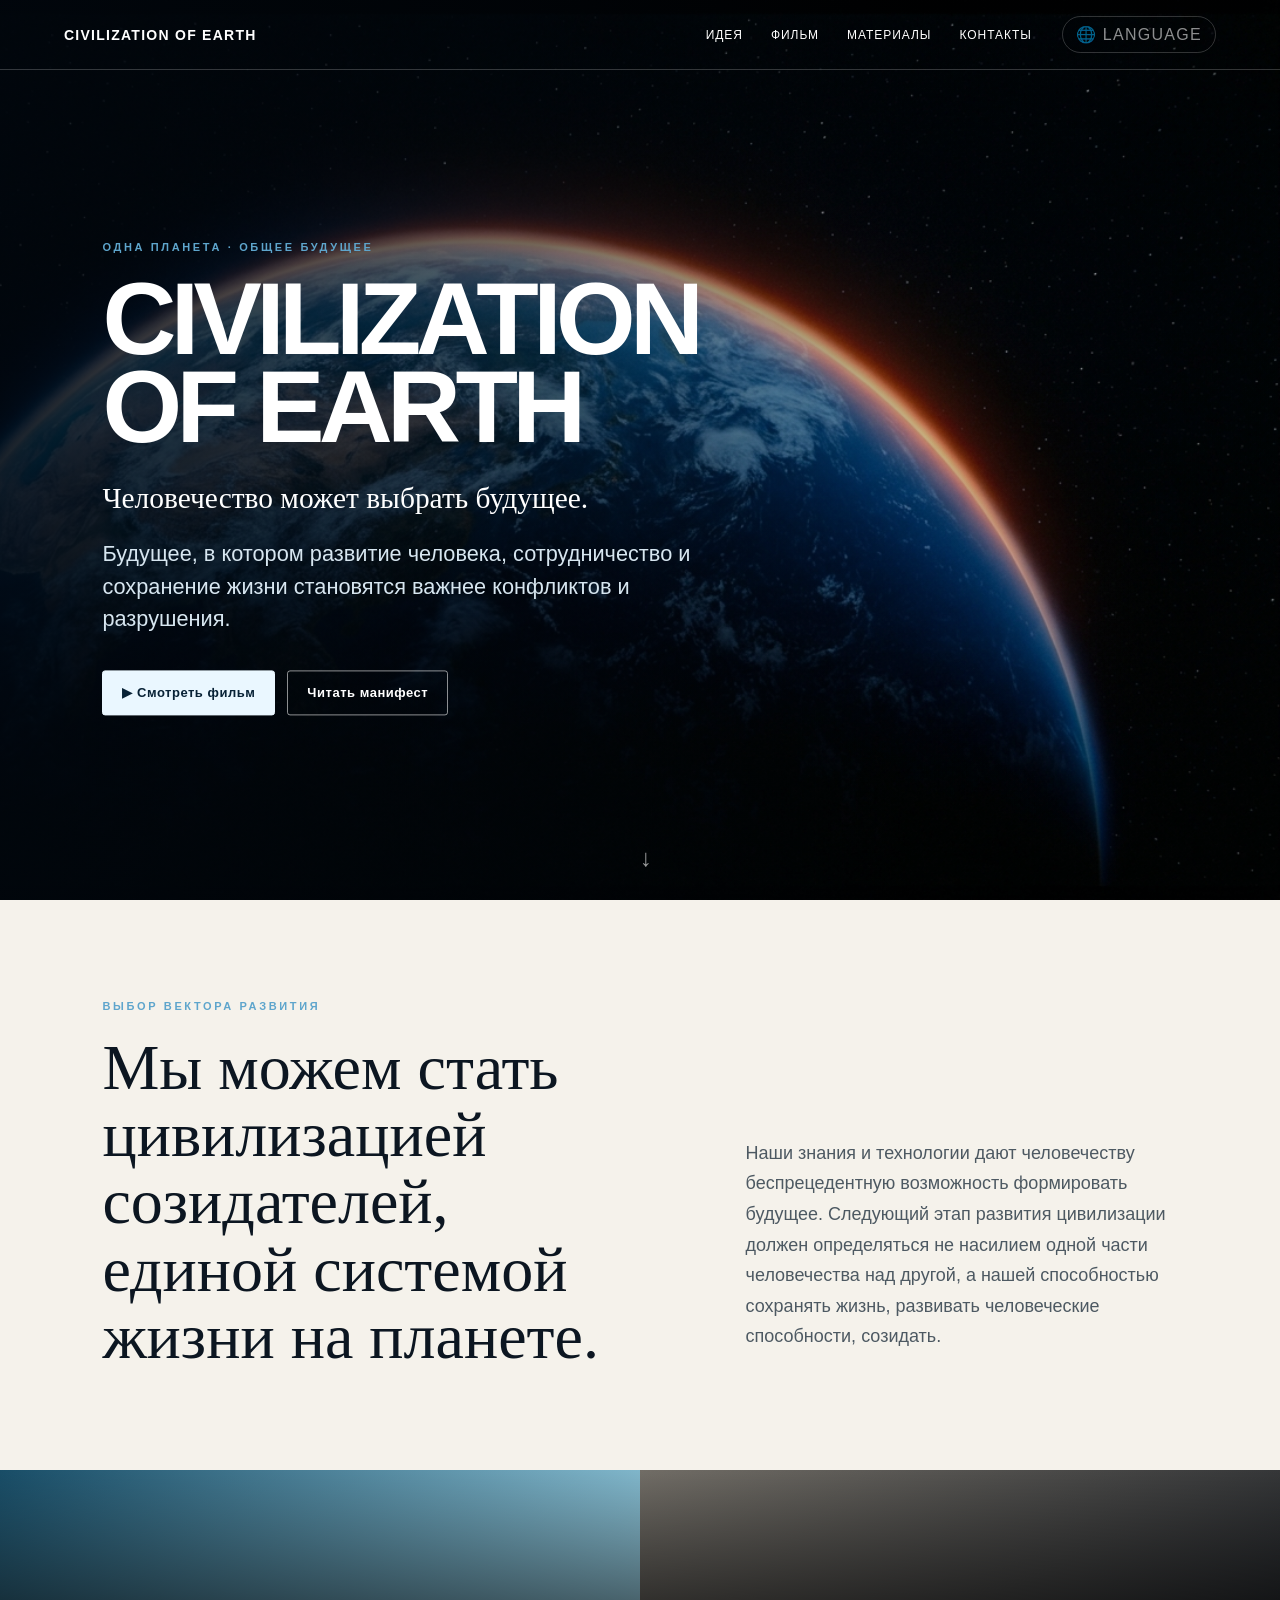
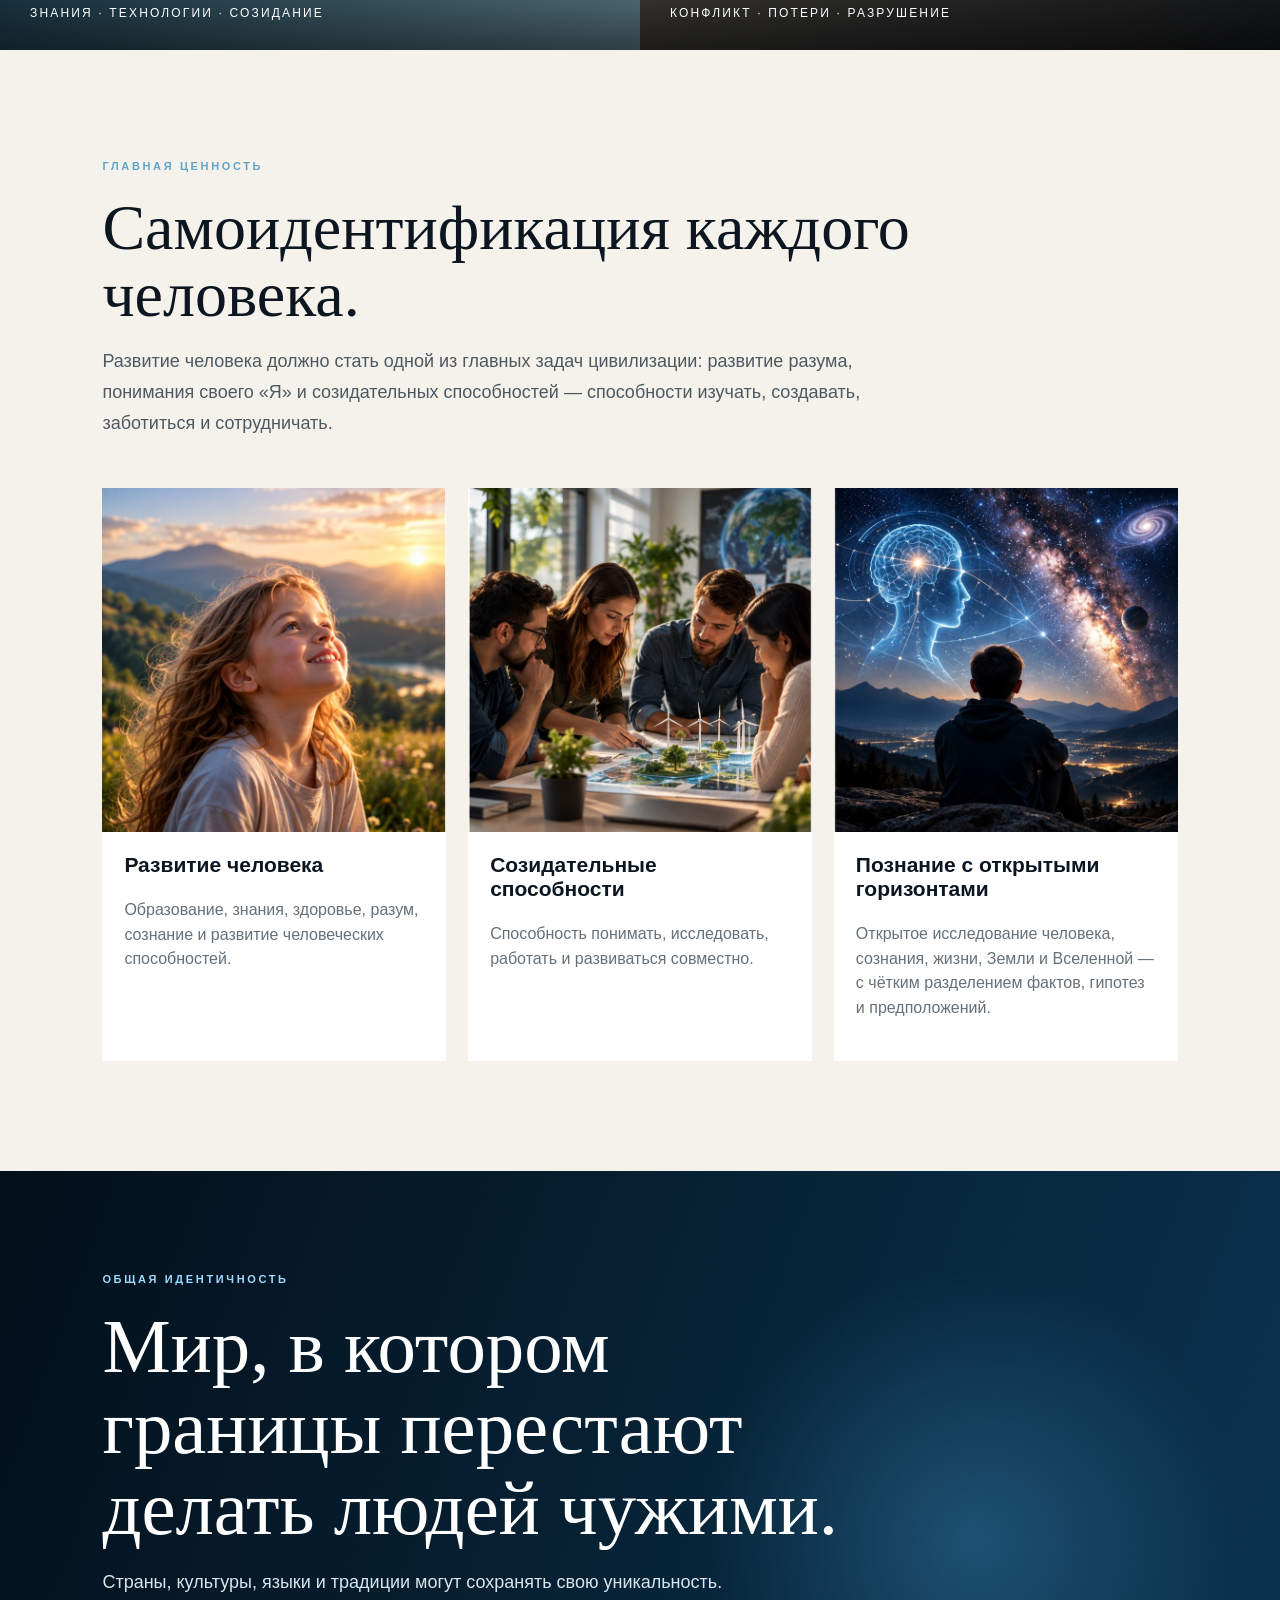
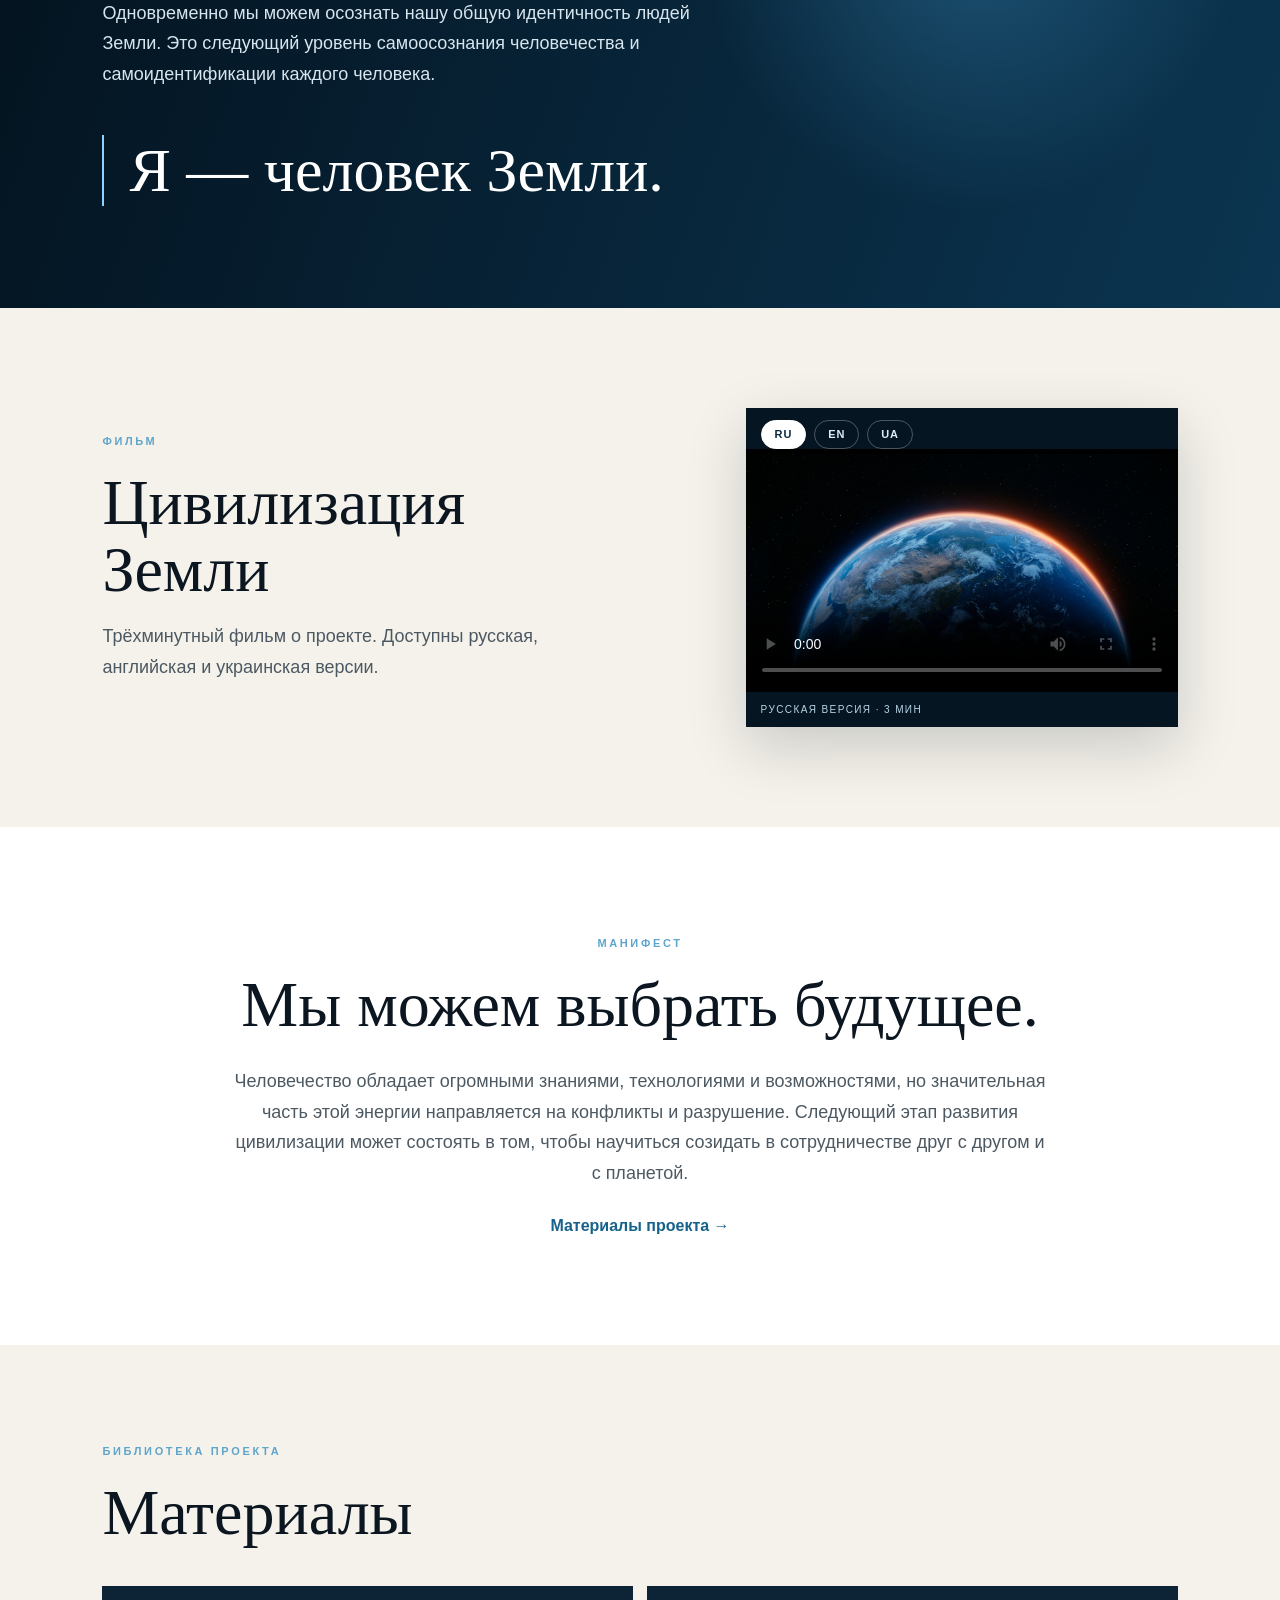
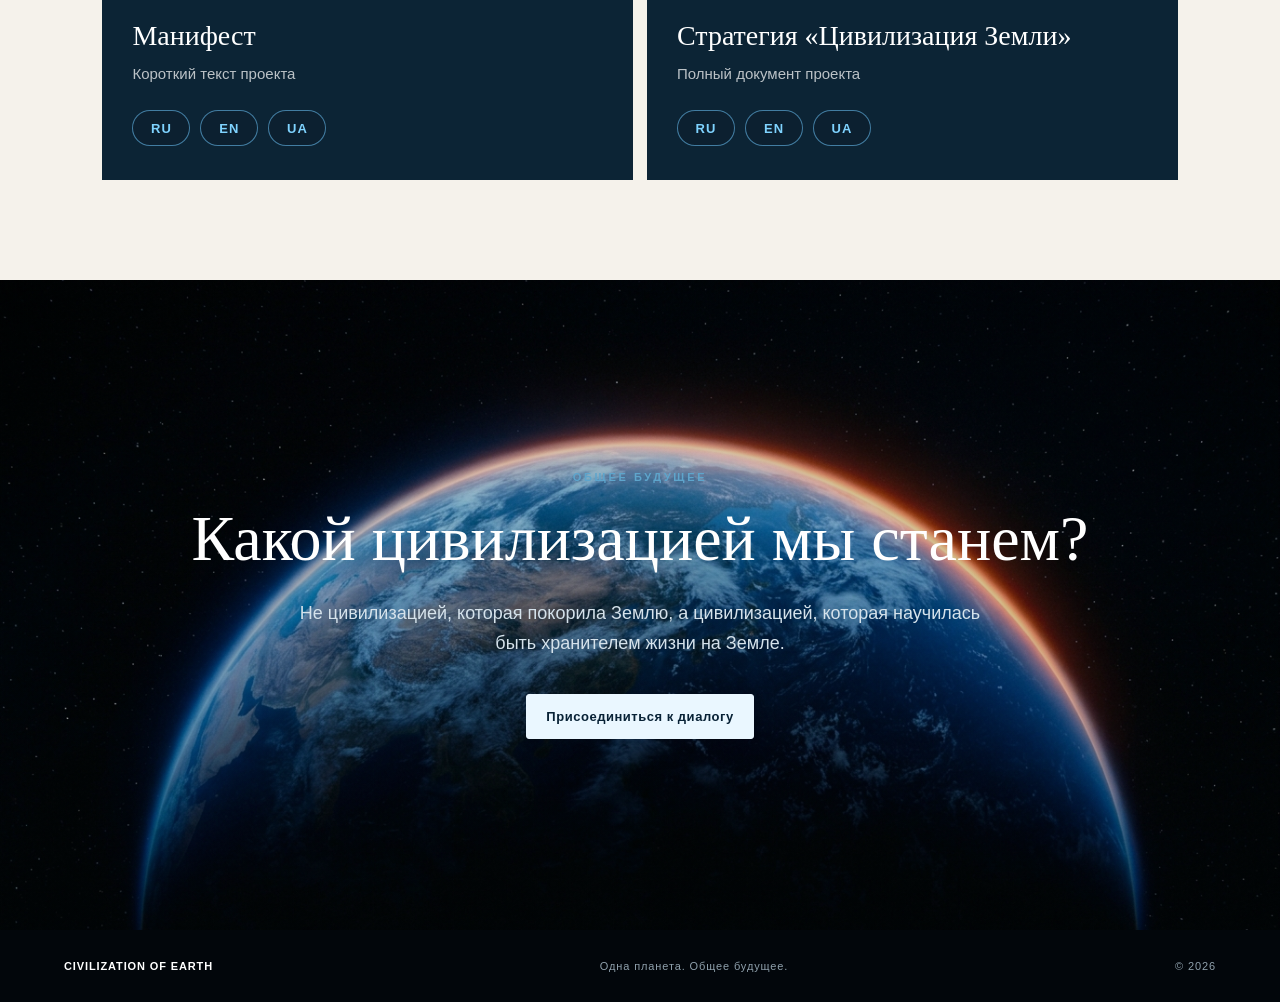
==== commit 5ea1d236: "Add files via upload" ====
--- a/index.html
+++ b/index.html
@@ -14,6 +14,15 @@
 .language-dropdown a{display:block;padding:8px 10px;border-radius:7px;color:#132238;text-decoration:none;white-space:nowrap}
 .language-dropdown a:hover{background:rgba(19,34,56,.08)}
 html[dir="rtl"] .language-dropdown{right:auto;left:0;text-align:right}
+
+.materialGridDocs{grid-template-columns:repeat(2,minmax(0,1fr))}
+.materialGridDocs .materialDoc{background:#0c2435;color:#fff;padding:34px 30px;min-height:190px;display:flex;flex-direction:column;align-items:flex-start}
+.materialGridDocs .materialDoc b{font-size:28px;line-height:1.12;font-family:Georgia,serif}
+.materialGridDocs .materialDoc p{margin:14px 0 28px;color:rgba(255,255,255,.72);font-size:15px}
+.materialGridDocs .docLangs{margin-top:auto;display:flex;gap:10px;flex-wrap:wrap}
+.materialGridDocs .docLangs a{display:inline-flex;align-items:center;justify-content:center;width:58px;height:36px;min-width:58px;min-height:0;padding:0;border:1px solid rgba(111,203,255,.55);border-radius:999px;color:#7fd3ff;text-decoration:none;font:600 13px/1 Arial,sans-serif;letter-spacing:.08em}
+.materialGridDocs .docLangs a:hover{background:rgba(127,211,255,.12)}
+@media(max-width:760px){.materialGridDocs{grid-template-columns:1fr}.materialGridDocs .materialDoc{min-height:170px}}
 </style>
 </head>
 <body>
@@ -39,7 +48,10 @@
 <section class="identity"><div class="identityText"><div class="kicker" data-i18n="identityKicker">ОБЩАЯ ИДЕНТИЧНОСТЬ</div><h2 data-i18n="identityTitle">Мир, в котором границы перестают делать людей чужими.</h2><p data-i18n="identityText">Страны, культуры, языки и традиции могут сохранять свою уникальность. Одновременно мы можем осознать нашу общую идентичность людей Земли. Это следующий уровень самоосознания человечества и самоидентификации каждого человека.</p><blockquote data-i18n="earthPerson">Я — человек Земли.</blockquote></div></section>
 <section class="film" id="film"><div><div class="kicker" data-i18n="filmKicker">ФИЛЬМ</div><h2 data-i18n="filmTitle">Цивилизация Земли</h2><p data-i18n="filmText">Трёхминутный фильм о проекте. Доступны русская, английская и украинская версии.</p></div><div class="videoFrame"><div class="videoLanguages" role="group" aria-label="Film language"><button class="videoLangBtn active" type="button" data-src="assets/civilization-of-earth-ru.mp4" data-note="Русская версия · 3 мин">RU</button><button class="videoLangBtn" type="button" data-src="assets/civilization-of-earth-en.mp4" data-note="English version · 3 min">EN</button><button class="videoLangBtn" type="button" data-src="assets/civilization-of-earth-uk.mp4" data-note="Українська версія · 3 хв">UA</button></div><video controls preload="metadata" poster="images/hero-earth.jpg"><source src="assets/civilization-of-earth-ru.mp4" type="video/mp4">Your browser does not support HTML5 video.</video><div class="videoNote">Русская версия · 3 мин</div></div></section>
 <section class="manifesto" id="manifesto"><div class="kicker" data-i18n="manifestoKicker">МАНИФЕСТ</div><h2 data-i18n="manifestoTitle">Мы можем выбрать будущее.</h2><p data-i18n="manifestoText">Человечество обладает огромными знаниями, технологиями и возможностями, но значительная часть этой энергии направляется на конфликты и разрушение. Следующий этап развития цивилизации может состоять в том, чтобы научиться созидать в сотрудничестве друг с другом и с планетой.</p><a class="textLink" href="#materials" data-i18n="readМатериалы">Материалы проекта →</a></section>
-<section class="materials" id="materials"><div class="kicker" data-i18n="materialsKicker">БИБЛИОТЕКА ПРОЕКТА</div><h2 data-i18n="materialsTitle">Материалы</h2><div class="materialGrid"><a href="#"><b data-i18n="m1">Фильм</b><span>RU / EN</span></a><a href="#"><b data-i18n="m2">Манифест</b><span>PDF</span></a><a href="#"><b data-i18n="m3">Презентация</b><span>PDF / PPTX</span></a><a href="#"><b data-i18n="m4">Исследования и диалог</b><span data-i18n="developing">В разработке</span></a></div></section>
+<section class="materials" id="materials"><div class="kicker" data-i18n="materialsKicker">БИБЛИОТЕКА ПРОЕКТА</div><h2 data-i18n="materialsTitle">Материалы</h2><div class="materialGrid materialGridDocs">
+<article class="materialDoc"><b>Манифест</b><p>Короткий текст проекта</p><div class="docLangs"><a href="documents/Manifesto_RU.pdf" target="_blank">RU</a><a href="documents/Manifesto_EN.pdf" target="_blank">EN</a><a href="documents/Manifesto_UA.pdf" target="_blank">UA</a></div></article>
+<article class="materialDoc"><b>Стратегия «Цивилизация Земли»</b><p>Полный документ проекта</p><div class="docLangs"><a href="documents/Civilization_of_Earth_RU.pdf" target="_blank">RU</a><a href="documents/Civilization_of_Earth_EN.pdf" target="_blank">EN</a><a href="documents/Civilization_of_Earth_UA.pdf" target="_blank">UA</a></div></article>
+</div></section>
 <section class="closing" id="contact"><div class="earthGlow"></div><div class="closingContent"><div class="kicker" data-i18n="futureKicker">ОБЩЕЕ БУДУЩЕЕ</div><h2 data-i18n="futureTitle">Какой цивилизацией мы станем?</h2><p data-i18n="futureText">Не цивилизацией, которая покорила Землю, а цивилизацией, которая научилась быть хранителем жизни на Земле.</p><a class="btn primary" href="mailto:contact@example.com" data-i18n="contactBtn">Присоединиться к диалогу</a></div></section>
 </main>
 <footer><b>CIVILIZATION OF EARTH</b><span data-i18n="footer">Одна планета. Общее будущее.</span><span>© 2026</span></footer>
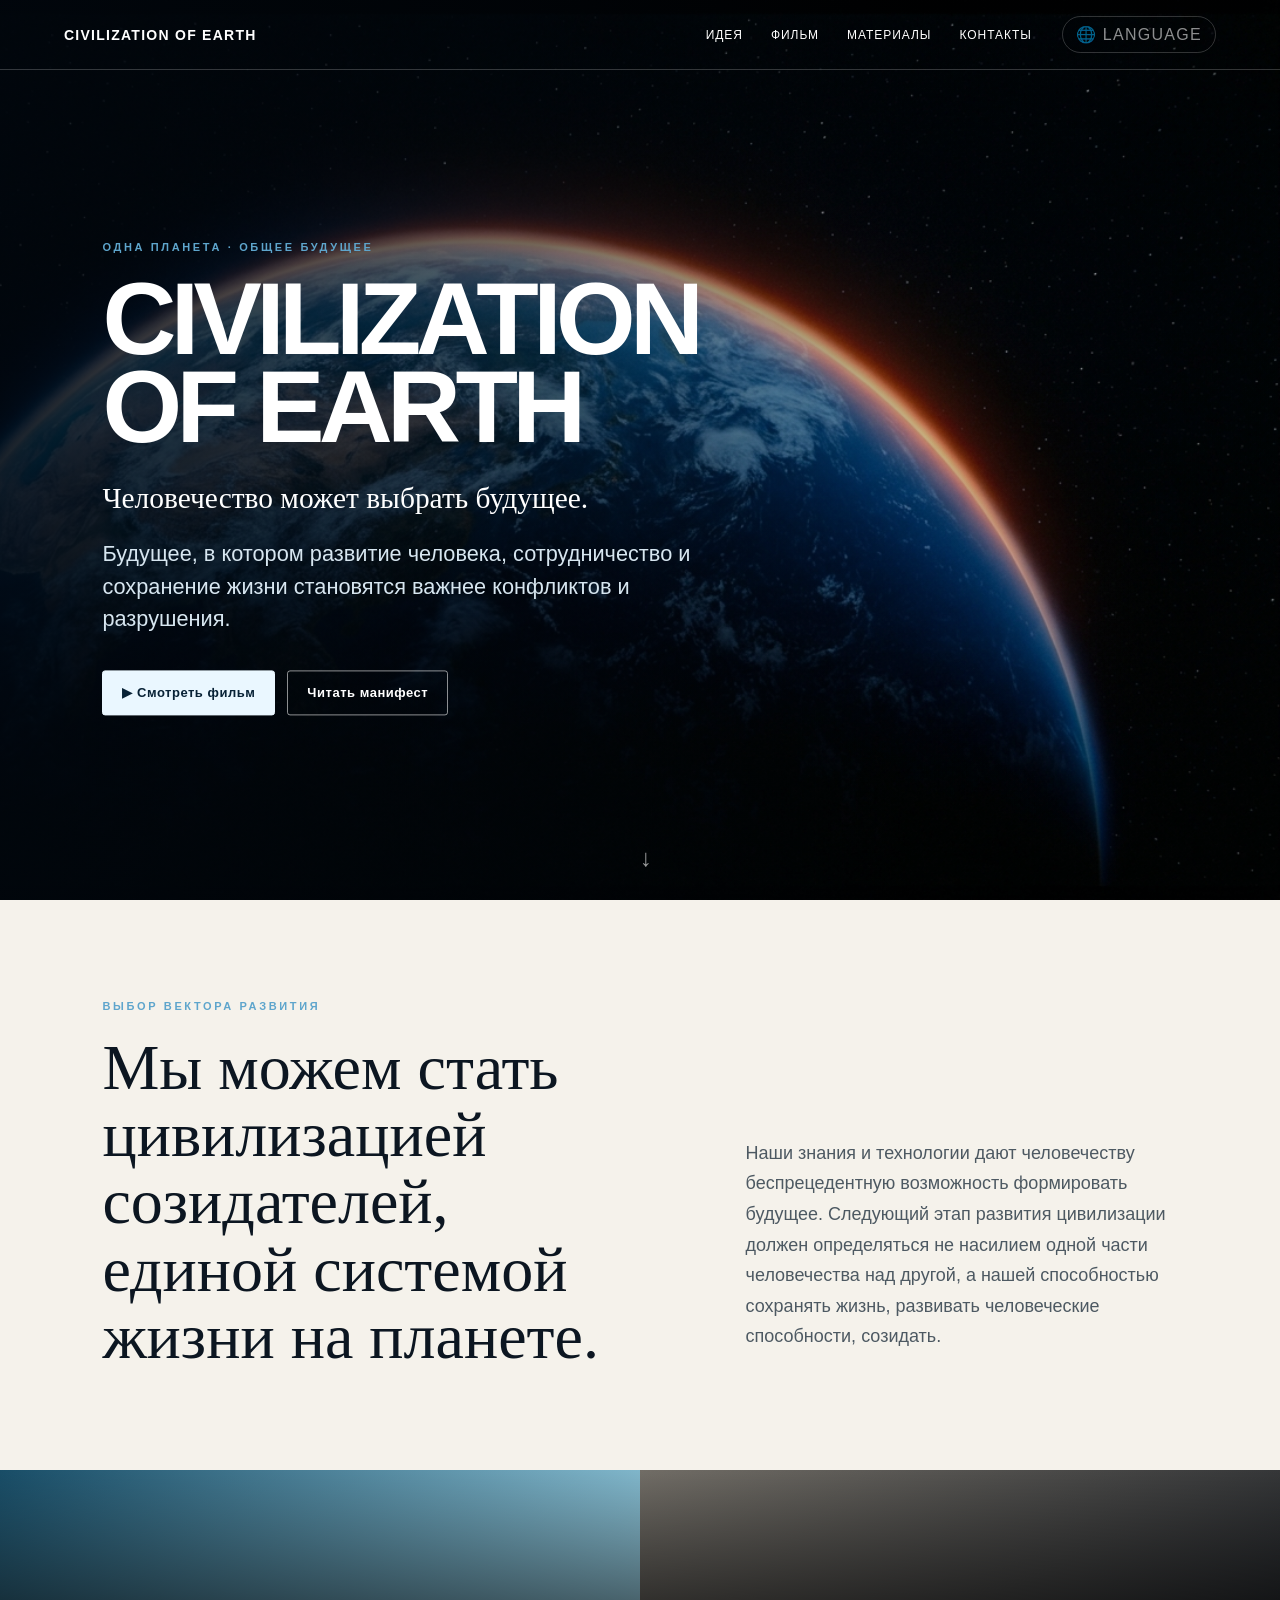
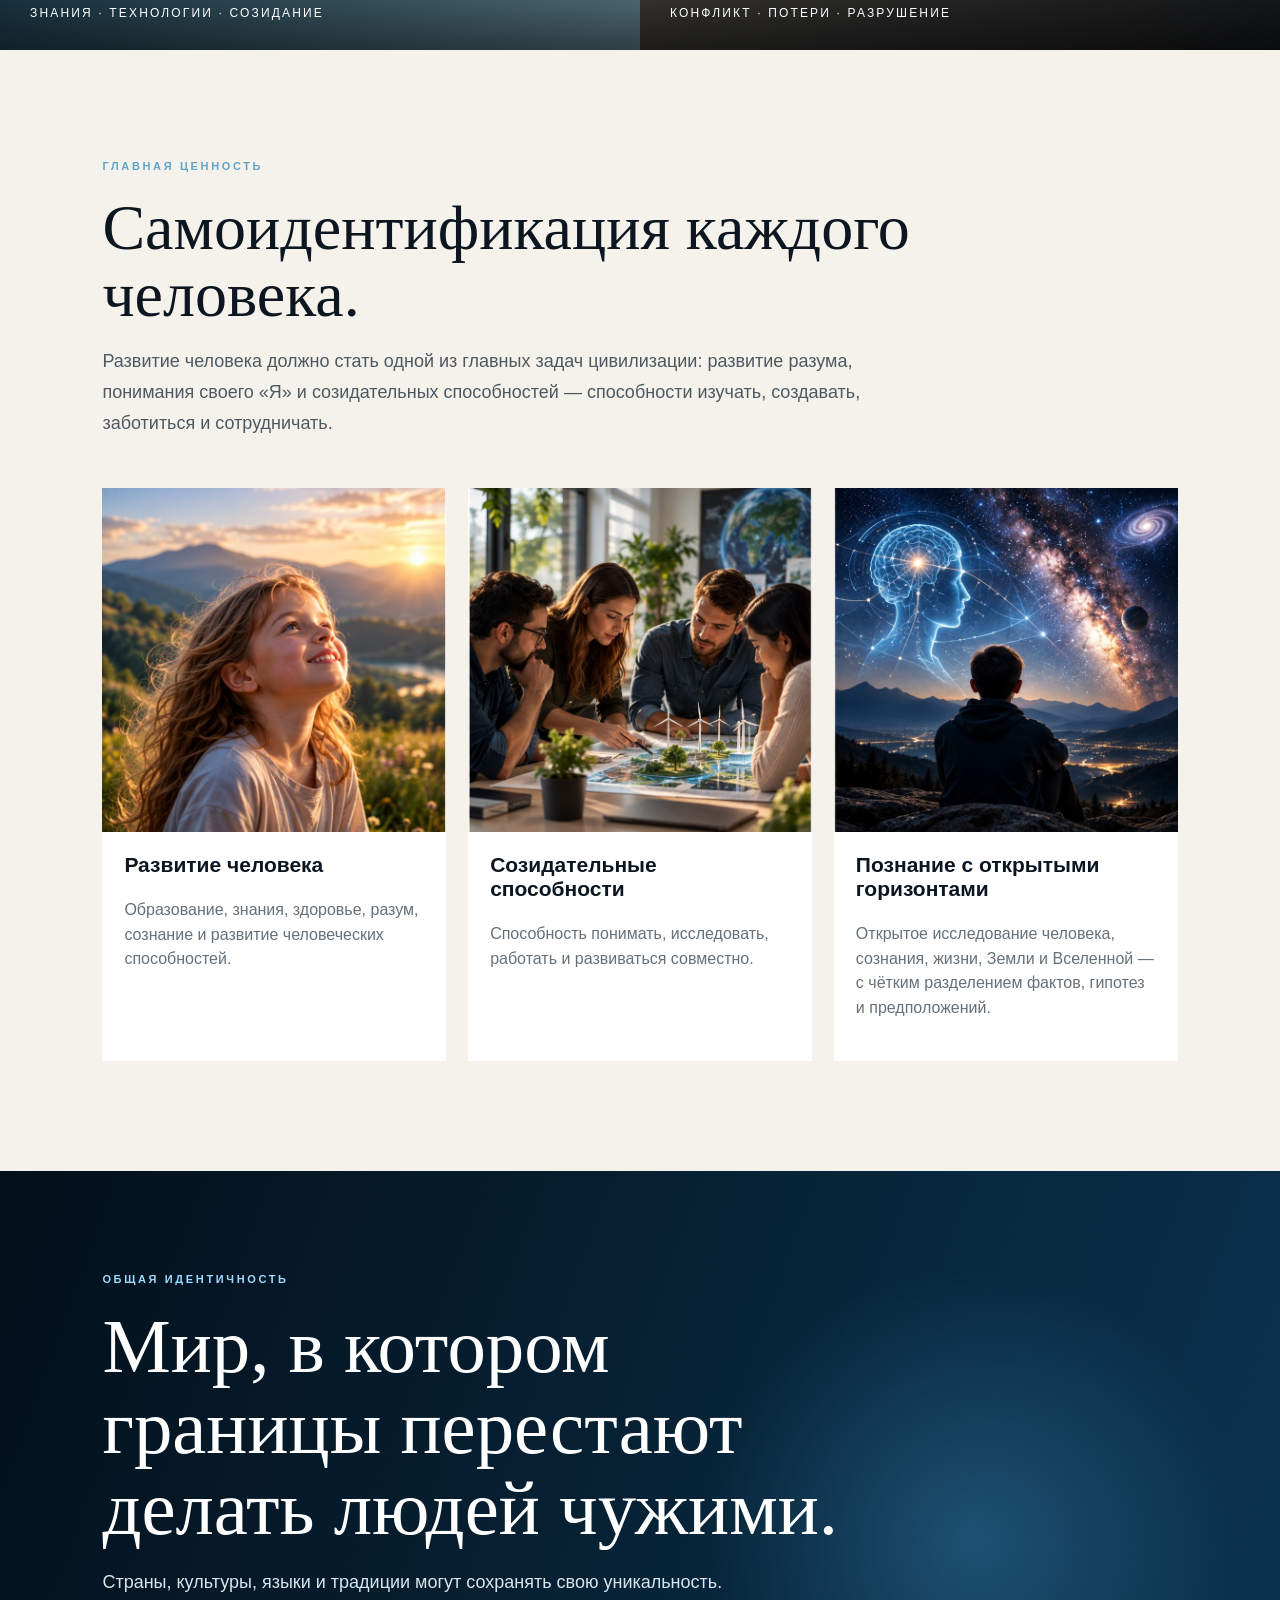
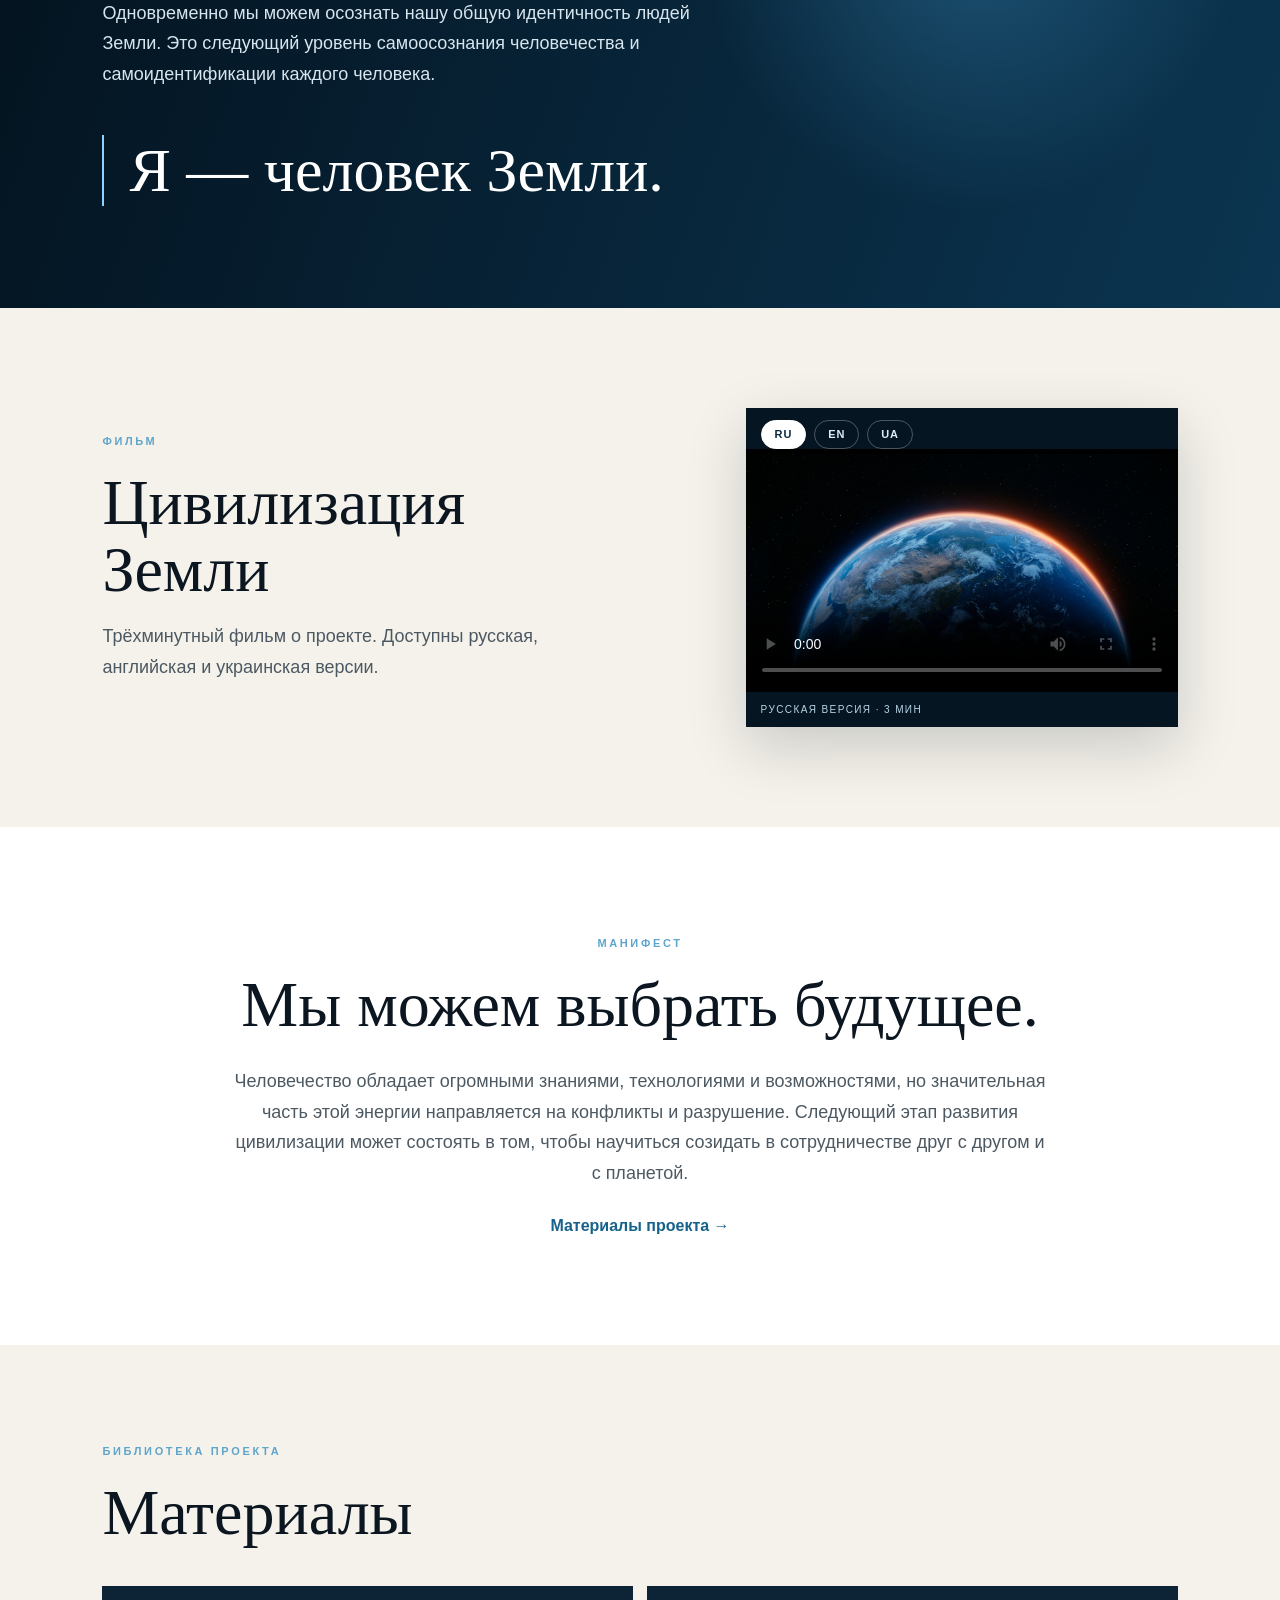
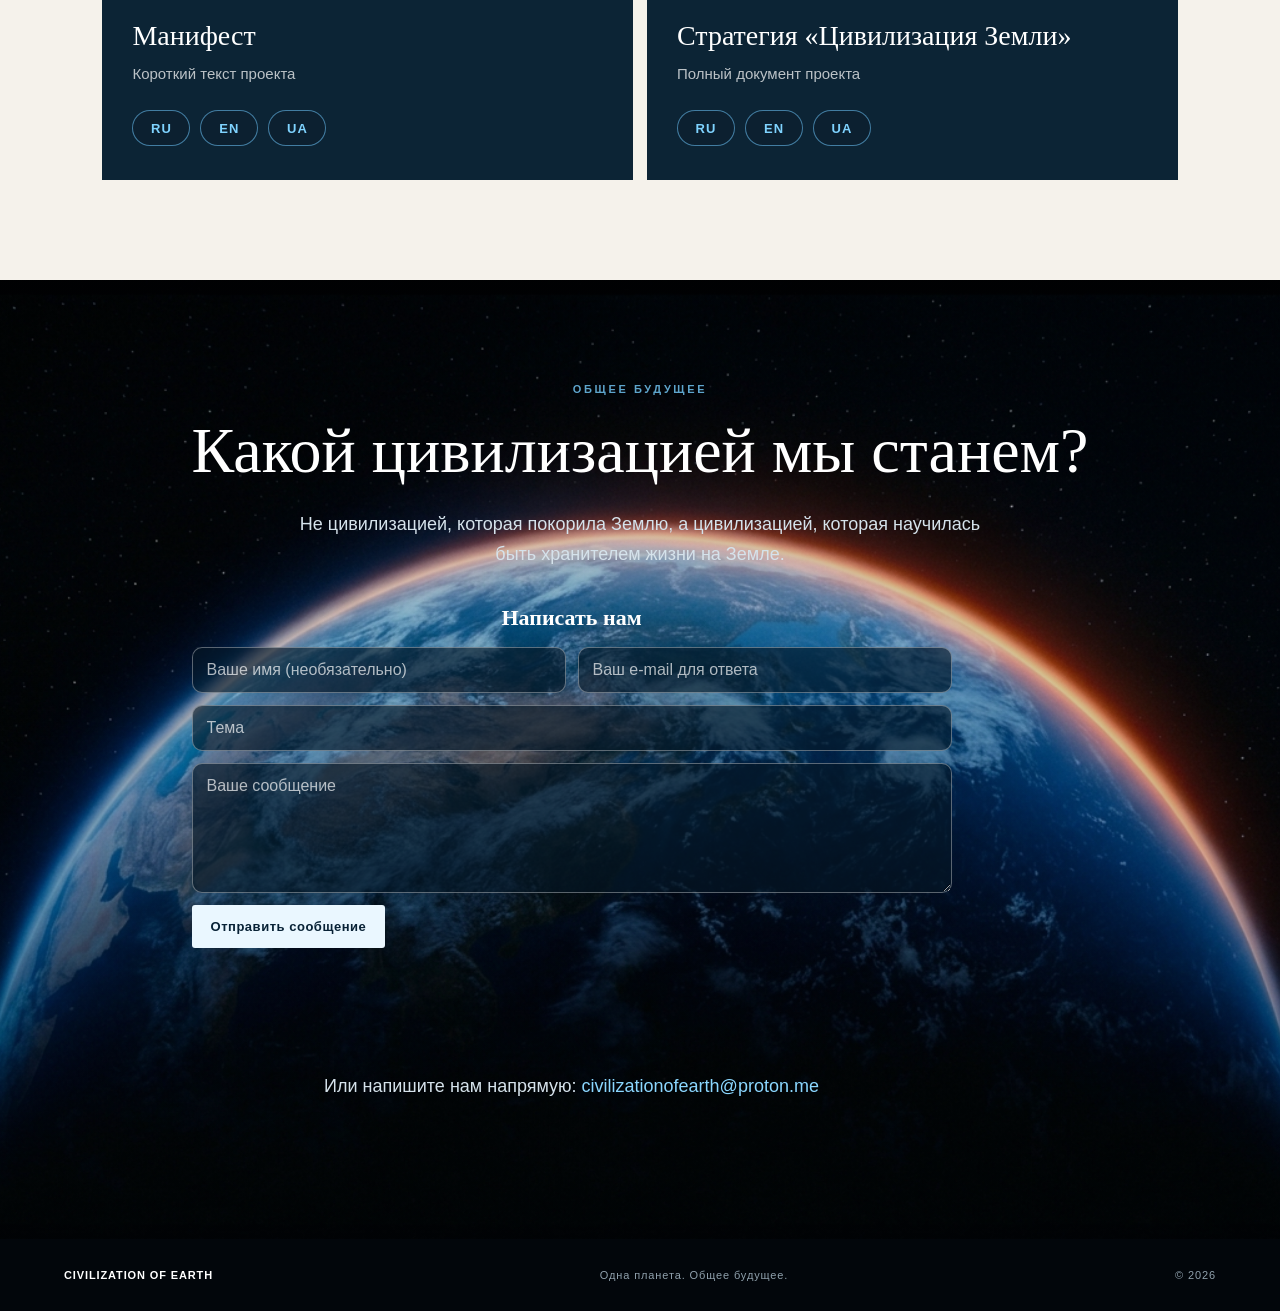
==== commit e744480f: "Add files via upload" ====
--- a/index.html
+++ b/index.html
@@ -23,6 +23,8 @@
 .materialGridDocs .docLangs a{display:inline-flex;align-items:center;justify-content:center;width:58px;height:36px;min-width:58px;min-height:0;padding:0;border:1px solid rgba(111,203,255,.55);border-radius:999px;color:#7fd3ff;text-decoration:none;font:600 13px/1 Arial,sans-serif;letter-spacing:.08em}
 .materialGridDocs .docLangs a:hover{background:rgba(127,211,255,.12)}
 @media(max-width:760px){.materialGridDocs{grid-template-columns:1fr}.materialGridDocs .materialDoc{min-height:170px}}
+
+.contactFormWrap{margin-top:30px;max-width:760px;width:100%}.contactFormTitle{margin:0 0 16px;font:600 22px/1.2 Georgia,serif}.contactForm{display:grid;grid-template-columns:1fr 1fr;gap:12px}.contactForm input,.contactForm textarea{box-sizing:border-box;width:100%;border:1px solid rgba(255,255,255,.34);background:rgba(5,24,38,.62);color:#fff;border-radius:10px;padding:13px 14px;font:inherit;outline:none}.contactForm input::placeholder,.contactForm textarea::placeholder{color:rgba(255,255,255,.68)}.contactForm input:focus,.contactForm textarea:focus{border-color:#72cfff}.contactForm .full{grid-column:1/-1}.contactForm textarea{min-height:130px;resize:vertical}.contactForm button{justify-self:start;border:0;cursor:pointer}.contactForm button[disabled]{opacity:.65;cursor:wait}.contactStatus{grid-column:1/-1;min-height:1.4em;margin:0;color:#9ee2b0}.contactStatus.error{color:#ffb3b3}.contactDirect{margin:16px 0 0;font-size:14px;color:rgba(255,255,255,.78)}.contactDirect a{color:#8bd7ff;text-decoration:none}.contactDirect a:hover{text-decoration:underline}.contactHp{position:absolute!important;left:-10000px!important;width:1px!important;height:1px!important;overflow:hidden!important}@media(max-width:680px){.contactForm{grid-template-columns:1fr}}
 </style>
 </head>
 <body>
@@ -52,7 +54,7 @@
 <article class="materialDoc"><b>Манифест</b><p>Короткий текст проекта</p><div class="docLangs"><a href="documents/Manifesto_RU.pdf" target="_blank">RU</a><a href="documents/Manifesto_EN.pdf" target="_blank">EN</a><a href="documents/Manifesto_UA.pdf" target="_blank">UA</a></div></article>
 <article class="materialDoc"><b>Стратегия «Цивилизация Земли»</b><p>Полный документ проекта</p><div class="docLangs"><a href="documents/Civilization_of_Earth_RU.pdf" target="_blank">RU</a><a href="documents/Civilization_of_Earth_EN.pdf" target="_blank">EN</a><a href="documents/Civilization_of_Earth_UA.pdf" target="_blank">UA</a></div></article>
 </div></section>
-<section class="closing" id="contact"><div class="earthGlow"></div><div class="closingContent"><div class="kicker" data-i18n="futureKicker">ОБЩЕЕ БУДУЩЕЕ</div><h2 data-i18n="futureTitle">Какой цивилизацией мы станем?</h2><p data-i18n="futureText">Не цивилизацией, которая покорила Землю, а цивилизацией, которая научилась быть хранителем жизни на Земле.</p><a class="btn primary" href="mailto:contact@example.com" data-i18n="contactBtn">Присоединиться к диалогу</a></div></section>
+<section class="closing" id="contact"><div class="earthGlow"></div><div class="closingContent"><div class="kicker" data-i18n="futureKicker">ОБЩЕЕ БУДУЩЕЕ</div><h2 data-i18n="futureTitle">Какой цивилизацией мы станем?</h2><p data-i18n="futureText">Не цивилизацией, которая покорила Землю, а цивилизацией, которая научилась быть хранителем жизни на Земле.</p><div class="contactFormWrap"><h3 class="contactFormTitle">Написать нам</h3><form class="contactForm" action="https://formspree.io/f/xwlpqalw" method="POST" data-success="Спасибо. Ваше сообщение отправлено." data-error="Не удалось отправить сообщение. Попробуйте ещё раз."><input type="text" name="name" autocomplete="name" placeholder="Ваше имя (необязательно)"><input type="email" name="email" autocomplete="email" placeholder="Ваш e-mail для ответа"><input class="full" type="text" name="subject" placeholder="Тема"><textarea class="full" name="message" required placeholder="Ваше сообщение"></textarea><label class="contactHp" aria-hidden="true">Website<input type="text" name="website" tabindex="-1" autocomplete="off"></label><input type="hidden" name="_subject" value="Civilization of Earth — website message"><button class="btn primary" type="submit">Отправить сообщение</button><p class="contactStatus" role="status" aria-live="polite"></p></form><p class="contactDirect">Или напишите нам напрямую: <a href="mailto:civilizationofearth@proton.me">civilizationofearth@proton.me</a></p></div></div></section>
 </main>
 <footer><b>CIVILIZATION OF EARTH</b><span data-i18n="footer">Одна планета. Общее будущее.</span><span>© 2026</span></footer>
 
@@ -85,4 +87,16 @@
   });
 });
 </script>
+
+<script>
+document.querySelectorAll('.contactForm').forEach(function(form){
+ const status=form.querySelector('.contactStatus'), btn=form.querySelector('button[type="submit"]');
+ form.addEventListener('submit',async function(e){
+  e.preventDefault(); status.textContent=''; status.classList.remove('error'); btn.disabled=true;
+  try{const r=await fetch(form.action,{method:'POST',body:new FormData(form),headers:{'Accept':'application/json'}}); if(r.ok){form.reset();status.textContent=form.dataset.success;}else{throw new Error('send');}}
+  catch(err){status.textContent=form.dataset.error;status.classList.add('error');}
+  finally{btn.disabled=false;}
+ });
+});
+</script>
 </body></html>
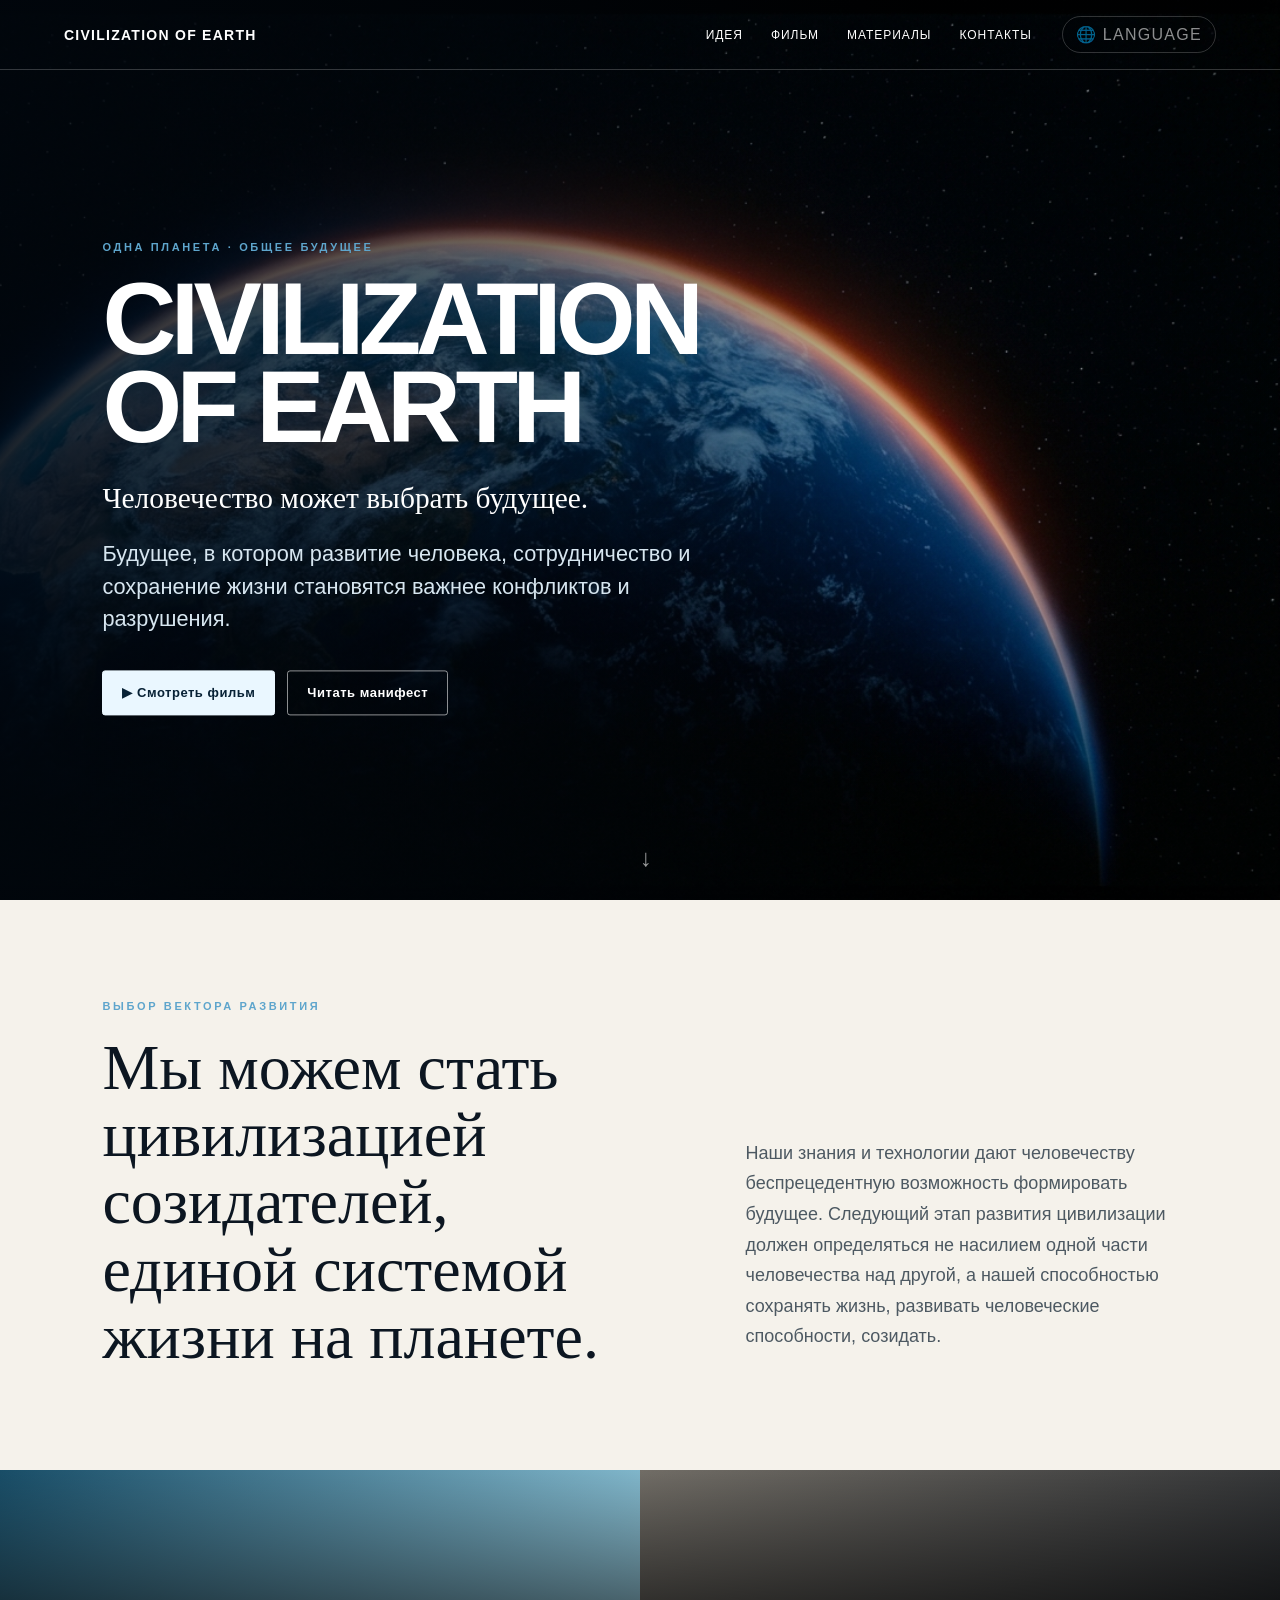
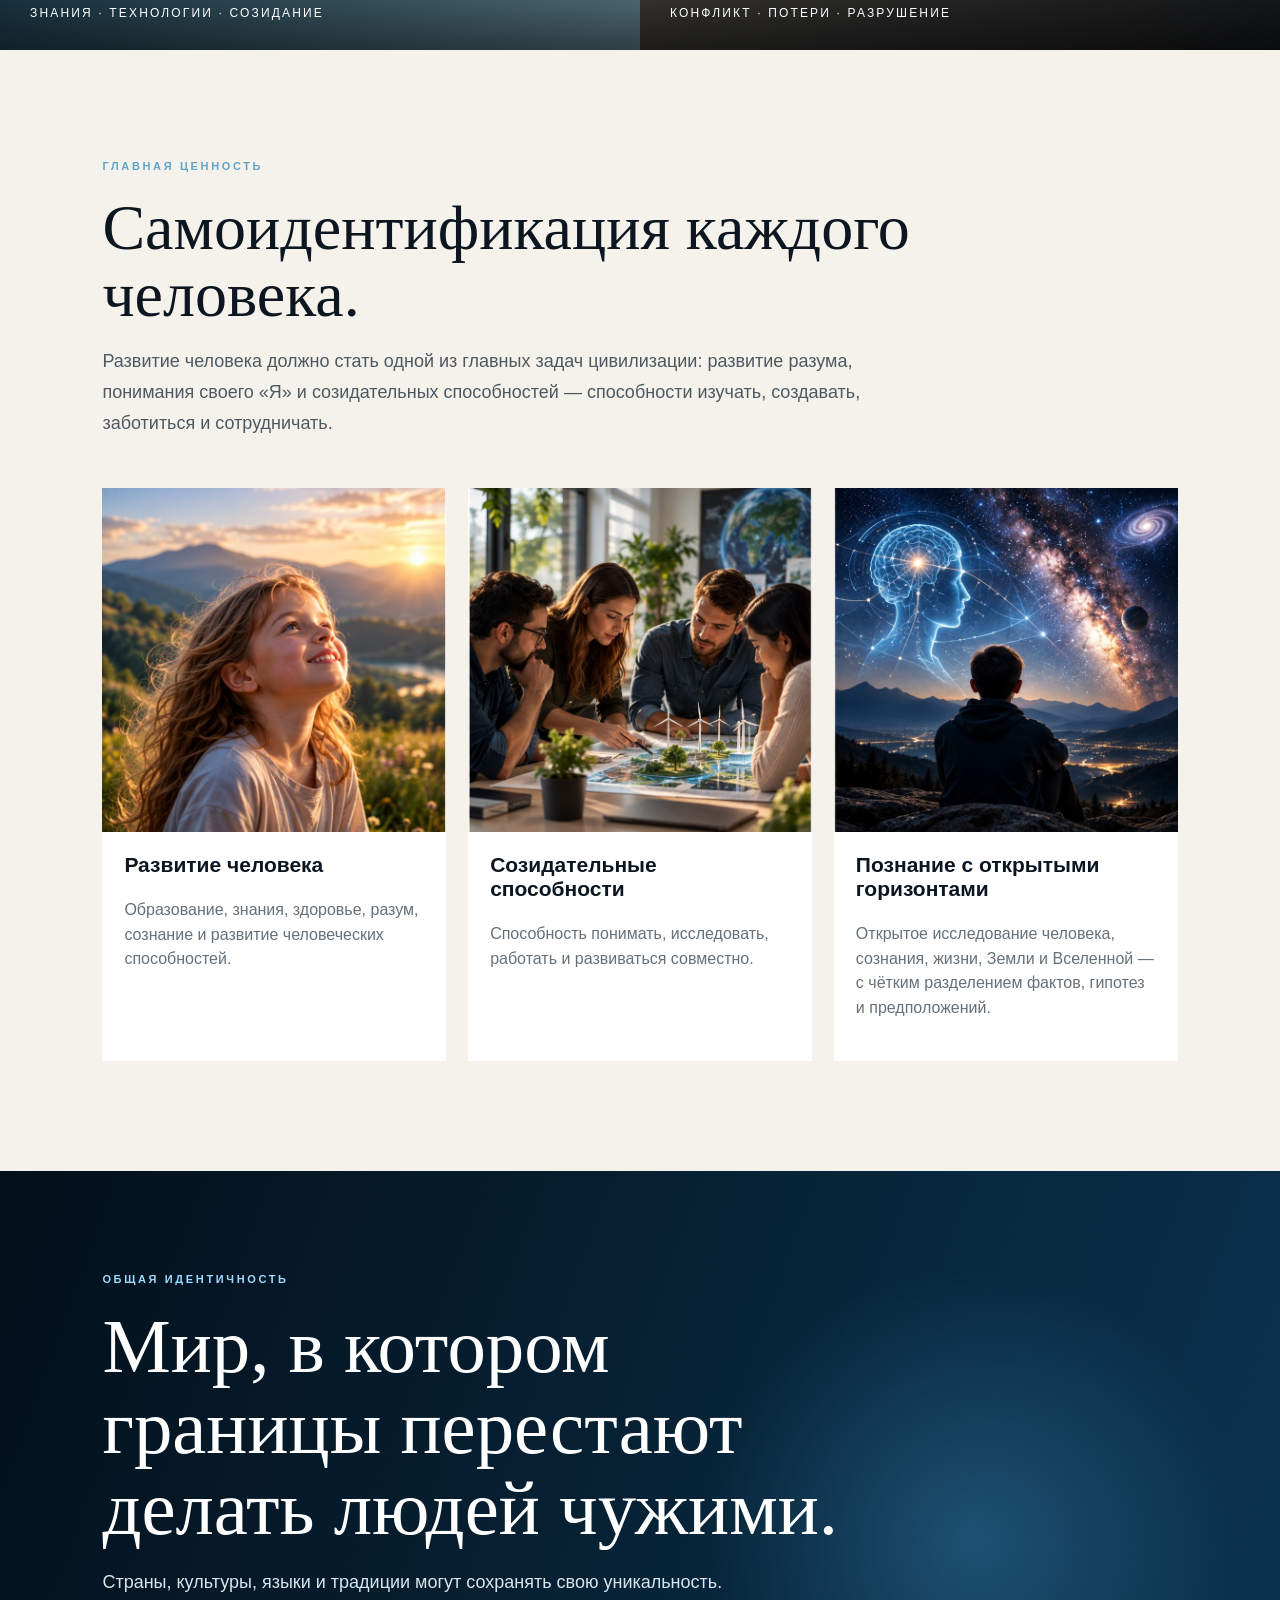
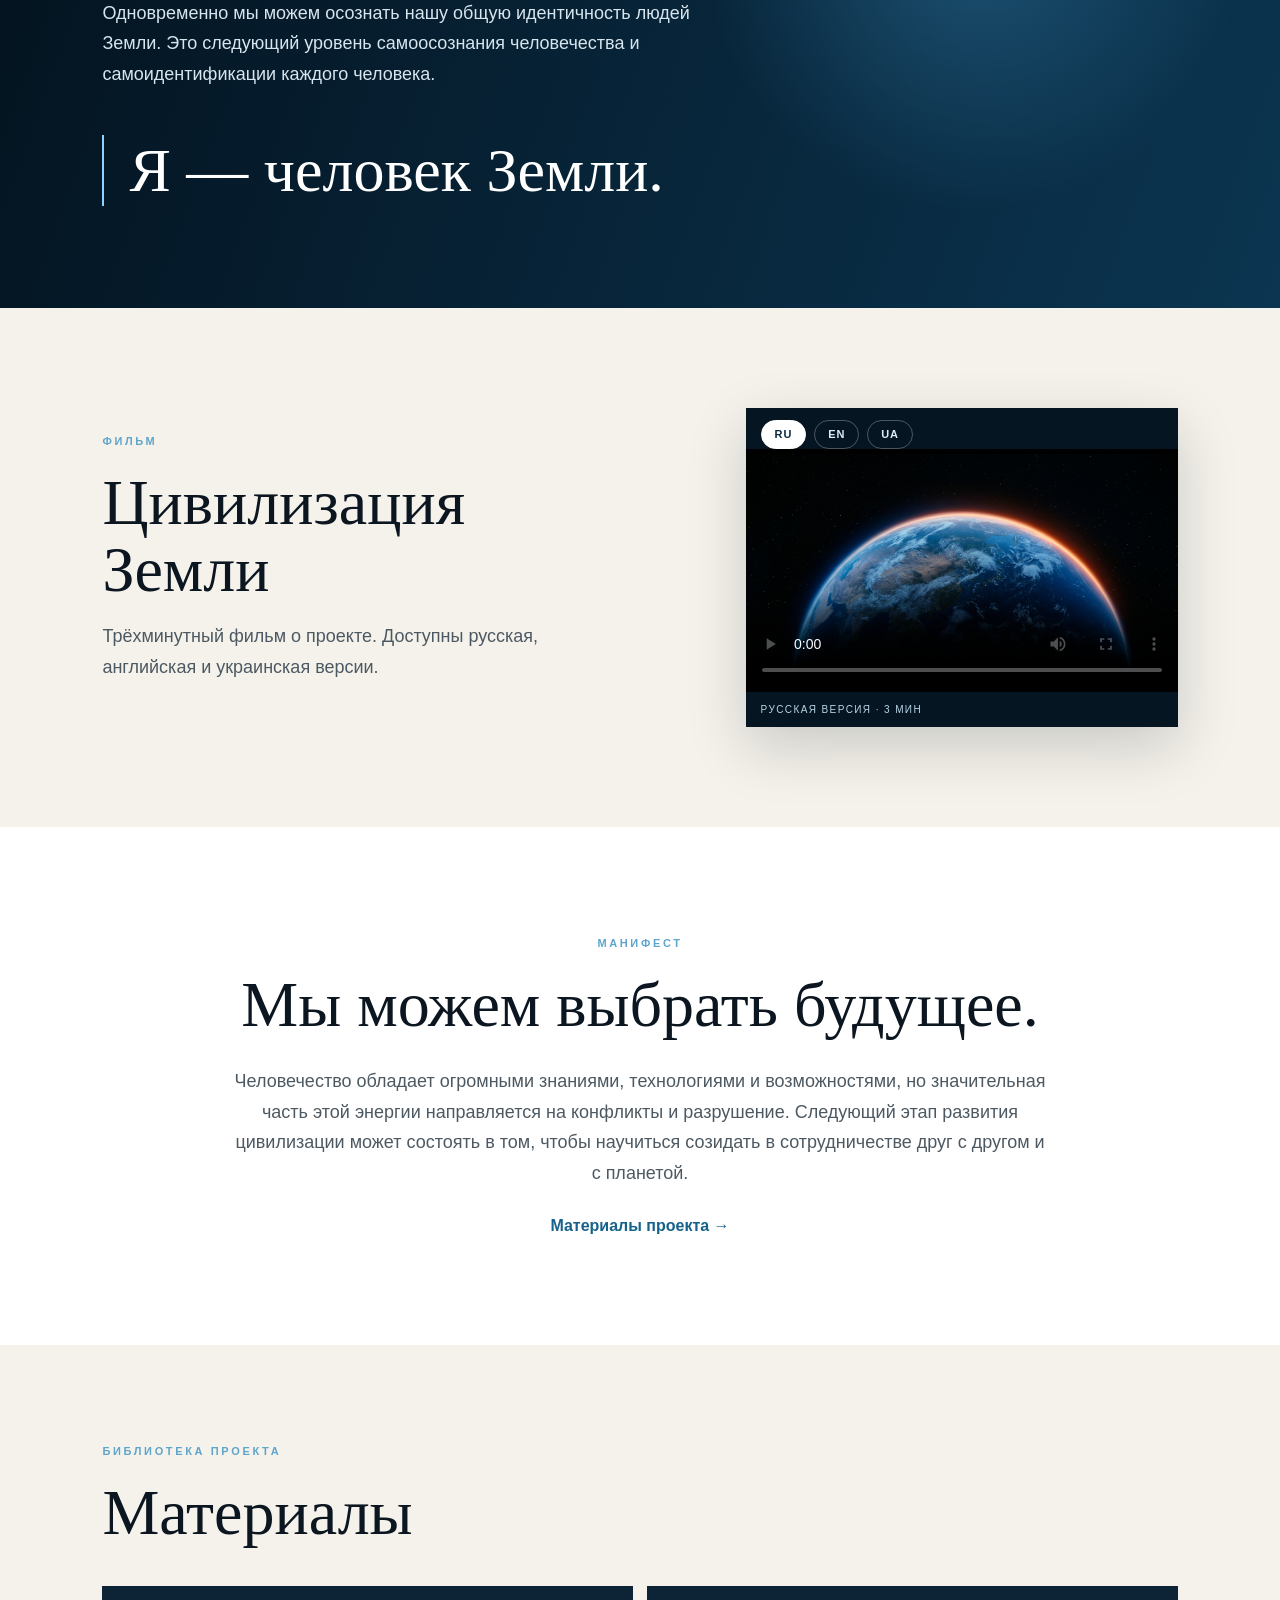
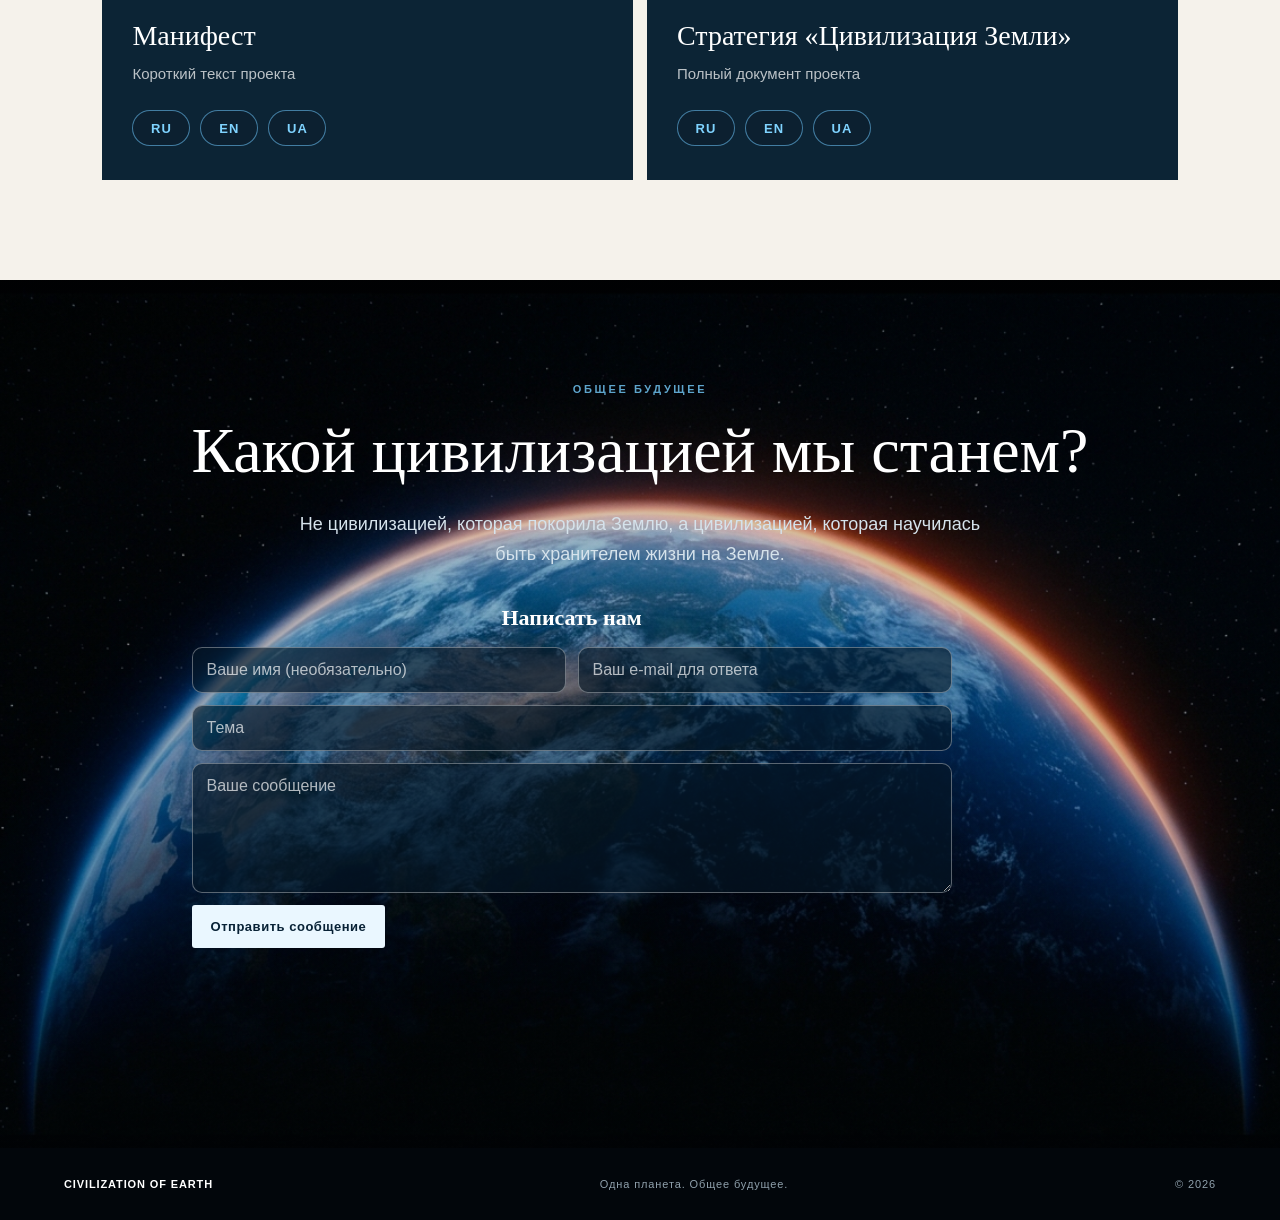
==== commit 65c9670b: "Add files via upload" ====
--- a/index.html
+++ b/index.html
@@ -54,7 +54,7 @@
 <article class="materialDoc"><b>Манифест</b><p>Короткий текст проекта</p><div class="docLangs"><a href="documents/Manifesto_RU.pdf" target="_blank">RU</a><a href="documents/Manifesto_EN.pdf" target="_blank">EN</a><a href="documents/Manifesto_UA.pdf" target="_blank">UA</a></div></article>
 <article class="materialDoc"><b>Стратегия «Цивилизация Земли»</b><p>Полный документ проекта</p><div class="docLangs"><a href="documents/Civilization_of_Earth_RU.pdf" target="_blank">RU</a><a href="documents/Civilization_of_Earth_EN.pdf" target="_blank">EN</a><a href="documents/Civilization_of_Earth_UA.pdf" target="_blank">UA</a></div></article>
 </div></section>
-<section class="closing" id="contact"><div class="earthGlow"></div><div class="closingContent"><div class="kicker" data-i18n="futureKicker">ОБЩЕЕ БУДУЩЕЕ</div><h2 data-i18n="futureTitle">Какой цивилизацией мы станем?</h2><p data-i18n="futureText">Не цивилизацией, которая покорила Землю, а цивилизацией, которая научилась быть хранителем жизни на Земле.</p><div class="contactFormWrap"><h3 class="contactFormTitle">Написать нам</h3><form class="contactForm" action="https://formspree.io/f/xwlpqalw" method="POST" data-success="Спасибо. Ваше сообщение отправлено." data-error="Не удалось отправить сообщение. Попробуйте ещё раз."><input type="text" name="name" autocomplete="name" placeholder="Ваше имя (необязательно)"><input type="email" name="email" autocomplete="email" placeholder="Ваш e-mail для ответа"><input class="full" type="text" name="subject" placeholder="Тема"><textarea class="full" name="message" required placeholder="Ваше сообщение"></textarea><label class="contactHp" aria-hidden="true">Website<input type="text" name="website" tabindex="-1" autocomplete="off"></label><input type="hidden" name="_subject" value="Civilization of Earth — website message"><button class="btn primary" type="submit">Отправить сообщение</button><p class="contactStatus" role="status" aria-live="polite"></p></form><p class="contactDirect">Или напишите нам напрямую: <a href="mailto:civilizationofearth@proton.me">civilizationofearth@proton.me</a></p></div></div></section>
+<section class="closing" id="contact"><div class="earthGlow"></div><div class="closingContent"><div class="kicker" data-i18n="futureKicker">ОБЩЕЕ БУДУЩЕЕ</div><h2 data-i18n="futureTitle">Какой цивилизацией мы станем?</h2><p data-i18n="futureText">Не цивилизацией, которая покорила Землю, а цивилизацией, которая научилась быть хранителем жизни на Земле.</p><div class="contactFormWrap"><h3 class="contactFormTitle">Написать нам</h3><form class="contactForm" action="https://formspree.io/f/xwlpqalw" method="POST" data-success="Спасибо. Ваше сообщение отправлено." data-error="Не удалось отправить сообщение. Попробуйте ещё раз."><input type="text" name="name" autocomplete="name" placeholder="Ваше имя (необязательно)"><input type="email" name="email" autocomplete="email" placeholder="Ваш e-mail для ответа"><input class="full" type="text" name="subject" placeholder="Тема"><textarea class="full" name="message" required placeholder="Ваше сообщение"></textarea><label class="contactHp" aria-hidden="true">Website<input type="text" name="website" tabindex="-1" autocomplete="off"></label><input type="hidden" name="_subject" value="Civilization of Earth — website message"><button class="btn primary" type="submit">Отправить сообщение</button><p class="contactStatus" role="status" aria-live="polite"></p></form></div></div></section>
 </main>
 <footer><b>CIVILIZATION OF EARTH</b><span data-i18n="footer">Одна планета. Общее будущее.</span><span>© 2026</span></footer>
 
